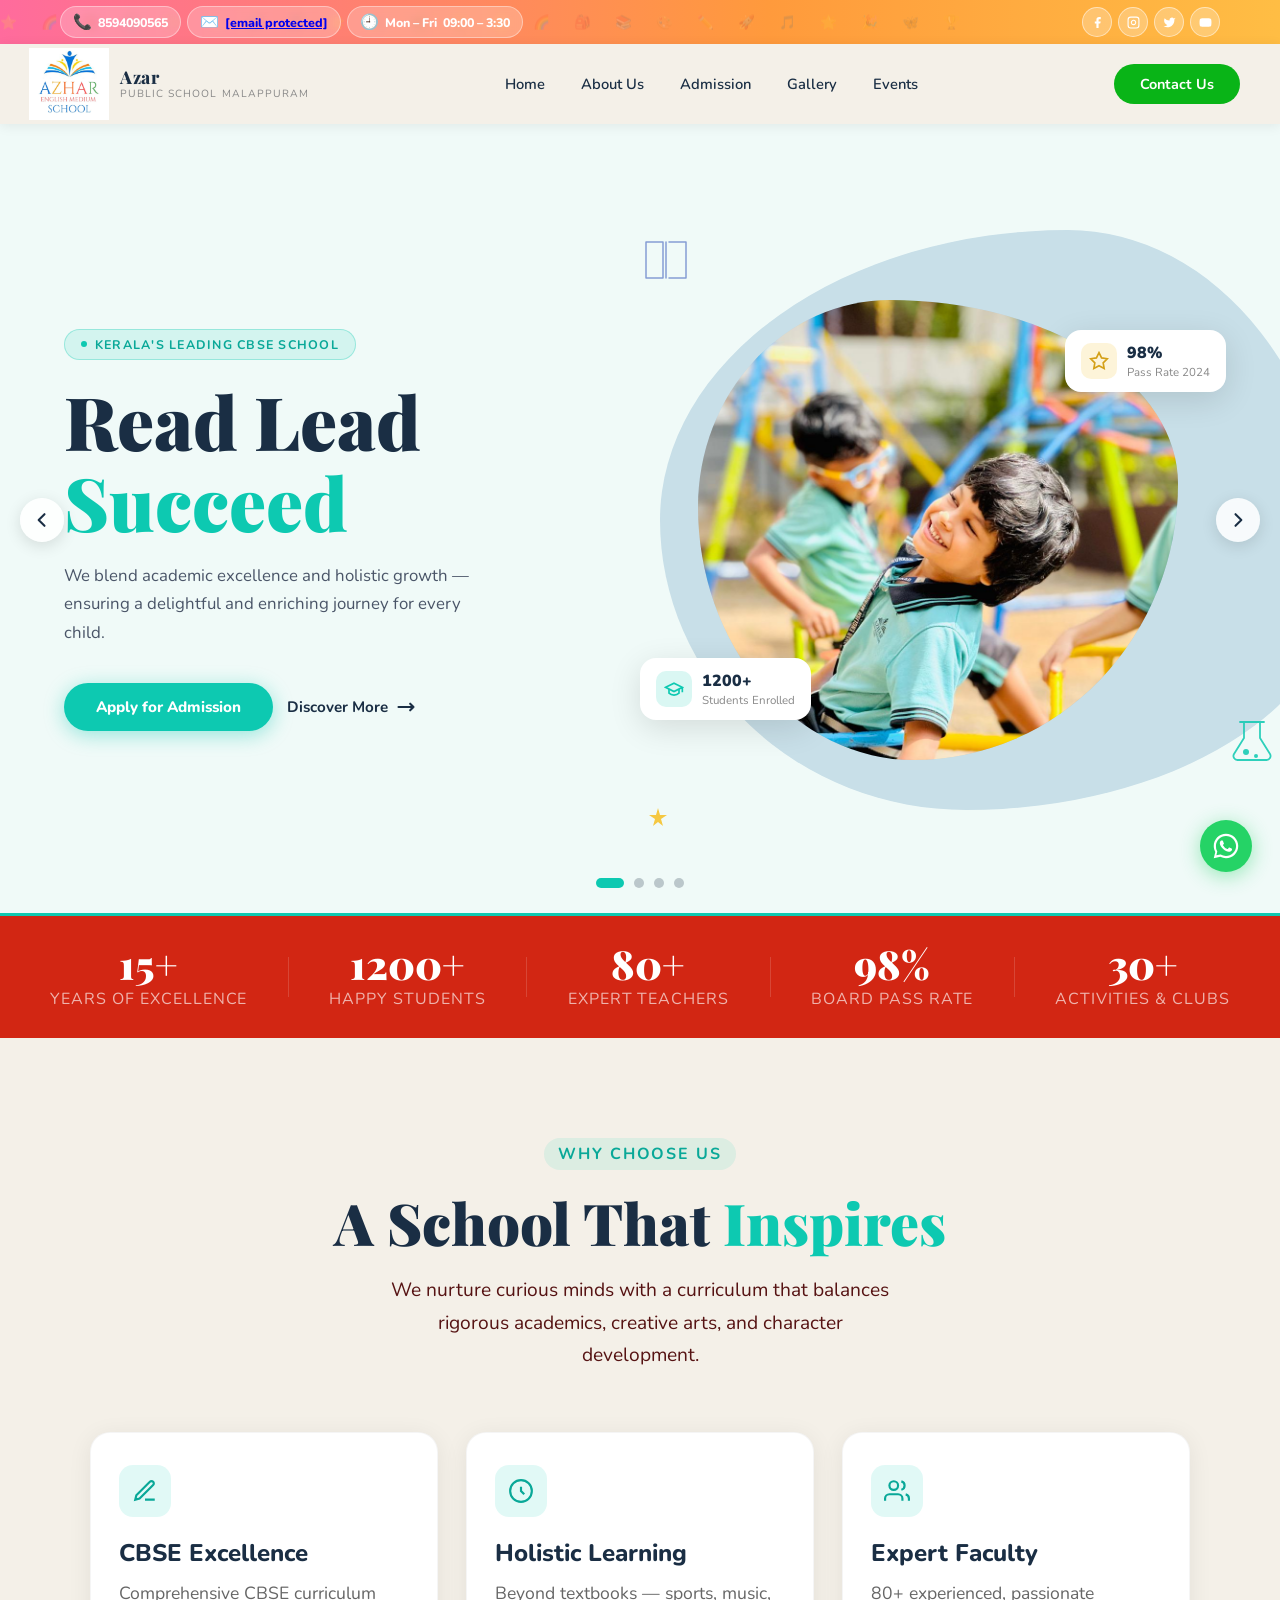
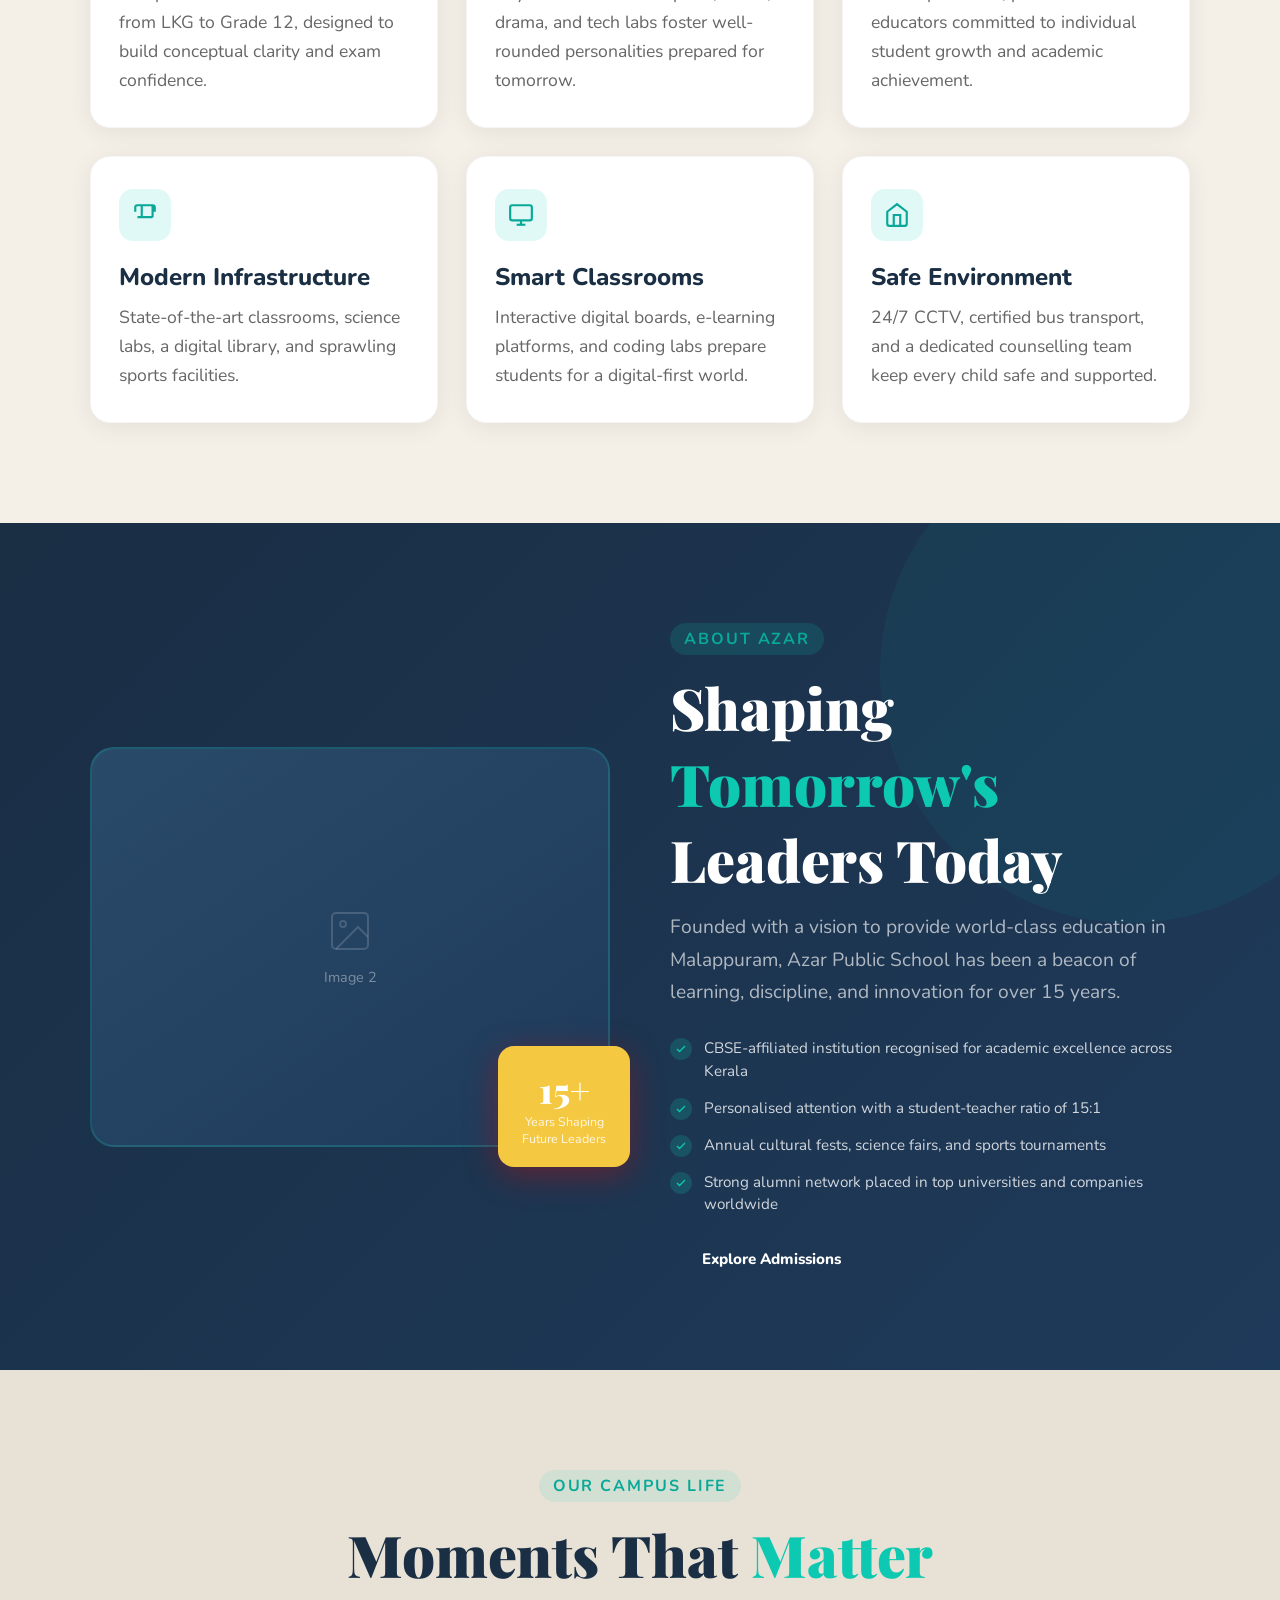
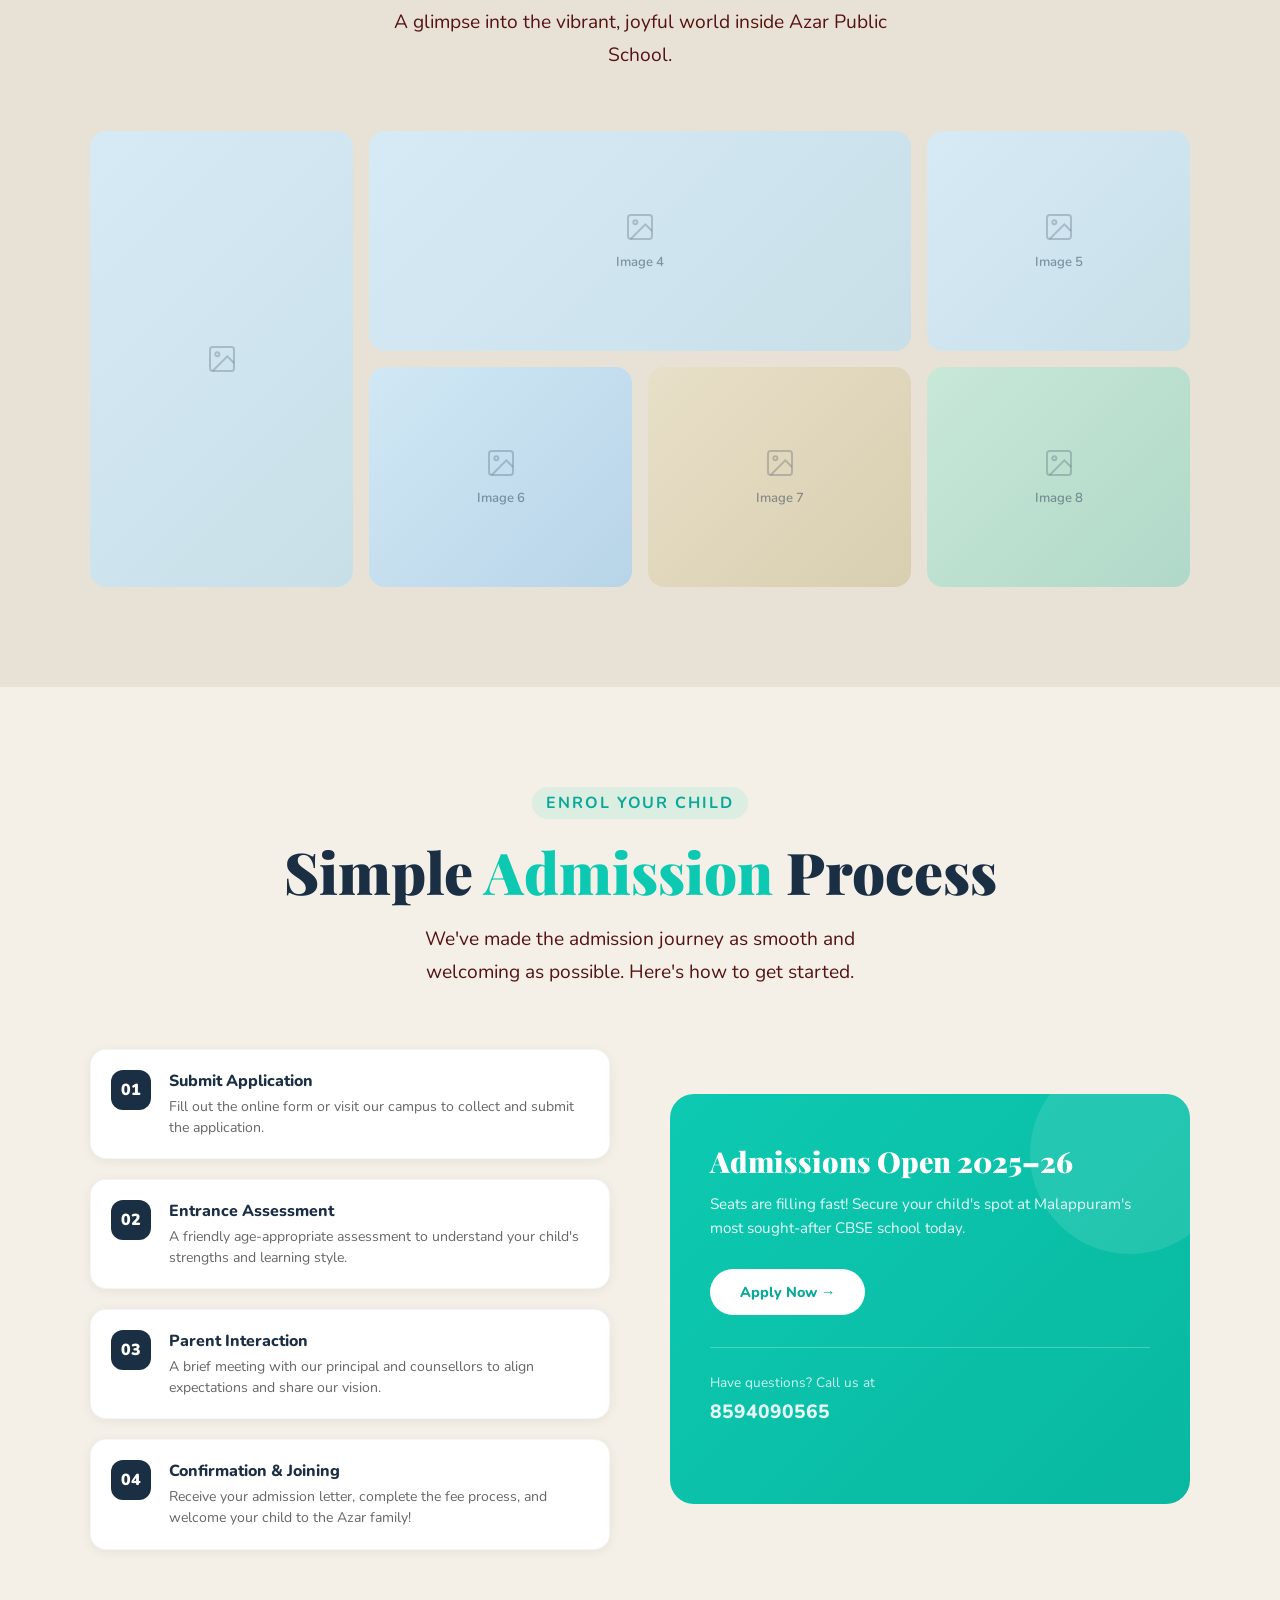
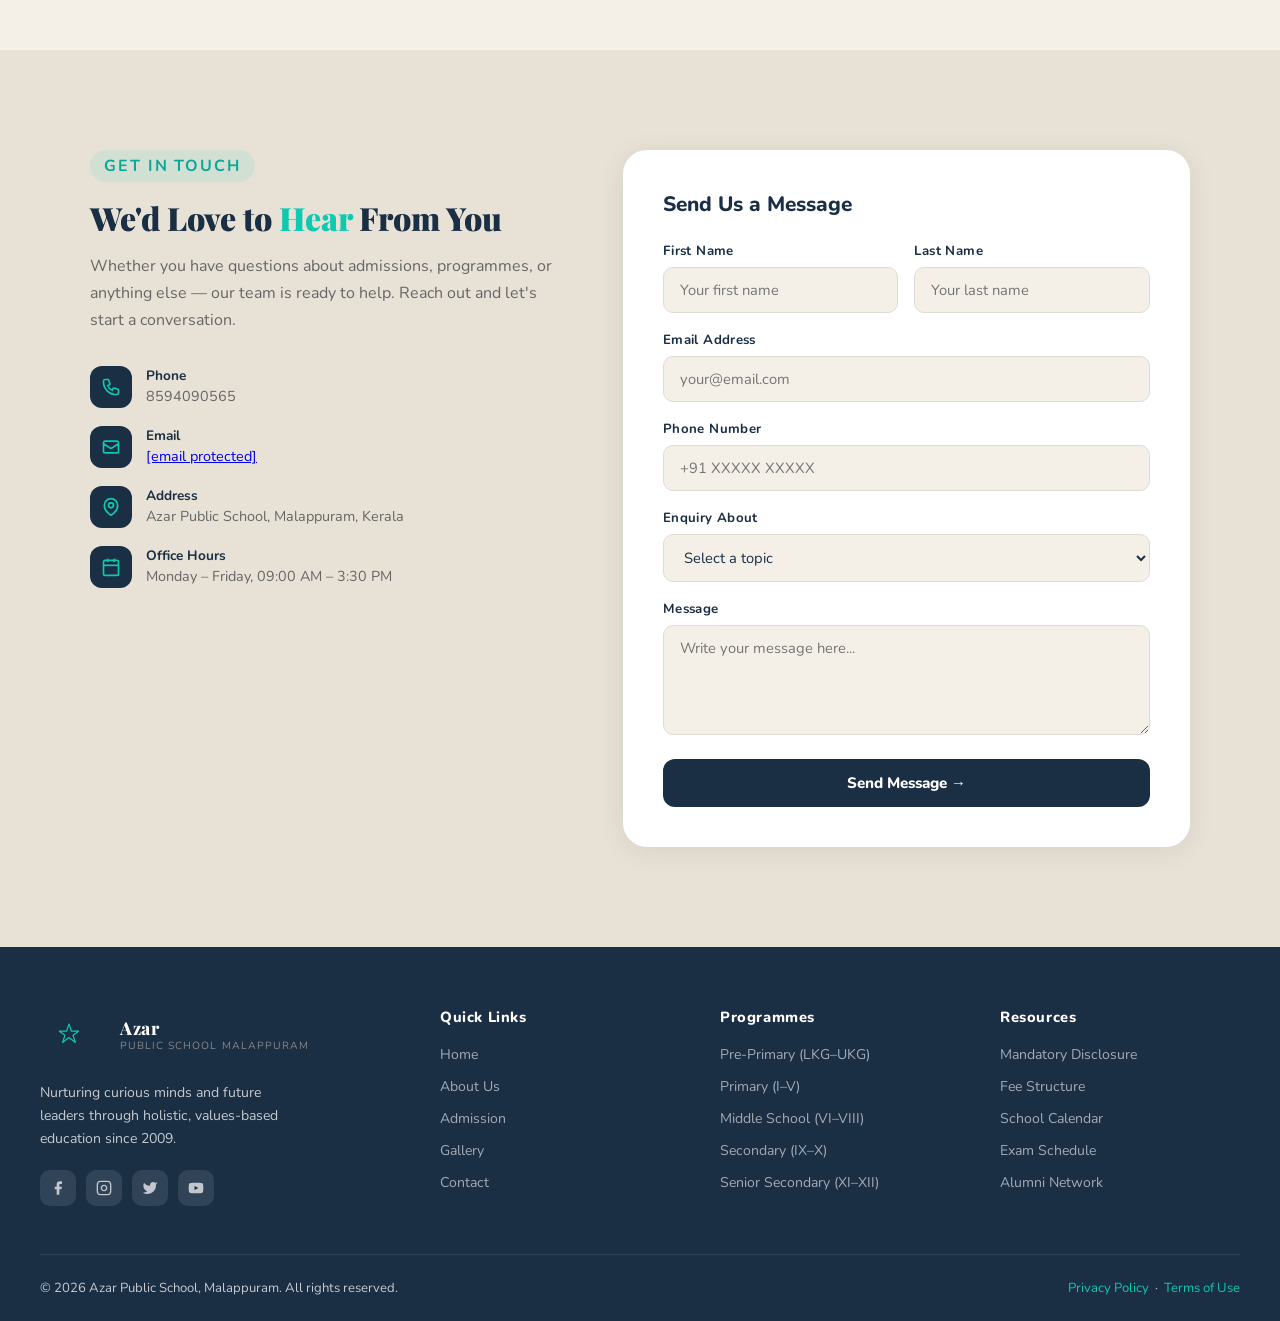
==== index.html @ ffac3d7a "third commit 4" ====
<!DOCTYPE html>
<html lang="en">
<head>
  <meta charset="UTF-8">
  <meta name="viewport" content="width=device-width, initial-scale=1.0">
  <title>Azar Public School – Read Lead Succeed</title>
  <meta name="description" content="Azar Public School Malappuram – nurturing young minds through education, leadership, and excellence.">
  <meta name="keywords" content="Azar, Public School, Malappuram, Education, Admission">
  <meta name="author" content="Arshaq">
  <link href="https://fonts.googleapis.com/css2?family=Nunito:wght@400;600;700;800;900&family=Playfair+Display:wght@700;900&display=swap" rel="stylesheet">
  <link rel="stylesheet" href="style.css">
  <link rel="icon" type="image/png" href="/Assets/logo (2).png">
</head>
<body>

  <!-- TOP BAR -->
  <div class="topbar">
    <div class="topbar-inner">
      <div class="topbar-left">
        <div class="topbar-item">
          <span class="emoji">📞</span> 8594090565
        </div>
        <div class="topbar-item">
          <span class="emoji">✉️</span> <a href="/cdn-cgi/l/email-protection" class="__cf_email__" data-cfemail="1167787568707f70767063616251767c70787d3f727e7c">[email&#160;protected]</a>
        </div>
        <div class="topbar-item">
          <span class="emoji">🕘</span> Mon – Fri &nbsp;09:00 – 3:30
        </div>
      </div>
      <div class="topbar-right">
        <a href="#" class="topbar-social-btn" aria-label="Facebook">
          <svg fill="currentColor" viewBox="0 0 24 24"><path d="M18 2h-3a5 5 0 00-5 5v3H7v4h3v8h4v-8h3l1-4h-4V7a1 1 0 011-1h3z"/></svg>
        </a>
        <a href="#" class="topbar-social-btn" aria-label="Instagram">
          <svg fill="none" stroke="currentColor" stroke-width="2" viewBox="0 0 24 24"><rect x="2" y="2" width="20" height="20" rx="5" ry="5"/><path d="M16 11.37A4 4 0 1112.63 8 4 4 0 0116 11.37z"/><line x1="17.5" y1="6.5" x2="17.51" y2="6.5"/></svg>
        </a>
        <a href="#" class="topbar-social-btn" aria-label="Twitter">
          <svg fill="currentColor" viewBox="0 0 24 24"><path d="M23 3a10.9 10.9 0 01-3.14 1.53 4.48 4.48 0 00-7.86 3v1A10.66 10.66 0 013 4s-4 9 5 13a11.64 11.64 0 01-7 2c9 5 20 0 20-11.5a4.5 4.5 0 00-.08-.83A7.72 7.72 0 0023 3z"/></svg>
        </a>
        <a href="#" class="topbar-social-btn" aria-label="YouTube">
          <svg fill="currentColor" viewBox="0 0 24 24"><path d="M22.54 6.42a2.78 2.78 0 00-1.95-1.96C18.88 4 12 4 12 4s-6.88 0-8.59.46A2.78 2.78 0 001.46 6.42 29 29 0 001 12a29 29 0 00.46 5.58 2.78 2.78 0 001.95 1.96C5.12 20 12 20 12 20s6.88 0 8.59-.46a2.78 2.78 0 001.95-1.96A29 29 0 0023 12a29 29 0 00-.46-5.58z"/><polygon fill="rgba(255,255,255,0.25)" points="9.75 15.02 15.5 12 9.75 8.98 9.75 15.02"/></svg>
        </a>
      </div>
    </div>
  </div>

  <!-- NAV -->
  <nav>
    <div class="nav-inner">
        <a href="#" class="logo">
            <div class="logo-icon">
              
                <img style="width: 80px;" src="/Assets/AzharLogo.jpeg" alt="Azhar Logo" class=" mx-auto">
            </div>
            <div class="logo-text">
                <div  class="text-center my-6">
        </div>
                <div class="school-name">Azar</div>
                <div class="school-sub">Public School Malappuram</div>
            </div>
        </a>
      <ul class="nav-links">
        <li><a href="#home">Home</a></li>
        <li><a href="#about">About Us</a></li>
        <li><a href="#admission">Admission</a></li>
        <li><a href="#gallery">Gallery</a></li>
        <li><a href="#contact">Events</a></li>
      </ul>
      <a href="#contact" class="btn-contact">Contact Us</a>
      <div class="hamburger" onclick="toggleMenu()" aria-label="Menu">
        <span></span><span></span><span></span>
      </div>
    </div>
    <div class="mobile-menu" id="mobileMenu">
      <a href="#home" onclick="toggleMenu()">Home</a>
      <a href="#about" onclick="toggleMenu()">About Us</a>
      <a href="#admission" onclick="toggleMenu()">Admission</a>
      <a href="#gallery" onclick="toggleMenu()">Gallery</a>
      <a href="#contact" onclick="toggleMenu()">Contact / Events</a>
    </div>
  </nav>

  <!-- HERO SLIDER -->
  <section class="hero" id="home">
    <!-- Slides -->
    <div class="hero-slider">

        <!-- SLIDE 1: Teal/Cream – Read Lead Succeed -->
        <div class="hero-slide active" data-theme="teal">
            <div class="slide-blob"> </div>
            <div class="slide-deco deco-book">
                <svg class="float" width="52" height="52" fill="none" stroke="#7b93d0" stroke-width="1.5" viewBox="0 0 52 52"><path stroke-linecap="round" stroke-linejoin="round" d="M6 8h17v36H6zm23 0h17v36H29M26 8v36"/></svg>
                <svg fill="none" stroke="#0dc9b1" stroke-width="1.5" viewBox="0 0 40 40">
                <path stroke-linecap="round" stroke-linejoin="round" d="M20 5l3 9h9l-7 5 3 9-8-6-8 6 3-9-7-5h9z"/>
            </svg>
        </div>
        <div class="slide-deco deco-star">
            <svg class="float" width="36" height="36" fill="#f5c842" viewBox="0 0 36 36"><path d="M18 2l2 7h7l-6 4 2 7-5-4-5 4 2-7-6-4h7z"/></svg>
        </div>
        <div class="slide-deco deco-flask">
            <svg class="float1" width="44" height="50" fill="none" stroke="#0dc9b1" stroke-width="1.8" viewBox="0 0 44 50"><path stroke-linecap="round" d="M14 6v16L4 38a4 4 0 003.6 6h28.8A4 4 0 0040 38L30 22V6"/><line x1="10" y1="6" x2="34" y2="6" stroke-linecap="round"/><circle cx="16" cy="36" r="3" fill="#0dc9b1" stroke="none"/><circle cx="26" cy="40" r="2" fill="#0dc9b1" stroke="none"/></svg>
        </div>
        <div class="hero-inner">
            <div class="hero-text">
                <div class="hero-badge"><span></span> Kerala's Leading CBSE School</div>
                <h1 class="hero-title">Read Lead<br><span class="accent">Succeed</span></h1>
                <p class="hero-desc">We blend academic excellence and holistic growth — ensuring a delightful and enriching journey for every child.</p>
                <div class="hero-cta">
                    <a href="#admission" class="btn-primary">Apply for Admission</a>
                    <a href="#about" class="btn-secondary">Discover More <svg fill="none" stroke="currentColor" stroke-width="2.5" viewBox="0 0 24 24"><path stroke-linecap="round" stroke-linejoin="round" d="M17 8l4 4m0 0l-4 4m4-4H3"/></svg></a>
                </div>
                
          </div>
          <div class="hero-image-wrap">
            <div class="hero-img-placeholder">
              <img src="/Assets/Banner1.png" alt="Students learning" onerror="this.style.display='none'">
              <!-- <div class="img-label"><svg fill="none" stroke="currentColor" stroke-width="1.5" viewBox="0 0 24 24"><rect x="3" y="3" width="18" height="18" rx="2"/><circle cx="8.5" cy="8.5" r="1.5"/><polyline points="21 15 16 10 5 21"/></svg>Image 1</div> -->
            </div>
            
            <div class="float-card card1">
                <div class="card-icon green"><svg fill="none" stroke="#0dc9b1" stroke-width="2" viewBox="0 0 24 24"><path d="M22 10v6M2 10l10-5 10 5-10 5z"/><path d="M6 12v5c3 3 9 3 12 0v-5"/></svg></div>
                <div class="card-text"><div class="card-num">1200+</div><div class="card-label">Students Enrolled</div></div>
            </div>
            <div class="float-card card2">
                <div class="card-icon gold"><svg fill="none" stroke="#d4a017" stroke-width="2" viewBox="0 0 24 24"><polygon points="12 2 15.09 8.26 22 9.27 17 14.14 18.18 21.02 12 17.77 5.82 21.02 7 14.14 2 9.27 8.91 8.26 12 2"/></svg></div>
                <div class="card-text"><div class="card-num">98%</div><div class="card-label">Pass Rate 2024</div></div>
            </div>
            
          </div>
        </div>
      </div>

      <!-- SLIDE 2: red/Lavender – Creativity & Arts -->
      <div class="hero-slide" data-theme="red">
        <div class="slide-blob"></div>
        <div class="slide-deco deco-star" style="bottom:80px;left:48%">
          <svg class="float1" width="40" height="40" fill="#F97979" viewBox="0 0 40 40"><path d="M20 3l2.5 8h8l-6.5 5 2.5 8L20 19l-6.5 5 2.5-8L9.5 11h8z"/></svg>
        </div>
        <div class="slide-deco float" style="position:absolute; right:60px;top:120px;opacity:0.7">
          <svg width="50" height="50" fill="none" stroke="#FC8484" stroke-width="1.8" viewBox="0 0 50 50"><circle cx="25" cy="25" r="20"/><path d="M25 10 Q35 20 25 25 Q15 30 25 40"/></svg>
        </div>
        <div class="slide-deco" style="position:absolute;left:-10px;bottom:100px;opacity:0.5">
          <svg class="float" width="60" height="80" fill="none" stroke="#F75560" stroke-width="2" viewBox="0 0 60 80"><path d="M50 5 Q10 25 50 45 Q10 65 50 75"/><path d="M30 5 Q-10 25 30 45 Q-10 65 30 75"/></svg>
        </div>
        <div class="hero-inner">
          <div class="hero-text">
            <div class="hero-badge"><span></span> Nurturing Creative Minds</div>
            <h1 class="hero-title">Dream Big,<br><span class="accent">Create More</span></h1>
            <p class="hero-desc">Our vibrant arts, music, and drama programmes ignite imagination and build confident, expressive young leaders of tomorrow.</p>
            <div class="hero-cta">
              <a href="#admission" class="btn-primary">Explore Programmes</a>
              <a href="#about" class="btn-secondary">Learn More <svg fill="none" stroke="currentColor" stroke-width="2.5" viewBox="0 0 24 24"><path stroke-linecap="round" stroke-linejoin="round" d="M17 8l4 4m0 0l-4 4m4-4H3"/></svg></a>
            </div>
          </div>
          <div class="hero-image-wrap">
            <div class="hero-img-placeholder">
              <img src="/Assets/Banner2.png" alt="Creative students" onerror="this.style.display='none'">
              <!-- <div class="img-label"><svg fill="none" stroke="currentColor" stroke-width="1.5" viewBox="0 0 24 24"><rect x="3" y="3" width="18" height="18" rx="2"/><circle cx="8.5" cy="8.5" r="1.5"/><polyline points="21 15 16 10 5 21"/></svg>Image 2</div> -->
            </div>
            <div class="float-card card1">
              <div class="card-icon" style="background:rgba(247, 85, 85, 0.15)"><svg fill="none" stroke="#F75555" stroke-width="2" viewBox="0 0 24 24"><path d="M9 19V6l12-3v13"/><circle cx="6" cy="18" r="3"/><circle cx="18" cy="15" r="3"/></svg></div>
              <div class="card-text"><div class="card-num">30+</div><div class="card-label">Clubs & Activities</div></div>
            </div>
            <div class="float-card card2">
              <div class="card-icon" style="background:rgba(236, 72, 72, 0.15)"><svg fill="none" stroke="#EC4848" stroke-width="2" viewBox="0 0 24 24"><path d="M12 22s-8-4.5-8-11.8A8 8 0 0112 2a8 8 0 018 8.2c0 7.3-8 11.8-8 11.8z"/></svg></div>
              <div class="card-text"><div class="card-num">50+</div><div class="card-label">Awards Won</div></div>
            </div>
          </div>
        </div>
      </div>

      <!-- SLIDE 3: Orange/Sunrise – Sports & Excellence -->
      <div class="hero-slide" data-theme="orange">
        <div class="slide-blob"></div>
        <div class="slide-deco" style="position:absolute;top:100px;left:48%;opacity:0.8">
          <svg width="48" height="48" fill="#fb923c" viewBox="0 0 48 48"><polygon points="24,4 30,18 46,18 33,28 38,44 24,34 10,44 15,28 2,18 18,18"/></svg>
        </div>
        <div class="slide-deco" style="position:absolute;right:55px;bottom:180px;opacity:0.7">
          <svg width="50" height="56" fill="none" stroke="#f97316" stroke-width="2" viewBox="0 0 50 56"><path stroke-linecap="round" d="M15 6v18L5 38a4 4 0 003.6 6H41.4A4 4 0 0045 38L35 24V6"/><line x1="10" y1="6" x2="40" y2="6" stroke-linecap="round"/></svg>
        </div>
        <div class="slide-deco" style="position:absolute;left:-15px;bottom:110px;opacity:0.5">
          <svg width="65" height="85" fill="none" stroke="#fb923c" stroke-width="2" viewBox="0 0 65 85"><path d="M55 5 Q15 25 55 45 Q15 65 55 85"/><path d="M35 5 Q-5 25 35 45 Q-5 65 35 85"/></svg>
        </div>
        <div class="hero-inner">
          <div class="hero-text">
            <div class="hero-badge"><span></span> Champions on Every Field</div>
            <h1 class="hero-title">Play Hard,<br><span class="accent">Win Bigger</span></h1>
            <p class="hero-desc">From cricket fields to swimming pools — our world-class sports facilities and coaching push every child to discover their inner champion.</p>
            <div class="hero-cta">
              <a href="#admission" class="btn-primary">Join the Team</a>
              <a href="#about" class="btn-secondary">Our Sports <svg fill="none" stroke="currentColor" stroke-width="2.5" viewBox="0 0 24 24"><path stroke-linecap="round" stroke-linejoin="round" d="M17 8l4 4m0 0l-4 4m4-4H3"/></svg></a>
            </div>
          </div>
          <div class="hero-image-wrap">
            <div class="hero-img-placeholder">
              <img src="/Assets/Banner3.jpeg" alt="Sports students" onerror="this.style.display='none'">
       
            </div>
            <div class="float-card card1">
              <div class="card-icon" style="background:rgba(249,115,22,0.15)"><svg fill="none" stroke="#f97316" stroke-width="2" viewBox="0 0 24 24"><circle cx="12" cy="8" r="6"/><path d="M15.477 12.89L17 22l-5-3-5 3 1.523-9.11"/></svg></div>
              <div class="card-text"><div class="card-num">120+</div><div class="card-label">Trophies & Medals</div></div>
            </div>
            <div class="float-card card2">
              <div class="card-icon" style="background:rgba(251,146,60,0.15)"><svg fill="none" stroke="#fb923c" stroke-width="2" viewBox="0 0 24 24"><path d="M13 2L3 14h9l-1 8 10-12h-9l1-8z"/></svg></div>
              <div class="card-text"><div class="card-num">15+</div><div class="card-label">Sports Disciplines</div></div>
            </div>
          </div>
        </div>
      </div>

      <!-- SLIDE 4: Navy/Gold – Technology & Future -->
      <div class="hero-slide" data-theme="navy">
        <div class="slide-blob"></div>
        <div class="slide-deco" style="position:absolute;top:105px;left:48%;opacity:0.85">
          <svg width="52" height="52" fill="none" stroke="#fbbf24" stroke-width="1.5" viewBox="0 0 52 52"><rect x="8" y="8" width="36" height="28" rx="3"/><line x1="2" y1="36" x2="50" y2="36"/><line x1="20" y1="36" x2="20" y2="44"/><line x1="32" y1="36" x2="32" y2="44"/><line x1="14" y1="44" x2="38" y2="44"/></svg>
        </div>
        <div class="slide-deco" style="position:absolute;right:52px;bottom:185px;opacity:0.75">
          <svg width="46" height="52" fill="none" stroke="#fbbf24" stroke-width="1.8" viewBox="0 0 46 52"><path d="M23 4L4 14v12c0 11 8 21 19 24 11-3 19-13 19-24V14z"/><polyline points="16 25 21 30 30 19" stroke="#fbbf24" stroke-width="2" stroke-linecap="round"/></svg>
        </div>
        <div class="slide-deco" style="position:absolute;left:-12px;bottom:105px;opacity:0.45">
          <svg width="62" height="82" fill="none" stroke="#fbbf24" stroke-width="1.8" viewBox="0 0 62 82"><path d="M52 4 Q12 24 52 44 Q12 64 52 84"/><path d="M32 4 Q-8 24 32 44 Q-8 64 32 84"/></svg>
        </div>
        <div class="hero-inner">
          <div class="hero-text">
            <div class="hero-badge"><span></span> Smart Classrooms & Coding Labs</div>
            <h1 class="hero-title">Learn Today,<br><span class="accent">Lead Tomorrow</span></h1>
            <p class="hero-desc">Our cutting-edge tech labs, AI curriculum, and digital learning tools prepare every student to thrive in the world of tomorrow.</p>
            <div class="hero-cta">
              <a href="#admission" class="btn-primary">Secure a Seat</a>
              <a href="#about" class="btn-secondary">Tech at VPS <svg fill="none" stroke="currentColor" stroke-width="2.5" viewBox="0 0 24 24"><path stroke-linecap="round" stroke-linejoin="round" d="M17 8l4 4m0 0l-4 4m4-4H3"/></svg></a>
            </div>
          </div>
          <div class="hero-image-wrap">
            <div class="hero-img-placeholder">
              <img src="/Assets/Banner4.jpeg" alt="Tech students" onerror="this.style.display='none'">
            </div>
            <div class="float-card card1">
              <div class="card-icon" style="background:rgba(251,191,36,0.15)"><svg fill="none" stroke="#fbbf24" stroke-width="2" viewBox="0 0 24 24"><polyline points="16 18 22 12 16 6"/><polyline points="8 6 2 12 8 18"/></svg></div>
              <div class="card-text"><div class="card-num">5</div><div class="card-label">Smart Labs</div></div>
            </div>
            <div class="float-card card2">
              <div class="card-icon" style="background:rgba(251,191,36,0.15)"><svg fill="none" stroke="#fbbf24" stroke-width="2" viewBox="0 0 24 24"><path d="M12 22s-8-4.5-8-11.8A8 8 0 0112 2a8 8 0 018 8.2c0 7.3-8 11.8-8 11.8z"/><circle cx="12" cy="10" r="3"/></svg></div>
              <div class="card-text"><div class="card-num">100%</div><div class="card-label">Digital Classrooms</div></div>
            </div>
          </div>
        </div>
      </div>

    </div><!-- end hero-slider -->

    <!-- Dot Navigation -->
    <div class="slider-dots">
      <button class="dot active" onclick="goToSlide(0)" aria-label="Slide 1"></button>
      <button class="dot" onclick="goToSlide(1)" aria-label="Slide 2"></button>
      <button class="dot" onclick="goToSlide(2)" aria-label="Slide 3"></button>
      <button class="dot" onclick="goToSlide(3)" aria-label="Slide 4"></button>
    </div>

    <!-- Progress bar -->
    <div class="slider-progress"><div class="slider-progress-bar"></div></div>

    <!-- Prev/Next arrows -->
    <button class="slider-arrow arrow-prev" onclick="changeSlide(-1)" aria-label="Previous">
      <svg fill="none" stroke="currentColor" stroke-width="2.5" viewBox="0 0 24 24"><path stroke-linecap="round" stroke-linejoin="round" d="M15 19l-7-7 7-7"/></svg>
    </button>
    <button class="slider-arrow arrow-next" onclick="changeSlide(1)" aria-label="Next">
      <svg fill="none" stroke="currentColor" stroke-width="2.5" viewBox="0 0 24 24"><path stroke-linecap="round" stroke-linejoin="round" d="M9 5l7 7-7 7"/></svg>
    </button>

  </section>

  <!-- STATS BAR -->
  <div class="stats-bar">
    <div class="stats-inner">
      <div class="stat-item">
        <div class="stat-num">15+</div>
        <div class="stat-label">Years of Excellence</div>
      </div>
      <div class="stat-divider"></div>
      <div class="stat-item">
        <div class="stat-num">1200+</div>
        <div class="stat-label">Happy Students</div>
      </div>
      <div class="stat-divider"></div>
      <div class="stat-item">
        <div class="stat-num">80+</div>
        <div class="stat-label">Expert Teachers</div>
      </div>
      <div class="stat-divider"></div>
      <div class="stat-item">
        <div class="stat-num">98%</div>
        <div class="stat-label">Board Pass Rate</div>
      </div>
      <div class="stat-divider"></div>
      <div class="stat-item">
        <div class="stat-num">30+</div>
        <div class="stat-label">Activities & Clubs</div>
      </div>
    </div>
  </div>

  <!-- FEATURES -->
  <section class="features" id="programs">
    <div class="section-header">
      <div class="section-tag">Why Choose Us</div>
      <h2 class="section-title">A School That <span class="accent">Inspires</span></h2>
      <p class="section-desc">We nurture curious minds with a curriculum that balances rigorous academics, creative arts, and character development.</p>
    </div>
    <div class="features-grid">
      <div class="feature-card">
        <div class="feature-icon">
          <svg fill="none" stroke="currentColor" stroke-width="2" viewBox="0 0 24 24"><path d="M12 20h9"/><path d="M16.5 3.5a2.121 2.121 0 013 3L7 19l-4 1 1-4L16.5 3.5z"/></svg>
        </div>
        <h3 class="">CBSE Excellence</h3>
        <p>Comprehensive CBSE curriculum from LKG to Grade 12, designed to build conceptual clarity and exam confidence.</p>
      </div>
      <div class="feature-card">
        <div class="feature-icon">
          <svg fill="none" stroke="currentColor" stroke-width="2" viewBox="0 0 24 24"><circle cx="12" cy="12" r="10"/><path d="M12 8v4l3 3"/></svg>
        </div>
        <h3>Holistic Learning</h3>
        <p>Beyond textbooks — sports, music, drama, and tech labs foster well-rounded personalities prepared for tomorrow.</p>
      </div>
      <div class="feature-card">
        <div class="feature-icon">
          <svg fill="none" stroke="currentColor" stroke-width="2" viewBox="0 0 24 24"><path d="M17 21v-2a4 4 0 00-4-4H5a4 4 0 00-4 4v2"/><circle cx="9" cy="7" r="4"/><path d="M23 21v-2a4 4 0 00-3-3.87"/><path d="M16 3.13a4 4 0 010 7.75"/></svg>
        </div>
        <h3>Expert Faculty</h3>
        <p>80+ experienced, passionate educators committed to individual student growth and academic achievement.</p>
      </div>
      <div class="feature-card">
        <div class="feature-icon">
          <svg fill="none" stroke="currentColor" stroke-width="2" viewBox="0 0 24 24"><path d="M9 3H5a2 2 0 00-2 2v4m6-6h10a2 2 0 012 2v4M9 3v11m0 0H5m4 0h10m0-11v11m0 0H5"/></svg>
        </div>
        <h3>Modern Infrastructure</h3>
        <p>State-of-the-art classrooms, science labs, a digital library, and sprawling sports facilities.</p>
      </div>
      <div class="feature-card">
        <div class="feature-icon">
          <svg fill="none" stroke="currentColor" stroke-width="2" viewBox="0 0 24 24"><rect x="2" y="3" width="20" height="14" rx="2"/><line x1="8" y1="21" x2="16" y2="21"/><line x1="12" y1="17" x2="12" y2="21"/></svg>
        </div>
        <h3>Smart Classrooms</h3>
        <p>Interactive digital boards, e-learning platforms, and coding labs prepare students for a digital-first world.</p>
      </div>
      <div class="feature-card">
        <div class="feature-icon">
          <svg fill="none" stroke="currentColor" stroke-width="2" viewBox="0 0 24 24"><path d="M3 9l9-7 9 7v11a2 2 0 01-2 2H5a2 2 0 01-2-2z"/><polyline points="9 22 9 12 15 12 15 22"/></svg>
        </div>
        <h3>Safe Environment</h3>
        <p>24/7 CCTV, certified bus transport, and a dedicated counselling team keep every child safe and supported.</p>
      </div>
    </div>
  </section>

  <!-- ABOUT -->
  <section class="about" id="about">
    <div class="about-inner">
      <div class="about-image">
        <div class="about-img-box">
          <svg fill="none" stroke="currentColor" stroke-width="1" viewBox="0 0 24 24" style="width:48px;height:48px"><rect x="3" y="3" width="18" height="18" rx="2"/><circle cx="8.5" cy="8.5" r="1.5"/><polyline points="21 15 16 10 5 21"/></svg>
          Image 2
        </div>
        <div class="about-accent-box">
          <div class="big">15+</div>
          <div class="small">Years Shaping<br>Future Leaders</div>
        </div>
      </div>
      <div class="about-content">
        <div class="section-tag">About Azar</div>
        <h2 class="section-title" style="text-align:left">Shaping <span class="accent">Tomorrow's</span><br>Leaders Today</h2>
        <p class="section-desc">Founded with a vision to provide world-class education in Malappuram, Azar Public School has been a beacon of learning, discipline, and innovation for over 15 years.</p>
        <ul class="about-list">
          <li>
            <span class="check-icon"><svg fill="none" stroke="currentColor" stroke-width="2.5" viewBox="0 0 24 24"><polyline points="20 6 9 17 4 12"/></svg></span>
            CBSE-affiliated institution recognised for academic excellence across Kerala
          </li>
          <li>
            <span class="check-icon"><svg fill="none" stroke="currentColor" stroke-width="2.5" viewBox="0 0 24 24"><polyline points="20 6 9 17 4 12"/></svg></span>
            Personalised attention with a student-teacher ratio of 15:1
          </li>
          <li>
            <span class="check-icon"><svg fill="none" stroke="currentColor" stroke-width="2.5" viewBox="0 0 24 24"><polyline points="20 6 9 17 4 12"/></svg></span>
            Annual cultural fests, science fairs, and sports tournaments
          </li>
          <li>
            <span class="check-icon"><svg fill="none" stroke="currentColor" stroke-width="2.5" viewBox="0 0 24 24"><polyline points="20 6 9 17 4 12"/></svg></span>
            Strong alumni network placed in top universities and companies worldwide
          </li>
        </ul>
        <a href="#admission" class="btn-primary">Explore Admissions</a>
      </div>
    </div>
  </section>

  <!-- GALLERY -->
  <section class="gallery" id="gallery">
    <div class="section-header">
      <div class="section-tag">Our Campus Life</div>
      <h2 class="section-title">Moments That <span class="accent">Matter</span></h2>
      <p class="section-desc">A glimpse into the vibrant, joyful world inside Azar Public School.</p>
    </div>
    <div class="gallery-grid">
      <div class="gallery-item tall">
        <div class="gallery-placeholder">
          <svg fill="none" stroke="currentColor" stroke-width="1.5" viewBox="0 0 24 24"><rect x="3" y="3" width="18" height="18" rx="2"/><circle cx="8.5" cy="8.5" r="1.5"/><polyline points="21 15 16 10 5 21"/></svg>
          <!-- Image 3 -->
        </div>
        <div class="gallery-overlay"></div>
      </div>
      <div class="gallery-item wide">
        <div class="gallery-placeholder">
          <svg fill="none" stroke="currentColor" stroke-width="1.5" viewBox="0 0 24 24"><rect x="3" y="3" width="18" height="18" rx="2"/><circle cx="8.5" cy="8.5" r="1.5"/><polyline points="21 15 16 10 5 21"/></svg>
          Image 4
        </div>
        <div class="gallery-overlay"></div>
      </div>
      <div class="gallery-item">
        <div class="gallery-placeholder">
          <svg fill="none" stroke="currentColor" stroke-width="1.5" viewBox="0 0 24 24"><rect x="3" y="3" width="18" height="18" rx="2"/><circle cx="8.5" cy="8.5" r="1.5"/><polyline points="21 15 16 10 5 21"/></svg>
          Image 5
        </div>
        <div class="gallery-overlay"></div>
      </div>
      <div class="gallery-item">
        <div class="gallery-placeholder" style="background:linear-gradient(135deg,#d0e8f5,#b8d4e8)">
          <svg fill="none" stroke="currentColor" stroke-width="1.5" viewBox="0 0 24 24"><rect x="3" y="3" width="18" height="18" rx="2"/><circle cx="8.5" cy="8.5" r="1.5"/><polyline points="21 15 16 10 5 21"/></svg>
          Image 6
        </div>
        <div class="gallery-overlay"></div>
      </div>
      <div class="gallery-item">
        <div class="gallery-placeholder" style="background:linear-gradient(135deg,#e8dfc8,#d8ceb0)">
          <svg fill="none" stroke="currentColor" stroke-width="1.5" viewBox="0 0 24 24"><rect x="3" y="3" width="18" height="18" rx="2"/><circle cx="8.5" cy="8.5" r="1.5"/><polyline points="21 15 16 10 5 21"/></svg>
          Image 7
        </div>
        <div class="gallery-overlay"></div>
      </div>
      <div class="gallery-item">
        <div class="gallery-placeholder" style="background:linear-gradient(135deg,#c8e8d8,#b0d8c8)">
          <svg fill="none" stroke="currentColor" stroke-width="1.5" viewBox="0 0 24 24"><rect x="3" y="3" width="18" height="18" rx="2"/><circle cx="8.5" cy="8.5" r="1.5"/><polyline points="21 15 16 10 5 21"/></svg>
          Image 8
        </div>
        <div class="gallery-overlay"></div>
      </div>
    </div>
  </section>

  <!-- ADMISSION -->
  <section class="admission" id="admission">
    <div class="section-header">
      <div class="section-tag">Enrol Your Child</div>
      <h2 class="section-title">Simple <span class="accent">Admission</span> Process</h2>
      <p class="section-desc">We've made the admission journey as smooth and welcoming as possible. Here's how to get started.</p>
    </div>
    <div class="admission-inner">
      <div class="steps">
        <div class="step-item">
          <div class="step-num">01</div>
          <div class="step-body">
            <h4>Submit Application</h4>
            <p>Fill out the online form or visit our campus to collect and submit the application.</p>
          </div>
        </div>
        <div class="step-item">
          <div class="step-num">02</div>
          <div class="step-body">
            <h4>Entrance Assessment</h4>
            <p>A friendly age-appropriate assessment to understand your child's strengths and learning style.</p>
          </div>
        </div>
        <div class="step-item">
          <div class="step-num">03</div>
          <div class="step-body">
            <h4>Parent Interaction</h4>
            <p>A brief meeting with our principal and counsellors to align expectations and share our vision.</p>
          </div>
        </div>
        <div class="step-item">
          <div class="step-num">04</div>
          <div class="step-body">
            <h4>Confirmation & Joining</h4>
            <p>Receive your admission letter, complete the fee process, and welcome your child to the Azar family!</p>
          </div>
        </div>
      </div>
      <div class="admission-cta-box">
        <h3>Admissions Open 2025–26</h3>
        <p>Seats are filling fast! Secure your child's spot at Malappuram's most sought-after CBSE school today.</p>
        <a href="#contact" class="btn-white">Apply Now →</a>
        <div style="margin-top:32px;padding-top:24px;border-top:1px solid rgba(255,255,255,0.25)">
          <p style="font-size:0.85rem;opacity:0.8;margin-bottom:0">Have questions? Call us at</p>
          <p style="font-size:1.2rem;font-weight:800;margin-top:4px">8594090565</p>
        </div>
      </div>
    </div>
  </section>

  <!-- CONTACT -->
  <section class="contact" id="contact">
    <div class="contact-grid">
      <div class="contact-info">
        <div class="section-tag">Get In Touch</div>
        <h2>We'd Love to <span style="color:var(--teal)">Hear</span> From You</h2>
        <p>Whether you have questions about admissions, programmes, or anything else — our team is ready to help. Reach out and let's start a conversation.</p>
        <div class="contact-items">
          <div class="contact-item">
            <div class="contact-item-icon">
              <svg fill="none" stroke="currentColor" stroke-width="2" viewBox="0 0 24 24"><path stroke-linecap="round" stroke-linejoin="round" d="M3 5a2 2 0 012-2h3.28a1 1 0 01.948.684l1.498 4.493a1 1 0 01-.502 1.21l-2.257 1.13a11.042 11.042 0 005.516 5.516l1.13-2.257a1 1 0 011.21-.502l4.493 1.498a1 1 0 01.684.949V19a2 2 0 01-2 2h-1C9.716 21 3 14.284 3 6V5z"/></svg>
            </div>
            <div class="contact-item-body">
              <strong>Phone</strong>
              <span>8594090565</span>
            </div>
          </div>
          <div class="contact-item">
            <div class="contact-item-icon">
              <svg fill="none" stroke="currentColor" stroke-width="2" viewBox="0 0 24 24"><path stroke-linecap="round" stroke-linejoin="round" d="M3 8l7.89 5.26a2 2 0 002.22 0L21 8M5 19h14a2 2 0 002-2V7a2 2 0 00-2-2H5a2 2 0 00-2 2v10a2 2 0 002 2z"/></svg>
            </div>
            <div class="contact-item-body">
              <strong>Email</strong>
              <span><a href="/cdn-cgi/l/email-protection" class="__cf_email__" data-cfemail="4a3c232e332b242b2d2b383a390a2d272b232664292527">[email&#160;protected]</a></span>
            </div>
          </div>
          <div class="contact-item">
            <div class="contact-item-icon">
              <svg fill="none" stroke="currentColor" stroke-width="2" viewBox="0 0 24 24"><path stroke-linecap="round" stroke-linejoin="round" d="M12 22s-8-4.5-8-11.8A8 8 0 0112 2a8 8 0 018 8.2c0 7.3-8 11.8-8 11.8z"/><circle cx="12" cy="10" r="3"/></svg>
            </div>
            <div class="contact-item-body">
              <strong>Address</strong>
              <span>Azar Public School, Malappuram, Kerala</span>
            </div>
          </div>
          <div class="contact-item">
            <div class="contact-item-icon">
              <svg fill="none" stroke="currentColor" stroke-width="2" viewBox="0 0 24 24"><rect x="3" y="4" width="18" height="18" rx="2" ry="2"/><line x1="16" y1="2" x2="16" y2="6"/><line x1="8" y1="2" x2="8" y2="6"/><line x1="3" y1="10" x2="21" y2="10"/></svg>
            </div>
            <div class="contact-item-body">
              <strong>Office Hours</strong>
              <span>Monday – Friday, 09:00 AM – 3:30 PM</span>
            </div>
          </div>
        </div>
      </div>

      <div class="contact-form">
        <h3>Send Us a Message</h3>
        <div class="form-row">
          <div class="form-group">
            <label>First Name</label>
            <input type="text" placeholder="Your first name">
          </div>
          <div class="form-group">
            <label>Last Name</label>
            <input type="text" placeholder="Your last name">
          </div>
        </div>
        <div class="form-group">
          <label>Email Address</label>
          <input type="email" placeholder="your@email.com">
        </div>
        <div class="form-group">
          <label>Phone Number</label>
          <input type="tel" placeholder="+91 XXXXX XXXXX">
        </div>
        <div class="form-group">
          <label>Enquiry About</label>
          <select>
            <option>Select a topic</option>
            <option>Admission 2025-26</option>
            <option>Curriculum & Programmes</option>
            <option>Fee Structure</option>
            <option>Transport</option>
            <option>Other</option>
          </select>
        </div>
        <div class="form-group">
          <label>Message</label>
          <textarea placeholder="Write your message here..."></textarea>
        </div>
        <button class="btn-submit" type="button">Send Message →</button>
      </div>
    </div>
  </section>

  <!-- FOOTER -->
  <footer>
    <div class="footer-inner">
      <div class="footer-top">
        <div class="footer-brand">
          <a href="#" class="logo">
            <div class="logo-icon">
              <svg fill="none" stroke="#0dc9b1" stroke-width="1.5" viewBox="0 0 40 40">
                <path stroke-linecap="round" stroke-linejoin="round" d="M20 5l3 9h9l-7 5 3 9-8-6-8 6 3-9-7-5h9z"/>
              </svg>
            </div>
            <div class="logo-text">
              <div class="school-name">Azar</div>
              <div class="school-sub">Public School Malappuram</div>
            </div>
          </a>
          <p>Nurturing curious minds and future leaders through holistic, values-based education since 2009.</p>
          <div class="footer-social">
            <a href="#" aria-label="Facebook"><svg fill="currentColor" viewBox="0 0 24 24"><path d="M18 2h-3a5 5 0 00-5 5v3H7v4h3v8h4v-8h3l1-4h-4V7a1 1 0 011-1h3z"/></svg></a>
            <a href="#" aria-label="Instagram"><svg fill="none" stroke="currentColor" stroke-width="2" viewBox="0 0 24 24"><rect x="2" y="2" width="20" height="20" rx="5" ry="5"/><path d="M16 11.37A4 4 0 1112.63 8 4 4 0 0116 11.37z"/><line x1="17.5" y1="6.5" x2="17.51" y2="6.5"/></svg></a>
            <a href="#" aria-label="Twitter"><svg fill="currentColor" viewBox="0 0 24 24"><path d="M23 3a10.9 10.9 0 01-3.14 1.53 4.48 4.48 0 00-7.86 3v1A10.66 10.66 0 013 4s-4 9 5 13a11.64 11.64 0 01-7 2c9 5 20 0 20-11.5a4.5 4.5 0 00-.08-.83A7.72 7.72 0 0023 3z"/></svg></a>
            <a href="#" aria-label="YouTube"><svg fill="currentColor" viewBox="0 0 24 24"><path d="M22.54 6.42a2.78 2.78 0 00-1.95-1.96C18.88 4 12 4 12 4s-6.88 0-8.59.46A2.78 2.78 0 001.46 6.42 29 29 0 001 12a29 29 0 00.46 5.58 2.78 2.78 0 001.95 1.96C5.12 20 12 20 12 20s6.88 0 8.59-.46a2.78 2.78 0 001.95-1.96A29 29 0 0023 12a29 29 0 00-.46-5.58z"/><polygon fill="#1a2e44" points="9.75 15.02 15.5 12 9.75 8.98 9.75 15.02"/></svg></a>
          </div>
        </div>
        <div class="footer-col">
          <h4>Quick Links</h4>
          <ul>
            <li><a href="#home">Home</a></li>
            <li><a href="#about">About Us</a></li>
            <li><a href="#admission">Admission</a></li>
            <li><a href="#gallery">Gallery</a></li>
            <li><a href="#contact">Contact</a></li>
          </ul>
        </div>
        <div class="footer-col">
          <h4>Programmes</h4>
          <ul>
            <li><a href="#">Pre-Primary (LKG–UKG)</a></li>
            <li><a href="#">Primary (I–V)</a></li>
            <li><a href="#">Middle School (VI–VIII)</a></li>
            <li><a href="#">Secondary (IX–X)</a></li>
            <li><a href="#">Senior Secondary (XI–XII)</a></li>
          </ul>
        </div>
        <div class="footer-col">
          <h4>Resources</h4>
          <ul>
            <li><a href="#">Mandatory Disclosure</a></li>
            <li><a href="#">Fee Structure</a></li>
            <li><a href="#">School Calendar</a></li>
            <li><a href="#">Exam Schedule</a></li>
            <li><a href="#">Alumni Network</a></li>
          </ul>
        </div>
      </div>
      <div class="footer-bottom">
        <span>&copy; 2026 Azar Public School, Malappuram. All rights reserved.</span>
        <span><a href="#">Privacy Policy</a> &nbsp;·&nbsp; <a href="#">Terms of Use</a></span>
      </div>
    </div>
  </footer>

  <!-- WhatsApp FAB -->
  <a href="https://wa.me/918594090565" class="whatsapp-fab" target="_blank" aria-label="WhatsApp">
    <svg viewBox="0 0 32 32" fill="white" xmlns="http://www.w3.org/2000/svg">
      <path d="M16 2C8.27 2 2 8.27 2 16c0 2.44.65 4.73 1.78 6.72L2 30l7.5-1.74A13.9 13.9 0 0016 30c7.73 0 14-6.27 14-14S23.73 2 16 2zm0 25.5c-2.22 0-4.31-.6-6.1-1.66l-.44-.26-4.45 1.03 1.06-4.34-.28-.46A11.44 11.44 0 014.5 16c0-6.35 5.15-11.5 11.5-11.5S27.5 9.65 27.5 16 22.35 27.5 16 27.5zm6.3-8.6c-.35-.17-2.05-1.01-2.37-1.13-.32-.11-.55-.17-.78.18-.23.34-.9 1.13-1.1 1.36-.2.23-.4.26-.75.09-.35-.17-1.47-.54-2.8-1.73a10.5 10.5 0 01-1.94-2.41c-.2-.34-.02-.52.15-.69.15-.15.35-.4.52-.6.17-.2.23-.34.35-.57.11-.23.06-.43-.03-.6-.09-.17-.78-1.88-1.07-2.57-.28-.67-.57-.58-.78-.59h-.67c-.23 0-.6.09-.91.43-.31.34-1.2 1.17-1.2 2.85s1.23 3.3 1.4 3.53c.17.23 2.42 3.7 5.87 5.19.82.35 1.46.56 1.96.72.82.26 1.57.22 2.16.13.66-.1 2.05-.84 2.34-1.65.29-.81.29-1.5.2-1.65-.09-.15-.32-.23-.67-.4z"/>
    </svg>
  </a>

  <script data-cfasync="false" src="/cdn-cgi/scripts/5c5dd728/cloudflare-static/email-decode.min.js"></script><script data-cfasync="false" src="/cdn-cgi/scripts/5c5dd728/cloudflare-static/email-decode.min.js"></script><script>
    /* ── Mobile menu ── */
    function toggleMenu() {
      const menu = document.getElementById('mobileMenu');
      menu.classList.toggle('open');
    }

    /* ── Hero Slider ── */
    const SLIDE_DURATION = 5000;
    const slides = document.querySelectorAll('.hero-slide');
    const dots   = document.querySelectorAll('.dot');
    const bar    = document.querySelector('.slider-progress-bar');
    const themeAccents = { teal:'#0dc9b1', red:'#F75555', orange:'#f97316', navy:'#1a2e44' };
    let current = 0, timer = null;

    function goToSlide(idx) {
      slides[current].classList.remove('active');
      slides[current].classList.add('exit');
      dots[current].classList.remove('active');
      const prev = current;
      setTimeout(() => slides[prev].classList.remove('exit'), 850);

      current = ((idx % slides.length) + slides.length) % slides.length;
      slides[current].classList.add('active');
      dots[current].classList.add('active');

      const theme = slides[current].dataset.theme;
      dots.forEach(d => { d.style.background = 'rgba(26,46,68,0.25)'; d.style.width='10px'; d.style.borderRadius='50%'; });
      dots[current].style.background = themeAccents[theme] || '#1a2e44';
      dots[current].style.width = '28px';
      dots[current].style.borderRadius = '5px';

      bar.style.transition = 'none';
      bar.style.width = '0%';
      bar.style.background = themeAccents[theme] || '#0dc9b1';
      setTimeout(() => {
        bar.style.transition = 'width ' + SLIDE_DURATION + 'ms linear';
        bar.style.width = '100%';
      }, 30);

      clearInterval(timer);
      timer = setInterval(() => goToSlide(current + 1), SLIDE_DURATION);
    }

    function changeSlide(dir) { goToSlide(current + dir); }

    // Start slider
    setTimeout(() => goToSlide(0), 100);

    /* ── Scroll fade-in ── */
    const observer = new IntersectionObserver((entries) => {
      entries.forEach(e => {
        if (e.isIntersecting) {
          e.target.style.opacity = '1';
          e.target.style.transform = 'translateY(0)';
        }
      });
    }, { threshold: 0.12 });

    document.querySelectorAll('.feature-card, .step-item, .stat-item, .about-inner, .gallery-item').forEach(el => {
      el.style.opacity = '0';
      el.style.transform = 'translateY(24px)';
      el.style.transition = 'opacity 0.55s ease, transform 0.55s ease';
      observer.observe(el);
    });
  </script>
</body>
</html>
---- style.css ----
*, *::before, *::after { box-sizing: border-box; margin: 0; padding: 0; }

    :root {
      --teal: #0dc9b1;
      --teal-dark: #09a898;
      --navy: #1a2e44;
      --cream: #f4f0e8;
      --sand: #e8e2d6;
      --gold: #f5c842;
      --light-blue: #d6eaf5;
      --blob-blue: #c8dfe8;
    }

    html { scroll-behavior: smooth; }

    body {
      font-family: 'Nunito', sans-serif;
      background-color: var(--cream);
      color: var(--navy);
      overflow-x: hidden;
    }

    /* ─── FUN TOP BAR ─── */
    .topbar {
      background: linear-gradient(90deg, #ff6b9d, #ff9a3c, #ffcf48, #0dc9b1, #5b8fff, #c77dff);
      background-size: 300% 100%;
      animation: rainbowShift 6s ease infinite;
      padding: 0;
      overflow: hidden;
      position: relative;
    }
    @keyframes rainbowShift {
      0%   { background-position: 0% 50%; }
      50%  { background-position: 100% 50%; }
      100% { background-position: 0% 50%; }
    }
    .topbar::before {
      content: '⭐ 🌈 🎒 📚 🎨 ✏️ 🚀 🎵 🌟 🎉 🦋 🏆 ⭐ 🌈 🎒 📚 🎨 ✏️ 🚀 🎵 🌟 🎉 🦋 🏆';
      position: absolute;
      top: 0; left: 0;
      width: 200%;
      height: 100%;
      display: flex;
      align-items: center;
      font-size: 0.85rem;
      letter-spacing: 10px;
      opacity: 0.18;
      white-space: nowrap;
      animation: scrollEmoji 20s linear infinite;
      pointer-events: none;
    }
    @keyframes scrollEmoji {
      0%   { transform: translateX(0); }
      100% { transform: translateX(-50%); }
    }
    .topbar-inner {
      max-width: 1200px;
      margin: 0 auto;
      padding: 0 20px;
      display: flex;
      justify-content: space-between;
      align-items: center;
      flex-wrap: wrap;
      gap: 6px;
      position: relative;
      z-index: 2;
      min-height: 44px;
    }
    .topbar-left { display: flex; gap: 6px; flex-wrap: wrap; align-items: center; }
    .topbar-item {
      display: flex;
      align-items: center;
      gap: 6px;
      background: rgba(255,255,255,0.22);
      color: #fff;
      font-weight: 800;
      font-size: 0.78rem;
      padding: 5px 12px;
      border-radius: 50px;
      border: 1.5px solid rgba(255,255,255,0.4);
      backdrop-filter: blur(4px);
      transition: transform 0.2s, background 0.2s;
    }
    .topbar-item:hover { transform: scale(1.06); background: rgba(255,255,255,0.35); }
    .topbar-item .emoji { font-size: 0.95rem; display: inline-block; animation: wiggle 2s ease-in-out infinite; }
    .topbar-item:nth-child(2) .emoji { animation-delay: 0.3s; }
    .topbar-item:nth-child(3) .emoji { animation-delay: 0.6s; }
    @keyframes wiggle {
      0%,100% { transform: rotate(0deg); }
      25%      { transform: rotate(-12deg); }
      75%      { transform: rotate(12deg); }
    }
    .topbar-right { display: flex; gap: 6px; align-items: center; }
    .topbar-social-btn {
      width: 30px; height: 30px;
      background: rgba(255,255,255,0.25);
      border: 1.5px solid rgba(255,255,255,0.5);
      border-radius: 50%;
      display: flex; align-items: center; justify-content: center;
      color: #fff;
      text-decoration: none;
      transition: transform 0.2s, background 0.2s;
    }
    .topbar-social-btn:hover { transform: scale(1.2) rotate(10deg); background: rgba(255,255,255,0.45); }
    .topbar-social-btn svg { width: 13px; height: 13px; }

    /* ─── NAV ─── */
    nav {
      background: var(--cream);
      padding: 0 24px;
      position: sticky;
      top: 0;
      z-index: 100;
      box-shadow: 0 2px 12px rgba(0,0,0,0.07);
    }
    .nav-inner {
      max-width: 1200px;
      margin: 0 auto;
      display: flex;
      align-items: center;
      justify-content: space-between;
      height: 80px;
    }
    .logo { display: flex; align-items: center; gap: 12px; text-decoration: none; }
    .logo-icon {
      width: 58px; height: 58px;
      background: var(--navy);
      border-radius: 50%;
      display: flex;
      align-items: center;
      justify-content: center;
      flex-shrink: 0;
    }
    .logo-icon svg { width: 32px; height: 32px; }
    .logo-text .school-name {
      font-family: 'Playfair Display', serif;
      font-weight: 800;
      font-size: 1.1rem;
      margin-left: 10px;
      color: var(--navy);
      line-height: 1.1;
      letter-spacing: 0.04em;
    }
    .logo-text .school-sub {
      font-size: 0.65rem;
      color: #888;
      margin-left: 10px;
      letter-spacing: 0.1em;
      text-transform: uppercase;
    }

    .nav-links {
      display: flex;
      list-style: none;
      gap: 36px;
    }
    .nav-links a {
      text-decoration: none;
      font-weight: 600;
      font-size: 0.92rem;
      color: var(--navy);
      position: relative;
      padding-bottom: 4px;
      transition: color 0.2s;
    }
    .nav-links a::after {
      content: '';
      position: absolute;
      bottom: 0; left: 0;
      width: 0; height: 2px;
      background: #b40909;
      border-radius: 2px;
      transition: width 0.25s;
    }
    .nav-links a:hover { color: #09b417; }
    .nav-links a:hover::after { width: 100%; }

    .btn-contact {
      background: #09b417;
      color: #fff;
      font-weight: 700;
      font-size: 0.9rem;
      padding: 10px 26px;
      border-radius: 50px;
      text-decoration: none;
      transition: background 0.2s, transform 0.15s;
      white-space: nowrap;
    }
    .btn-contact:hover { background: var(--gold-dark); transform: translateY(-1px); }

    /* hamburger */
    .hamburger {
      display: none;
      flex-direction: column;
      gap: 5px;
      cursor: pointer;
      padding: 4px;
    }
    .hamburger span {
      width: 26px; height: 2.5px;
      background: var(--navy);
      border-radius: 2px;
      transition: all 0.3s;
    }
    .mobile-menu {
      display: none;
      flex-direction: column;
      gap: 0;
      background: #fff;
      border-top: 1px solid var(--sand);
      padding: 12px 0;
    }
    .mobile-menu.open { display: flex; }
    .mobile-menu a {
      padding: 12px 24px;
      text-decoration: none;
      font-weight: 600;
      color: var(--navy);
      border-bottom: 1px solid var(--sand);
    }
    .mobile-menu a:last-child { border-bottom: none; }

    /* ─── HERO SLIDER ─── */
    .hero {
      min-height: 88vh;
      position: relative;
      overflow: hidden;
    }

    .hero-slider {
      position: relative;
      width: 100%;
      height: 100%;
      min-height: 88vh;
    }

    /* ── Each slide ── */
    .hero-slide {
      position: absolute;
      inset: 0;
      min-height: 88vh;
      display: flex;
      align-items: center;
      opacity: 0;
      pointer-events: none;
      transition: opacity 0.85s ease, transform 0.85s ease;
      transform: translateX(40px);
      overflow: hidden;
    }
    .hero-slide.active {
      opacity: 1;
      pointer-events: auto;
      transform: translateX(0);
      position: relative;
    }
    .hero-slide.exit {
      opacity: 0;
      transform: translateX(-40px);
    }

    /* ── Theme backgrounds ── */
    .hero-slide[data-theme="teal"]   { background: #f0faf8; }
    .hero-slide[data-theme="red"] { background: #faf5ff; }
    .hero-slide[data-theme="orange"] { background: #fff8f0; }
    .hero-slide[data-theme="navy"]   { background: #f0f4ff; }

    /* ── Blob per slide ── */
    .slide-blob {
      position: absolute;
      right: -60px;
      top: 50%;
      transform: translateY(-50%);
      width: 680px; height: 580px;
      border-radius: 60% 40% 55% 45% / 50% 60% 40% 50%;
      z-index: 0;
      animation: blobFloat 7s ease-in-out infinite;
      transition: background 0.85s ease;
    }
    [data-theme="teal"]   .slide-blob { background: #c8dfe8; }
    [data-theme="red"] .slide-blob { background: #ffd5d5; }
    [data-theme="orange"] .slide-blob { background: #fed7aa; }
    [data-theme="navy"]   .slide-blob { background: #bfdbfe; }

    @keyframes blobFloat {
      0%,100% { border-radius: 60% 40% 55% 45% / 50% 60% 40% 50%; }
      50%      { border-radius: 45% 55% 40% 60% / 60% 45% 55% 40%; }
    }

    /* decorative */
    .slide-deco { position: absolute; z-index: 1; }
    .deco-book  { top: 110px; left: 50%; transform: translateX(-50%); opacity: 0.9; }
    .deco-star  { bottom: 110px; left: 50%; transform: translateX(-15%); }
    .deco-flask { right: 50px; bottom: 200px; opacity: 0.85; }

    /* ── Hero inner grid ── */
    .hero-inner {
      max-width: 1200px;
      margin: 0 auto;
      padding: 80px 24px 60px;
      display: grid;
      grid-template-columns: 1fr 1fr;
      align-items: center;
      gap: 40px;
      position: relative;
      z-index: 3;
      width: 100%;
    }

    /* ── Text ── */
    .hero-text { max-width: 540px; }

    .hero-badge {
      display: inline-flex;
      align-items: center;
      gap: 8px;
      font-weight: 700;
      font-size: 0.78rem;
      letter-spacing: 0.1em;
      text-transform: uppercase;
      padding: 6px 16px;
      border-radius: 50px;
      margin-bottom: 20px;
      border: 1px solid;
      transition: all 0.4s;
    }
    .hero-badge span { width: 6px; height: 6px; border-radius: 50%; }

    [data-theme="teal"]   .hero-badge { background:rgba(13,201,177,0.12);  color:#09a898; border-color:rgba(13,201,177,0.3); }
    [data-theme="teal"]   .hero-badge span { background:#0dc9b1; }
    [data-theme="red"] .hero-badge { background:rgba(247, 85, 85, 0.12);  color:#ea3333; border-color:rgba(168,85,247,0.3); }
    [data-theme="red"] .hero-badge span { background:#e25555; }
    [data-theme="orange"] .hero-badge { background:rgba(249,115,22,0.12);  color:#ea580c; border-color:rgba(249,115,22,0.3); }
    [data-theme="orange"] .hero-badge span { background:#f97316; }
    [data-theme="navy"]   .hero-badge { background:rgba(251,191,36,0.15);  color:#b45309; border-color:rgba(251,191,36,0.4); }
    [data-theme="navy"]   .hero-badge span { background:#fbbf24; }

    .hero-title {
      font-family: 'Playfair Display', serif;
      font-size: clamp(4.4rem, 6vw, 4.6rem);
      font-weight: 900;
      line-height: 1.1;
      color: var(--navy);
      margin-bottom: 20px;
    }

    [data-theme="teal"]   .hero-title .accent { color: #0dc9b1; }
    [data-theme="red"] .hero-title .accent { color: #f75555; }
    [data-theme="orange"] .hero-title .accent { color: #f97316; }
    [data-theme="navy"]   .hero-title .accent { color: #fbbf24; }

    .hero-desc {
      font-size: 1.05rem;
      line-height: 1.7;
      color: #4a5568;
      max-width: 440px;
      margin-bottom: 36px;
    }

    .hero-cta { display: flex; gap: 14px; flex-wrap: wrap; align-items: center; }

    .btn-primary {
      color: #fff;
      font-weight: 800;
      font-size: 0.95rem;
      padding: 14px 32px;
      border-radius: 50px;
      text-decoration: none;
      transition: all 0.25s;
    }
    [data-theme="teal"]   .btn-primary { background:#0dc9b1; box-shadow:0 4px 20px rgba(13,201,177,0.4); }
    [data-theme="teal"]   .btn-primary:hover { background:#09a898; transform:translateY(-2px); }
    [data-theme="red"] .btn-primary { background:#f75555; box-shadow:0 4px 20px rgba(247, 85, 85, 0.4); }
    [data-theme="red"] .btn-primary:hover { background:#ea3333; transform:translateY(-2px); }
    [data-theme="orange"] .btn-primary { background:#f97316; box-shadow:0 4px 20px rgba(249,115,22,0.4); }
    [data-theme="orange"] .btn-primary:hover { background:#ea580c; transform:translateY(-2px); }
    [data-theme="navy"]   .btn-primary { background:#1a2e44; box-shadow:0 4px 20px rgba(26,46,68,0.35); }
    [data-theme="navy"]   .btn-primary:hover { background:#0f1e2e; transform:translateY(-2px); }

    .btn-secondary {
      color: var(--navy);
      font-weight: 700;
      font-size: 0.95rem;
      text-decoration: none;
      display: flex;
      align-items: center;
      gap: 8px;
      transition: gap 0.2s, color 0.2s;
    }
    .btn-secondary svg { width: 20px; height: 20px; }
    [data-theme="teal"]   .btn-secondary:hover { color:#0dc9b1; gap:12px; }
    [data-theme="red"] .btn-secondary:hover { color:#f75555; gap:12px; }
    [data-theme="orange"] .btn-secondary:hover { color:#f97316; gap:12px; }
    [data-theme="navy"]   .btn-secondary:hover { color:#fbbf24; gap:12px; }

    /* ── Image area ── */
    .hero-image-wrap {
      position: relative;
      display: flex;
      justify-content: center;
      align-items: flex-end;
    }
    .hero-img-placeholder {
      width: 100%;
      max-width: 480px;
      height: 460px;
      border-radius: 40% 60% 55% 45% / 45% 40% 60% 55%;
      display: flex;
      align-items: flex-end;
      justify-content: center;
      overflow: hidden;
      position: relative;
      animation: blobFloat 8s ease-in-out infinite reverse;
      transition: background 0.85s;
    }
    [data-theme="teal"]   .hero-img-placeholder { background: linear-gradient(145deg,#c2d9e8,#a8c8d8); }
    [data-theme="red"] .hero-img-placeholder { background: linear-gradient(145deg,#feb4b4,#fc8484); }
    [data-theme="orange"] .hero-img-placeholder { background: linear-gradient(145deg,#fed7aa,#fb923c); }
    [data-theme="navy"]   .hero-img-placeholder { background: linear-gradient(145deg,#93c5fd,#60a5fa); }

    .hero-img-placeholder img {
      width: 100%; height: 100%;
      object-fit: cover;
      object-position: top center;
    }
    .hero-img-placeholder .img-label {
      position: absolute; inset: 0;
      display: flex; flex-direction: column;
      align-items: center; justify-content: center;
      color: rgba(255,255,255,0.85);
      font-weight: 700; font-size: 1.1rem; gap: 8px;
      pointer-events: none;
    }
    .hero-img-placeholder .img-label svg { width: 40px; height: 40px; opacity: 0.7; }

    /* ── Float cards ── */
    .float-card {
      position: absolute;
      background: #fff;
      border-radius: 16px;
      padding: 12px 16px;
      box-shadow: 0 8px 32px rgba(0,0,0,0.12);
      display: flex;
      align-items: center;
      gap: 10px;
      animation: cardFloat 4s ease-in-out infinite;
      white-space: nowrap;
    }
    @keyframes cardFloat {
      0%,100% { transform: translateY(0); }
      50%      { transform: translateY(-8px); }
    }


     .float {
      position: absolute;
      border-radius: 16px;
      
      align-items: center;
      animation: cardFloat 3s ease-in-out infinite;
      white-space: nowrap;
    }
    @keyframes cardFloat {
      0%,100% { transform: translateY(0); }
      50%      { transform: translateY(-18px); }
    }

  .float1 {
      position: absolute;
      border-radius: 16px;
      
      align-items: center;
      animation: cardFloat 5s ease-in-out infinite;
      white-space: nowrap;
    }
    @keyframes cardFloat {
      0%,100% { transform: translateY(0); }
      50%      { transform: translateY(-12px); }
    }


    .float-card.card1 { bottom: 40px; left: -20px; animation-delay: 0s; }
    .float-card.card2 { top: 30px; right: -10px; animation-delay: 1.5s; }
    .card-icon { width: 36px; height: 36px; border-radius: 10px; display:flex; align-items:center; justify-content:center; flex-shrink:0; }
    .card-icon.green { background: rgba(13,201,177,0.15); }
    .card-icon.gold  { background: rgba(245,200,66,0.2); }
    .card-icon svg   { width: 20px; height: 20px; }
    .card-text .card-num   { font-weight: 900; font-size: 1rem; color: var(--navy); }
    .card-text .card-label { font-size: 0.72rem; color: #888; }

    /* ── Slider navigation dots ── */
    .slider-dots {
      position: absolute;
      bottom: 28px;
      left: 50%;
      transform: translateX(-50%);
      display: flex;
      gap: 10px;
      z-index: 10;
    }
    .dot {
      width: 10px; height: 10px;
      border-radius: 50%;
      border: none;
      background: rgba(175, 34, 34, 0.25);
      cursor: pointer;
      transition: all 0.3s;
      padding: 0;
    }
    .dot.active { width: 28px; border-radius: 5px; background: var(--navy); }

    /* ── Progress bar ── */
    .slider-progress {
      position: absolute;
      bottom: 0; left: 0;
      width: 100%; height: 3px;
      background: rgba(0,0,0,0.08);
      z-index: 10;
    }
    .slider-progress-bar {
      height: 100%;
      width: 0%;
      background: var(rgb(214, 53, 53));
      transition: width linear;
    }

    /* ── Arrows ── */
    .slider-arrow {
      position: absolute;
      top: 50%;
      transform: translateY(-50%);
      z-index: 10;
      width: 44px; height: 44px;
      border-radius: 50%;
      background: rgba(255,255,255,0.85);
      border: none;
      cursor: pointer;
      display: flex; align-items: center; justify-content: center;
      box-shadow: 0 4px 16px rgba(0,0,0,0.12);
      transition: all 0.2s;
      backdrop-filter: blur(4px);
    }
    .slider-arrow svg { width: 20px; height: 20px; color: var(--navy); }
    .slider-arrow:hover { background: #fff; transform: translateY(-50%) scale(1.1); box-shadow: 0 6px 24px rgba(0,0,0,0.18); }
    .arrow-prev { left: 20px; }
    .arrow-next { right: 20px; }

    /* dot colors per theme */
    .hero-slide[data-theme="teal"].active   ~ .slider-dots .dot.active,
    .hero-slide[data-theme="teal"]   .dot.active { background: #c90d0d; }
    .hero-slide[data-theme="red"] .dot.active { background: #f75555; }
    .hero-slide[data-theme="orange"] .dot.active { background: #f97316; }
    .hero-slide[data-theme="navy"]   .dot.active { background: #1a2e44; }

    /* ─── STATS BAR ─── */
    .stats-bar {
      background: #d22613;
      padding: 28px 24px;
    }
  

    .stats-inner {
      max-width: 1200px;
      margin: 0 auto;
      display: flex;
      justify-content: space-around;
      align-items: center;
      flex-wrap: wrap;
      gap: 20px;
    }
    .stat-item { text-align: center; color: #fff; }
    .stat-num {
      font-family: 'Playfair Display', serif;
      font-size: 2.5rem;
      font-weight: 900;
      color: var(#d02013);
      line-height: 1;
    }
    .stat-label { font-size: 1rem; color: rgba(255,255,255,0.65); margin-top: 4px; letter-spacing: 0.06em; text-transform: uppercase; }
    .stat-divider { width: 1px; height: 40px; background: rgba(255,255,255,0.15); }

    /* ─── FEATURES ─── */
    .features {
      padding: 100px 24px;
      background: var(--cream);
    }
    .section-header { text-align: center; margin-bottom: 60px; }
    .section-tag {
      display: inline-block;
      font-size: 1rem;
      font-weight: 700;
      letter-spacing: 0.12em;
      text-transform: uppercase;
      color: var(--teal-dark);
      background: rgba(13,201,177,0.1);
      padding: 5px 14px;
      border-radius: 50px;
      margin-bottom: 14px;
    }
    .section-title {
      font-family: 'Playfair Display', serif;
      font-size: clamp(2.8rem, 4.5vw, 3.6rem);
      font-weight: 900;
      color: var(--navy);
      margin-bottom: 14px;
    }
    .section-title .accent { color: var(--teal); }
    .section-desc { font-size: 1.2rem; color: #561313; max-width: 520px; margin: 0 auto; line-height: 1.7; }

    .features-grid {
      max-width: 1100px;
      margin: 0 auto;
      display: grid;
      grid-template-columns: repeat(3, 1fr);
      gap: 28px;
    }
    .feature-card {
      background: #fff;
      border-radius: 20px;
      padding: 32px 28px;
      box-shadow: 0 4px 24px rgba(0,0,0,0.07);
      border: 1px solid rgba(0,0,0,0.04);
      transition: transform 0.25s, box-shadow 0.25s;
      position: relative;
      overflow: hidden;
    }
    .feature-card::before {
      content: '';
      position: absolute;
      top: 0; left: 0;
      width: 4px; height: 0;
      background: var(--teal);
      border-radius: 0 0 4px 0;
      transition: height 0.3s;
    }
    .feature-card:hover { transform: translateY(-6px); box-shadow: 0 12px 40px rgba(0,0,0,0.12); }
    .feature-card:hover::before { height: 100%; }
    .feature-icon {
      width: 52px; height: 52px;
      background: rgba(13,201,177,0.12);
      border-radius: 14px;
      display: flex; align-items: center; justify-content: center;
      margin-bottom: 20px;
    }
    .feature-icon svg { width: 26px; height: 26px; color: var(--teal-dark); }
    .feature-card h3 { font-weight: 800; font-size: 1.5rem; color: var(--navy); margin-bottom: 10px; }
    .feature-card p { font-size: 1.1rem; color: #666; line-height: 1.65; }

    /* ─── ABOUT ─── */
    .about {
      padding: 100px 24px;
      background: linear-gradient(135deg, var(--navy) 0%, #1e3a5a 100%);
      position: relative;
      overflow: hidden;
    }
    .about::before {
      content: '';
      position: absolute;
      top: -100px; right: -100px;
      width: 500px; height: 500px;
      background: rgba(13,201,177,0.06);
      border-radius: 50%;
    }
    .about-inner {
      max-width: 1100px;
      margin: 0 auto;
      display: grid;
      grid-template-columns: 1fr 1fr;
      gap: 60px;
      align-items: center;
    }
    .about-image {
      position: relative;
    }
    .about-img-box {
      width: 100%;
      height: 400px;
      background: linear-gradient(145deg, #2a4a6a, #1e3a5a);
      border-radius: 24px;
      overflow: hidden;
      border: 2px solid rgba(13,201,177,0.2);
      display: flex;
      align-items: center;
      justify-content: center;
      color: rgba(255,255,255,0.4);
      font-size: 0.9rem;
      flex-direction: column;
      gap: 12px;
    }
    .about-img-box svg { width: 48px; height: 48px; opacity: 0.4; }
    .about-accent-box {
      position: absolute;
      bottom: -20px;
      right: -20px;
      background: var(--gold);
      color: #fff;
      border-radius: 16px;
      padding: 20px 24px;
      text-align: center;
      box-shadow: 0 8px 32px rgba(201, 13, 13, 0.4);
    }
    .about-accent-box .big { font-family: 'Playfair Display', serif; font-size: 2.2rem; font-weight: 900; }
    .about-accent-box .small { font-size: 0.78rem; opacity: 0.85; }

    .about-content .section-tag { background: rgba(13,201,177,0.15); }
    .about-content .section-title { text-align: left; color: #fff; }
    .about-content .section-desc { text-align: left; color: rgba(255,255,255,0.65); margin: 0 0 28px; }
    .about-list { list-style: none; display: flex; flex-direction: column; gap: 14px; margin-bottom: 32px; }
    .about-list li {
      display: flex; align-items: flex-start; gap: 12px;
      color: rgba(255,255,255,0.8); font-size: 0.95rem; line-height: 1.5;
    }
    .check-icon {
      width: 22px; height: 22px; flex-shrink: 0;
      background: rgba(13,201,177,0.2);
      border-radius: 50%;
      display: flex; align-items: center; justify-content: center;
      margin-top: 1px;
    }
    .check-icon svg { width: 12px; height: 12px; color: var(--teal); }

    /* ─── GALLERY ─── */
    .gallery { padding: 100px 24px; background: var(--sand); }
    .gallery-grid {
      max-width: 1100px;
      margin: 0 auto;
      display: grid;
      grid-template-columns: repeat(4, 1fr);
      grid-template-rows: 220px 220px;
      gap: 16px;
    }
    .gallery-item {
      border-radius: 16px;
      overflow: hidden;
      background: var(--light-blue);
      position: relative;
      transition: transform 0.25s;
      cursor: pointer;
    }
    .gallery-item:hover { transform: scale(1.02); }
    .gallery-item.tall { grid-row: span 2; }
    .gallery-item.wide { grid-column: span 2; }
    .gallery-item img { width: 100%; height: 100%; object-fit: cover; }
    .gallery-placeholder {
      width: 100%; height: 100%;
      display: flex; flex-direction: column; align-items: center; justify-content: center;
      background: linear-gradient(135deg, var(--light-blue), var(--blob-blue));
      color: rgba(26,46,68,0.45);
      font-size: 0.82rem;
      font-weight: 600;
      gap: 10px;
    }
    .gallery-placeholder svg { width: 32px; height: 32px; opacity: 0.5; }
    .gallery-overlay {
      position: absolute; inset: 0;
      background: rgba(13,201,177,0);
      transition: background 0.25s;
      display: flex; align-items: center; justify-content: center;
    }
    .gallery-item:hover .gallery-overlay { background: rgba(13,201,177,0.15); }

    /* ─── ADMISSION ─── */
    .admission {
      padding: 100px 24px;
      background: var(--cream);
    }
    .admission-inner {
      max-width: 1100px;
      margin: 0 auto;
      display: grid;
      grid-template-columns: 1fr 1fr;
      gap: 60px;
      align-items: center;
    }
    .steps { display: flex; flex-direction: column; gap: 20px; }
    .step-item {
      display: flex;
      gap: 18px;
      align-items: flex-start;
      background: #fff;
      border-radius: 16px;
      padding: 20px;
      box-shadow: 0 2px 12px rgba(0,0,0,0.06);
      border: 1px solid rgba(0,0,0,0.04);
      transition: border-color 0.2s;
    }
    .step-item:hover { border-color: var(--teal); }
    .step-num {
      width: 40px; height: 40px; flex-shrink: 0;
      background: var(--navy);
      color: #fff;
      border-radius: 12px;
      display: flex; align-items: center; justify-content: center;
      font-weight: 900;
      font-size: 1rem;
    }
    .step-body h4 { font-weight: 800; color: var(--navy); margin-bottom: 4px; }
    .step-body p { font-size: 0.88rem; color: #666; line-height: 1.5; }

    .admission-cta-box {
      background: linear-gradient(135deg, var(--teal) 0%, #09b8a0 100%);
      border-radius: 24px;
      padding: 48px 40px;
      color: #fff;
      position: relative;
      overflow: hidden;
    }
    .admission-cta-box::before {
      content: '';
      position: absolute;
      top: -40px; right: -40px;
      width: 200px; height: 200px;
      background: rgba(255,255,255,0.1);
      border-radius: 50%;
    }
    .admission-cta-box h3 {
      font-family: 'Playfair Display', serif;
      font-size: 1.8rem;
      font-weight: 900;
      margin-bottom: 12px;
    }
    .admission-cta-box p { font-size: 0.95rem; opacity: 0.9; line-height: 1.6; margin-bottom: 28px; }
    .btn-white {
      background: #fff;
      color: var(--teal-dark);
      font-weight: 800;
      padding: 13px 30px;
      border-radius: 50px;
      text-decoration: none;
      font-size: 0.9rem;
      display: inline-block;
      transition: all 0.2s;
    }
    .btn-white:hover { transform: translateY(-2px); box-shadow: 0 6px 24px rgba(0,0,0,0.15); }

    /* ─── CONTACT ─── */
    .contact { padding: 100px 24px; background: var(--sand); }
    .contact-grid {
      max-width: 1100px;
      margin: 0 auto;
      display: grid;
      grid-template-columns: 1fr 1.2fr;
      gap: 60px;
      align-items: start;
    }
    .contact-info h2 {
      font-family: 'Playfair Display', serif;
      font-size: 2rem;
      font-weight: 900;
      color: var(--navy);
      margin-bottom: 14px;
    }
    .contact-info p { color: #666; line-height: 1.7; margin-bottom: 32px; }
    .contact-items { display: flex; flex-direction: column; gap: 18px; }
    .contact-item {
      display: flex; gap: 14px; align-items: flex-start;
    }
    .contact-item-icon {
      width: 42px; height: 42px; flex-shrink: 0;
      background: var(--navy);
      border-radius: 12px;
      display: flex; align-items: center; justify-content: center;
    }
    .contact-item-icon svg { width: 20px; height: 20px; color: var(--teal); }
    .contact-item-body strong { font-weight: 700; color: var(--navy); font-size: 0.85rem; display: block; }
    .contact-item-body span { color: #666; font-size: 0.9rem; }

    .contact-form {
      background: #fff;
      border-radius: 24px;
      padding: 40px;
      box-shadow: 0 4px 28px rgba(0,0,0,0.08);
    }
    .contact-form h3 { font-weight: 800; font-size: 1.3rem; color: var(--navy); margin-bottom: 24px; }
    .form-group { margin-bottom: 18px; }
    .form-group label { display: block; font-weight: 700; font-size: 0.83rem; color: var(--navy); margin-bottom: 7px; letter-spacing: 0.03em; }
    .form-group input,
    .form-group textarea,
    .form-group select {
      width: 100%;
      padding: 12px 16px;
      border: 1.5px solid #e0dcd4;
      border-radius: 10px;
      font-family: 'Nunito', sans-serif;
      font-size: 0.92rem;
      color: var(--navy);
      background: var(--cream);
      transition: border-color 0.2s, box-shadow 0.2s;
      outline: none;
    }
    .form-group input:focus,
    .form-group textarea:focus,
    .form-group select:focus {
      border-color: var(--teal);
      box-shadow: 0 0 0 3px rgba(13,201,177,0.12);
    }
    .form-group textarea { resize: vertical; min-height: 110px; }
    .form-row { display: grid; grid-template-columns: 1fr 1fr; gap: 16px; }
    .btn-submit {
      width: 100%;
      background: var(--navy);
      color: #fff;
      font-weight: 800;
      font-size: 0.95rem;
      padding: 14px;
      border: none;
      border-radius: 12px;
      cursor: pointer;
      transition: background 0.2s, transform 0.15s;
      font-family: 'Nunito', sans-serif;
    }
    .btn-submit:hover { background: var(--teal); transform: translateY(-1px); }

    /* ─── FOOTER ─── */
    footer {
      background: var(--navy);
      color: rgba(255,255,255,0.75);
      padding: 60px 24px 24px;
    }
    .footer-inner {
      max-width: 1200px;
      margin: 0 auto;
    }
    .footer-top {
      display: grid;
      grid-template-columns: 1.5fr 1fr 1fr 1fr;
      gap: 40px;
      margin-bottom: 48px;
    }
    .footer-brand .logo { margin-bottom: 16px; }
    .footer-brand .logo-text .school-name { color: #fff; }
    .footer-brand p { font-size: 0.88rem; line-height: 1.65; max-width: 240px; }
    .footer-social { display: flex; gap: 10px; margin-top: 20px; }
    .footer-social a {
      width: 36px; height: 36px;
      background: rgba(255,255,255,0.1);
      border-radius: 10px;
      display: flex; align-items: center; justify-content: center;
      color: rgba(255,255,255,0.7);
      text-decoration: none;
      transition: background 0.2s, color 0.2s;
    }
    .footer-social a:hover { background: var(--teal); color: #fff; }
    .footer-social svg { width: 16px; height: 16px; }

    .footer-col h4 { color: #fff; font-weight: 800; font-size: 0.92rem; margin-bottom: 16px; letter-spacing: 0.04em; }
    .footer-col ul { list-style: none; display: flex; flex-direction: column; gap: 10px; }
    .footer-col ul a { color: rgba(255,255,255,0.6); text-decoration: none; font-size: 0.88rem; transition: color 0.2s; }
    .footer-col ul a:hover { color: var(--teal); }

    .footer-bottom {
      border-top: 1px solid rgba(255,255,255,0.1);
      padding-top: 24px;
      display: flex;
      justify-content: space-between;
      align-items: center;
      flex-wrap: wrap;
      gap: 12px;
      font-size: 0.82rem;
    }
    .footer-bottom a { color: var(--teal); text-decoration: none; }

    /* ─── WHATSAPP FAB ─── */
    .whatsapp-fab {
      position: fixed;
      bottom: 28px; right: 28px;
      width: 52px; height: 52px;
      background: #25d366;
      border-radius: 50%;
      display: flex; align-items: center; justify-content: center;
      box-shadow: 0 4px 20px rgba(37,211,102,0.45);
      z-index: 999;
      transition: transform 0.2s;
      text-decoration: none;
    }
    .whatsapp-fab:hover { transform: scale(1.1); }
    .whatsapp-fab svg { width: 28px; height: 28px; }

    /* ─── RESPONSIVE ─── */
    @media (max-width: 1024px) {
      .features-grid { grid-template-columns: repeat(2, 1fr); }
      .footer-top { grid-template-columns: 1fr 1fr; }
      .gallery-grid { grid-template-columns: repeat(2, 1fr); grid-template-rows: auto; }
      .gallery-item.tall, .gallery-item.wide { grid-row: auto; grid-column: auto; }
    }
    @media (max-width: 768px) {
      .topbar-left { display: none; }
      .nav-links, .btn-contact { display: none; }
      .hamburger { display: flex; }
      .hero-inner { grid-template-columns: 1fr; text-align: center; }
      .hero-text { max-width: 100%; }
      .hero-desc { margin: 0 auto 30px; }
      .hero-cta { justify-content: center; }
      .hero-image-wrap { display: none; }
      .about-inner, .admission-inner, .contact-grid { grid-template-columns: 1fr; }
      .about-img-box { height: 280px; }
      .stats-inner { gap: 16px 30px; }
      .stat-divider { display: none; }
      .features-grid { grid-template-columns: 1fr; }
      .gallery-grid { grid-template-columns: 1fr 1fr; }
      .footer-top { grid-template-columns: 1fr; gap: 28px; }
      .form-row { grid-template-columns: 1fr; }
      .slide-blob { width: 400px; height: 350px; right: -100px; }
      .deco-book, .deco-flask { display: none; }
      .slider-arrow { display: none; }
    }
    @media (max-width: 480px) {
      .gallery-grid { grid-template-columns: 1fr; }
      .hero-title { font-size: 2rem; }
    }
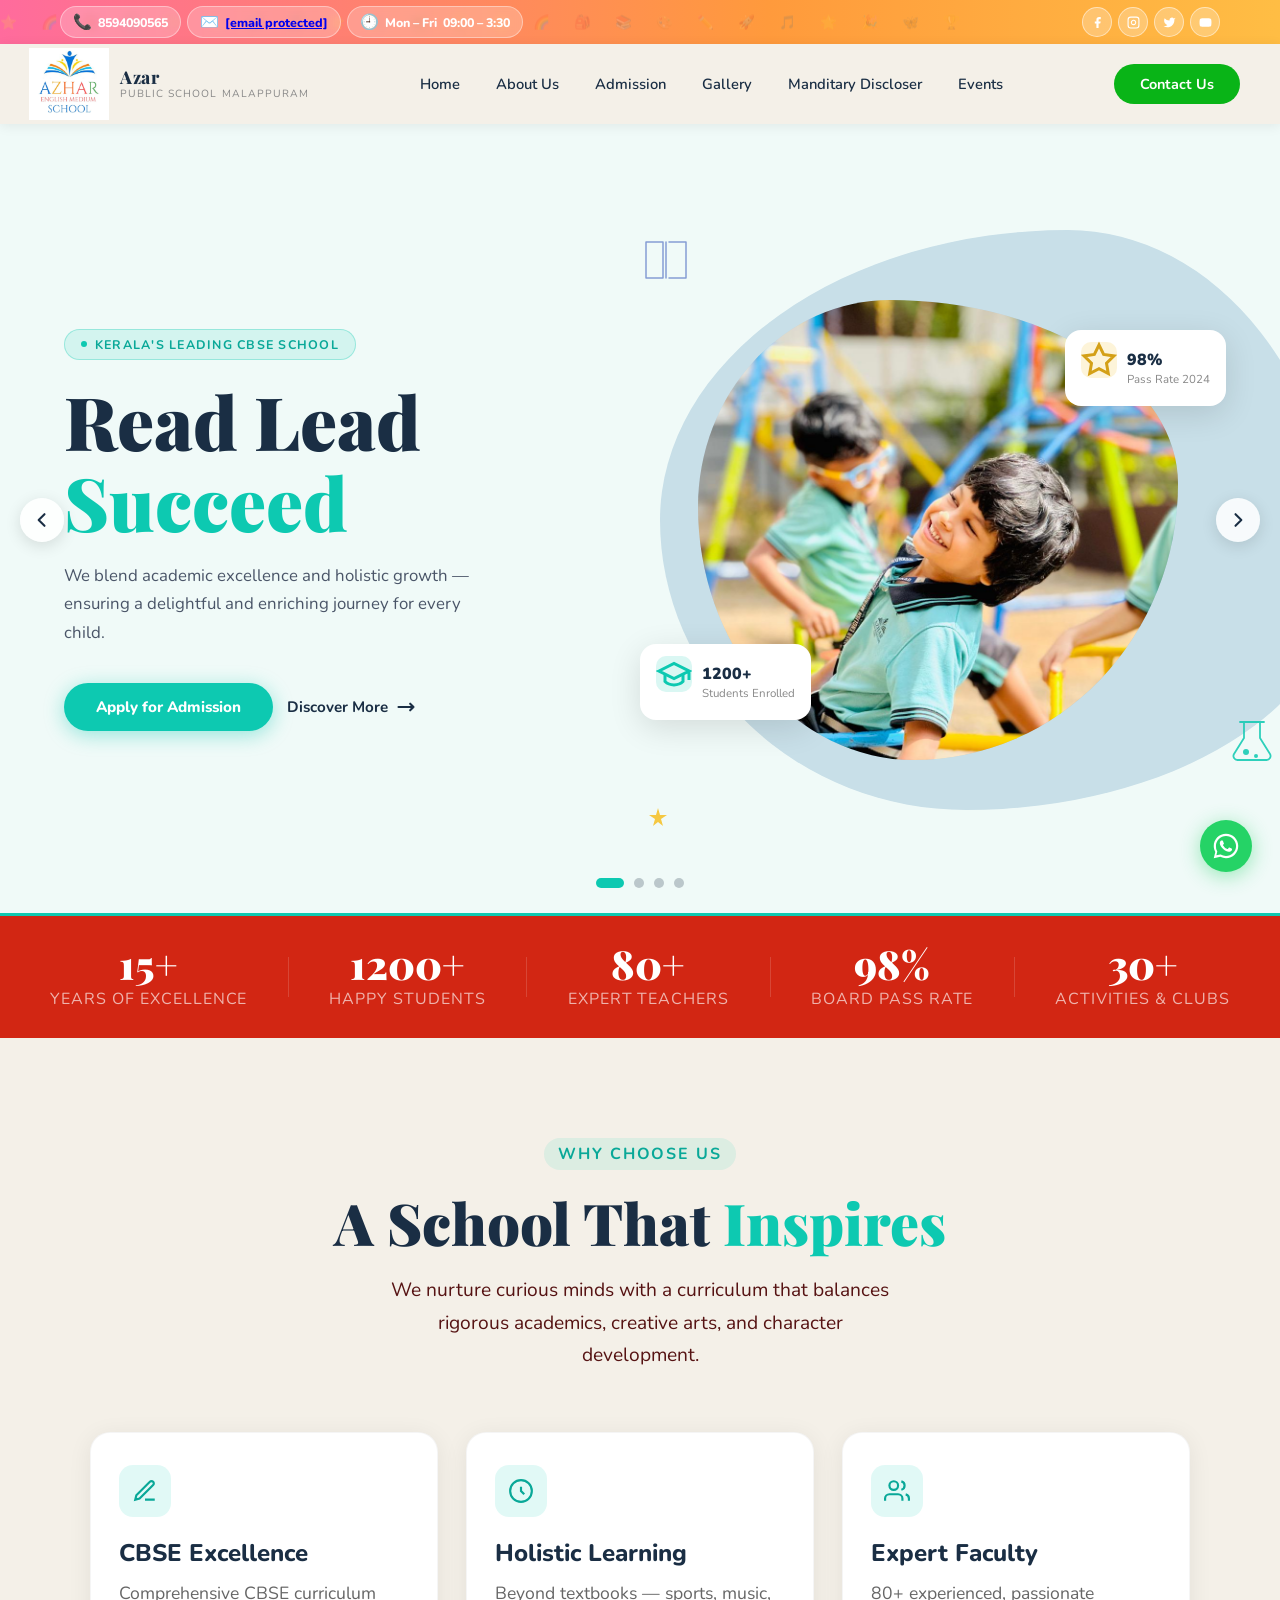
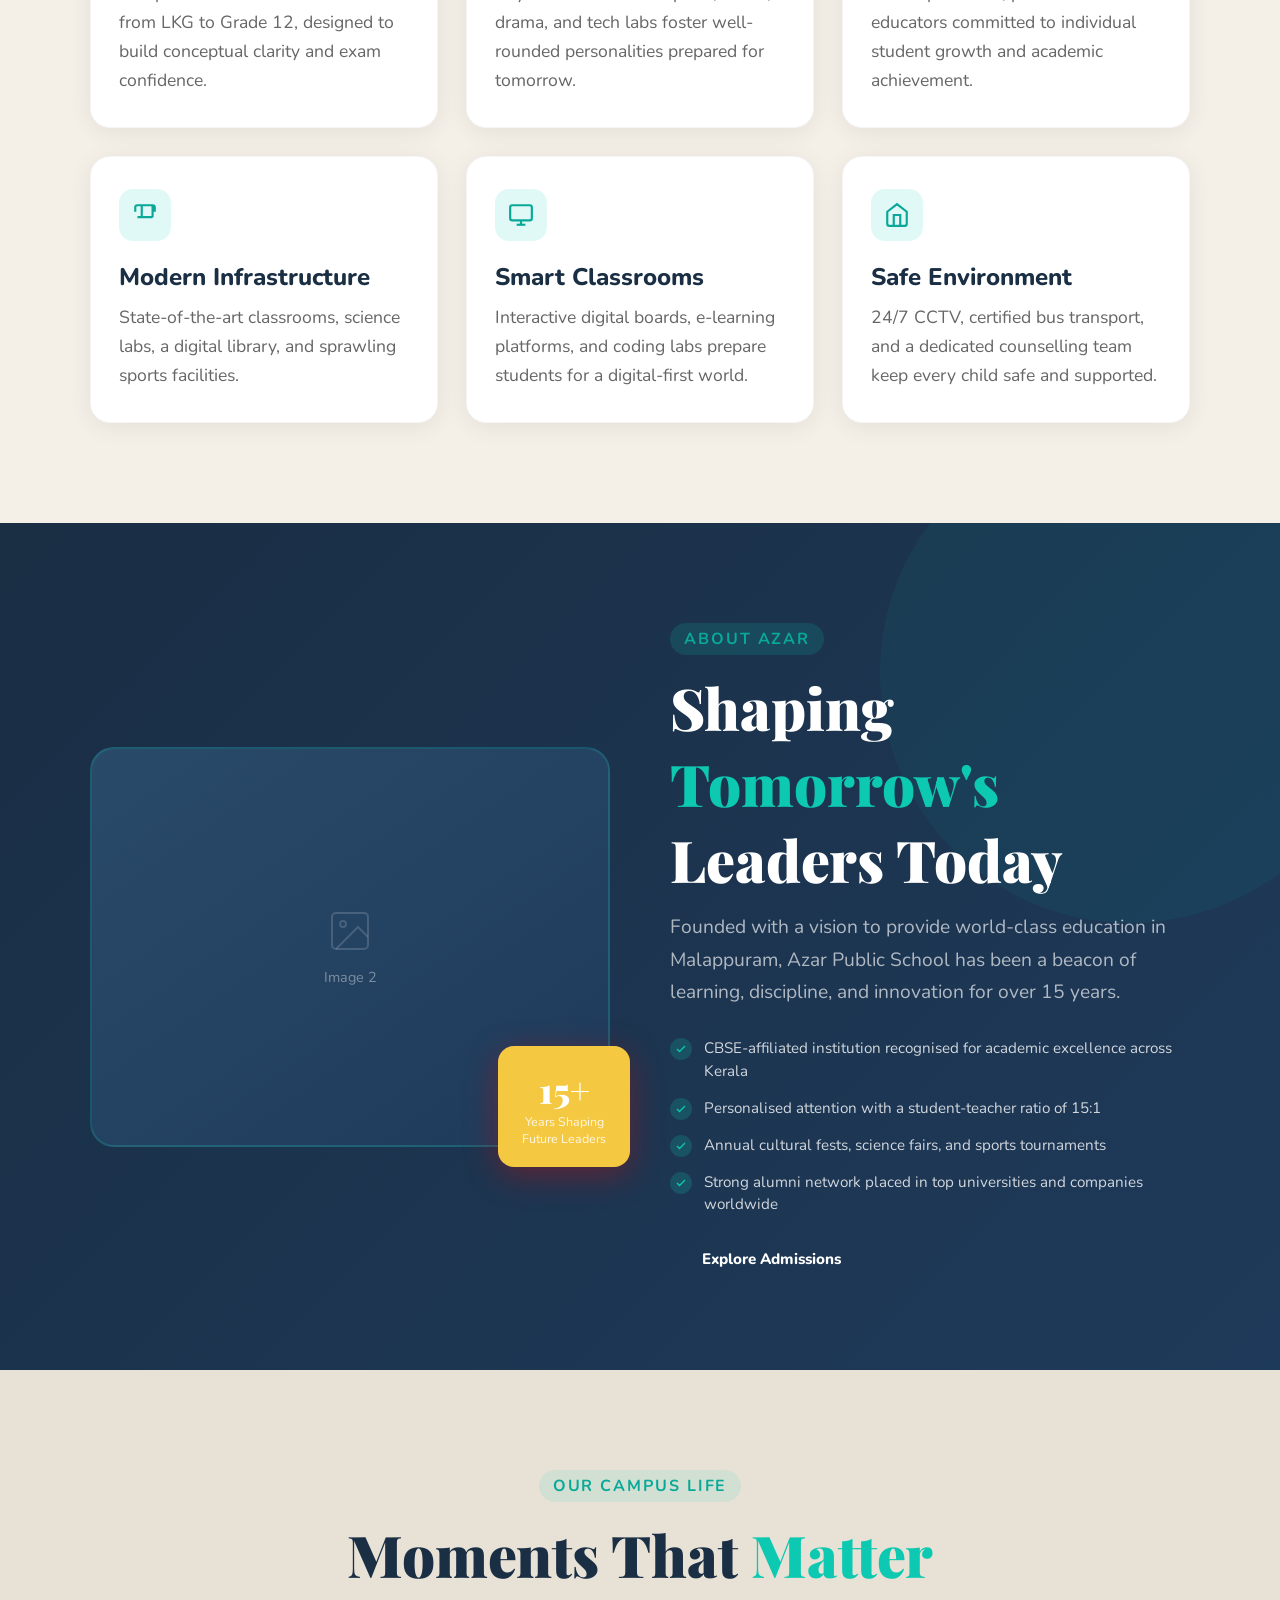
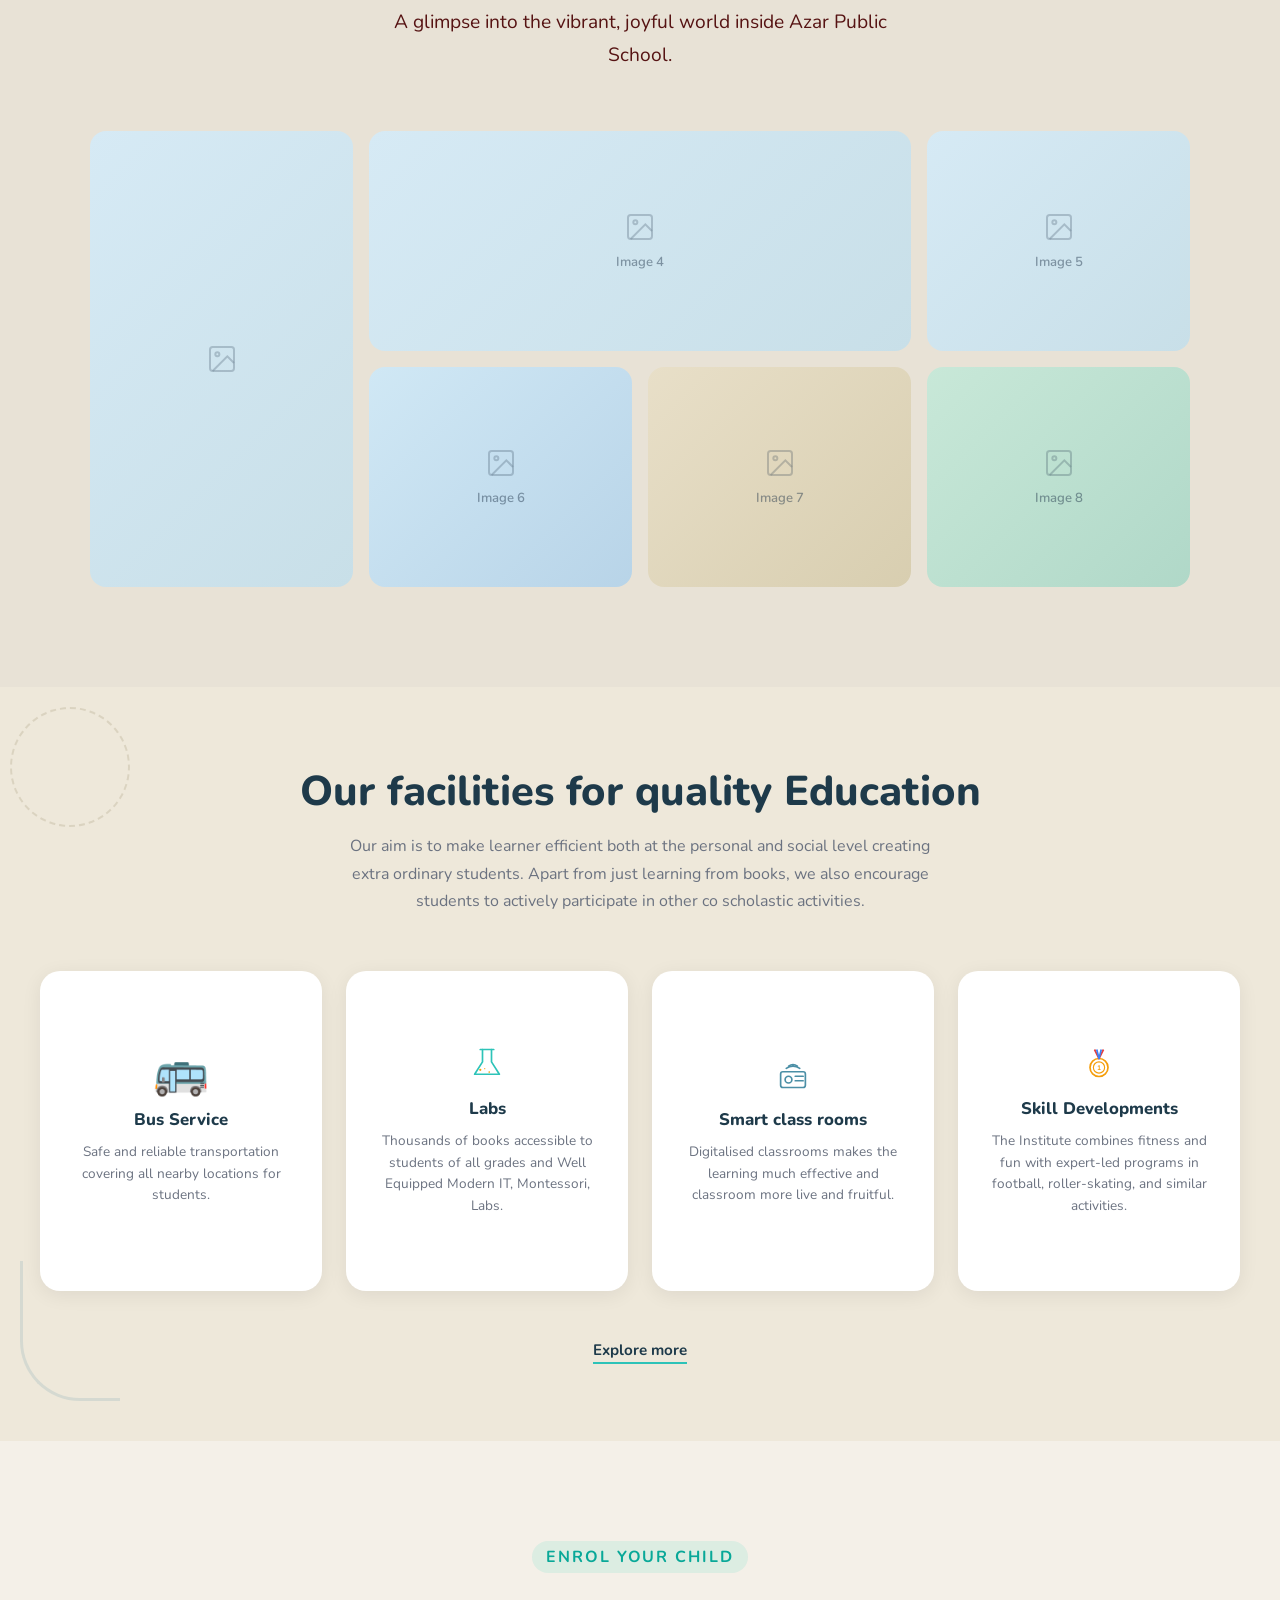
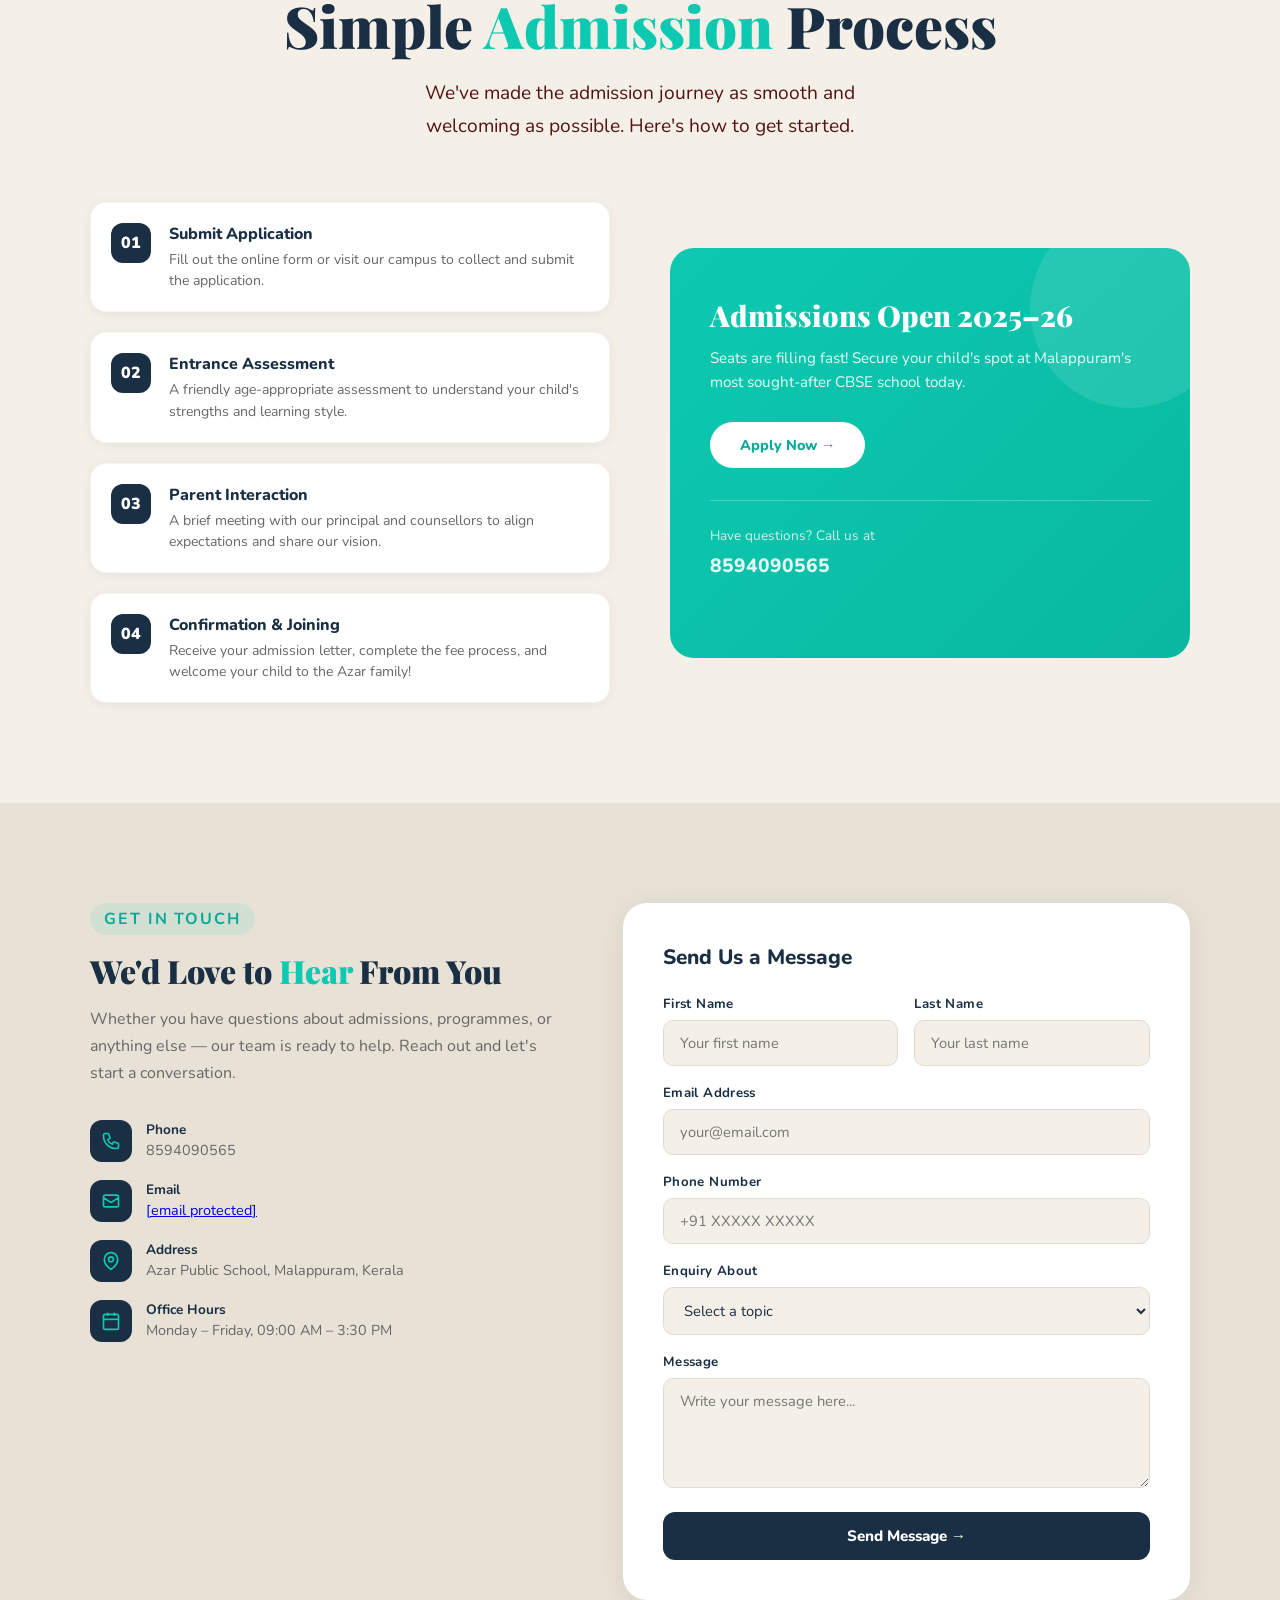
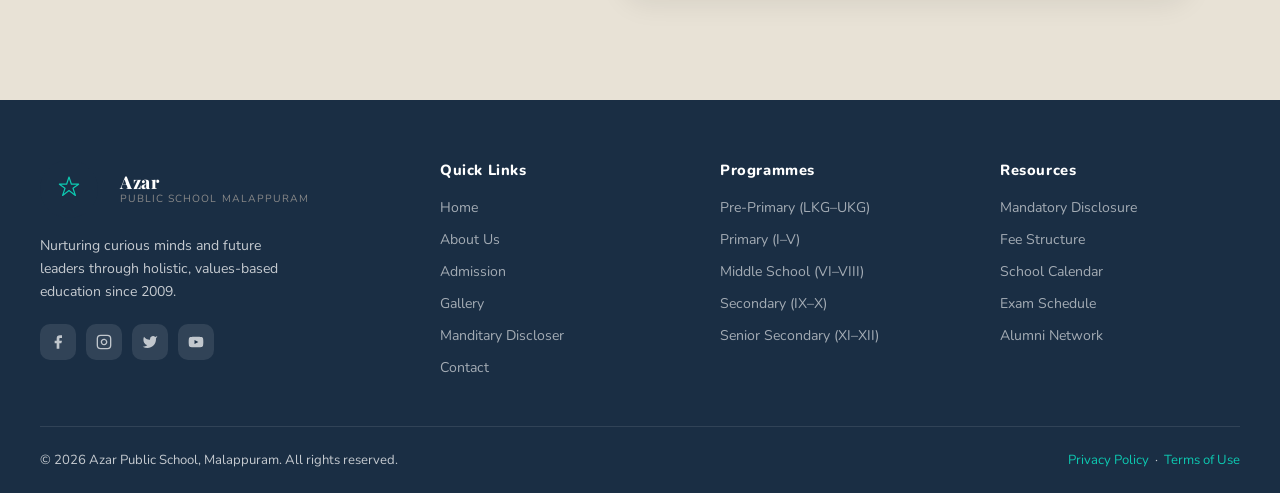
==== commit dc6a991e: "updated again" ====
--- a/index.html
+++ b/index.html
@@ -8,7 +8,7 @@
   <meta name="keywords" content="Azar, Public School, Malappuram, Education, Admission">
   <meta name="author" content="Arshaq">
   <link href="https://fonts.googleapis.com/css2?family=Nunito:wght@400;600;700;800;900&family=Playfair+Display:wght@700;900&display=swap" rel="stylesheet">
-  <link rel="stylesheet" href="style.css">
+  <link rel="stylesheet" href="/style.css">
   <link rel="icon" type="image/png" href="/Assets/logo (2).png">
 </head>
 <body>
@@ -60,19 +60,20 @@
             </div>
         </a>
       <ul class="nav-links">
-        <li><a href="#home">Home</a></li>
+        <li><a href="/Index.html">Home</a></li>
         <li><a href="#about">About Us</a></li>
         <li><a href="#admission">Admission</a></li>
         <li><a href="#gallery">Gallery</a></li>
+            <li><a href="/manditary_discloser">Manditary Discloser</a></li>
+
         <li><a href="#contact">Events</a></li>
       </ul>
       <a href="#contact" class="btn-contact">Contact Us</a>
       <div class="hamburger" onclick="toggleMenu()" aria-label="Menu">
         <span></span><span></span><span></span>
-      </div>
     </div>
     <div class="mobile-menu" id="mobileMenu">
-      <a href="#home" onclick="toggleMenu()">Home</a>
+      <a href="/Index.html" onclick="toggleMenu()">Home</a>
       <a href="#about" onclick="toggleMenu()">About Us</a>
       <a href="#admission" onclick="toggleMenu()">Admission</a>
       <a href="#gallery" onclick="toggleMenu()">Gallery</a>
@@ -445,6 +446,116 @@
     </div>
   </section>
 
+ 
+<section class="facilities-section">
+  <div class="facilities-header">
+    <h2>Our facilities for quality Education</h2>
+    <p>
+      Our aim is to make learner efficient both at the personal and social level creating extra ordinary
+      students. Apart from just learning from books, we also encourage students to actively participate
+      in other co scholastic activities.
+    </p>
+  </div>
+
+  <div class="facilities-grid">
+
+    <!-- Card 1 — Bus Service -->
+    <div class="facility-card">
+      <!-- Replace src with your actual bus image -->
+      <img
+        class="card-img"
+        src="/Assets/Banner1.png"
+        alt="Bus Service"
+      />
+      <div class="card-label">Bus Service</div>
+      <div class="card-body">
+        <div class="card-icon">🚌</div>
+        <h3>Bus Service</h3>
+        <p>Safe and reliable transportation covering all nearby locations for students.</p>
+      </div>
+    </div>
+
+    <!-- Card 2 — Labs -->
+    <div class="facility-card">
+      <img
+        class="card-img"
+        src="/Assets/Banner2.png"
+        alt="Labs"
+      />
+      <div class="card-label">Labs</div>
+      <div class="card-body">
+        <div class="card-icon">
+          <!-- Lab beaker SVG icon -->
+          <svg viewBox="0 0 64 64" fill="none" xmlns="http://www.w3.org/2000/svg">
+            <path d="M24 8v22L10 52h44L40 30V8" stroke="#2dc3b8" stroke-width="3" stroke-linecap="round" stroke-linejoin="round"/>
+            <path d="M20 8h24" stroke="#2dc3b8" stroke-width="3" stroke-linecap="round"/>
+            <circle cx="20" cy="44" r="2" fill="#f59e0b"/>
+            <circle cx="36" cy="48" r="1.5" fill="#f59e0b"/>
+            <circle cx="28" cy="42" r="1" fill="#f59e0b"/>
+          </svg>
+        </div>
+        <h3>Labs</h3>
+        <p>Thousands of books accessible to students of all grades and Well Equipped Modern IT, Montessori, Labs.</p>
+      </div>
+    </div>
+
+    <!-- Card 3 — Smart Classrooms -->
+    <div class="facility-card">
+      <img
+        class="card-img"
+        src="/Assets/Banner3.jpeg"
+        alt="Smart Classrooms"
+      />
+      <div class="card-label">Smart Classrooms</div>
+      <div class="card-body">
+        <div class="card-icon">
+          <!-- Smart classroom / radio icon -->
+          <svg viewBox="0 0 64 64" fill="none" xmlns="http://www.w3.org/2000/svg">
+            <rect x="10" y="28" width="44" height="28" rx="4" stroke="#4b8fa6" stroke-width="3"/>
+            <circle cx="24" cy="42" r="6" stroke="#4b8fa6" stroke-width="3"/>
+            <line x1="36" y1="36" x2="50" y2="36" stroke="#4b8fa6" stroke-width="3" stroke-linecap="round"/>
+            <line x1="36" y1="44" x2="50" y2="44" stroke="#4b8fa6" stroke-width="3" stroke-linecap="round"/>
+            <path d="M20 22 Q32 14 44 22" stroke="#4b8fa6" stroke-width="3" stroke-linecap="round" fill="none"/>
+            <path d="M24 18 Q32 12 40 18" stroke="#4b8fa6" stroke-width="2.5" stroke-linecap="round" fill="none"/>
+            <circle cx="32" cy="16" r="2" fill="#4b8fa6"/>
+          </svg>
+        </div>
+        <h3>Smart class rooms</h3>
+        <p>Digitalised classrooms makes the learning much effective and classroom more live and fruitful.</p>
+      </div>
+    </div>
+
+    <!-- Card 4 — Skill Developments -->
+    <div class="facility-card">
+      <img
+        class="card-img"
+        src="/Assets/Banner4.jpeg"
+        alt="Skill Developments"
+      />
+      <div class="card-label">Skill Developments</div>
+      <div class="card-body">
+        <div class="card-icon">
+          <!-- Medal icon -->
+          <svg viewBox="0 0 64 64" fill="none" xmlns="http://www.w3.org/2000/svg">
+            <circle cx="32" cy="40" r="16" stroke="#f59e0b" stroke-width="3"/>
+            <circle cx="32" cy="40" r="10" stroke="#f59e0b" stroke-width="2"/>
+            <path d="M24 8 L32 24 L40 8" stroke="#e53e3e" stroke-width="3" stroke-linejoin="round"/>
+            <path d="M28 8 L32 24 L36 8" stroke="#3b82f6" stroke-width="3" stroke-linejoin="round"/>
+            <text x="32" y="44" text-anchor="middle" font-size="12" fill="#f59e0b" font-weight="bold">1</text>
+          </svg>
+        </div>
+        <h3>Skill Developments</h3>
+        <p>The Institute combines fitness and fun with expert-led programs in football, roller-skating, and similar activities.</p>
+      </div>
+    </div>
+
+  </div>
+
+  <div class="explore-more">
+    <a href="#">Explore more</a>
+  </div>
+</section>
+
   <!-- ADMISSION -->
   <section class="admission" id="admission">
     <div class="section-header">
@@ -609,10 +720,11 @@
         <div class="footer-col">
           <h4>Quick Links</h4>
           <ul>
-            <li><a href="#home">Home</a></li>
+            <li><a href="/Index.html">Home</a></li>
             <li><a href="#about">About Us</a></li>
             <li><a href="#admission">Admission</a></li>
             <li><a href="#gallery">Gallery</a></li>
+            <li><a href="/manditary_discloser">Manditary Discloser</a></li>
             <li><a href="#contact">Contact</a></li>
           </ul>
         </div>
--- a/style.css
+++ b/style.css
@@ -1006,4 +1006,439 @@
     @media (max-width: 480px) {
       .gallery-grid { grid-template-columns: 1fr; }
       .hero-title { font-size: 2rem; }
-    }+    }
+
+
+    /* new section */
+
+
+     *, *::before, *::after { box-sizing: border-box; margin: 0; padding: 0; }
+
+    body {
+      font-family: 'Nunito', sans-serif;
+      background: #f0ebe0;
+    }
+
+    /* ── Section ── */
+    .facilities-section {
+      background: #eee8da;
+      padding: 80px 40px;
+      position: relative;
+      overflow: hidden;
+    }
+
+    /* Decorative blobs */
+    .facilities-section::before {
+      content: '';
+      position: absolute;
+      top: 20px; left: 10px;
+      width: 120px; height: 120px;
+      border: 2px dashed #c8bfa8;
+      border-radius: 50%;
+      opacity: 0.5;
+    }
+    .facilities-section::after {
+      content: '';
+      position: absolute;
+      bottom: 40px; left: 20px;
+      width: 100px; height: 140px;
+      border-left: 3px solid #b0c4c4;
+      border-bottom: 3px solid #b0c4c4;
+      border-radius: 0 0 0 60px;
+      opacity: 0.4;
+    }
+
+    /* ── Header ── */
+    .facilities-header {
+      text-align: center;
+      margin-bottom: 56px;
+    }
+
+    .facilities-header h2 {
+      font-size: 2.6rem;
+      font-weight: 800;
+      color: #1e3a4a;
+      line-height: 1.2;
+    }
+
+    .facilities-header p {
+      color: #6b7280;
+      margin-top: 16px;
+      font-size: 1rem;
+      max-width: 620px;
+      margin-left: auto;
+      margin-right: auto;
+      line-height: 1.7;
+    }
+
+    /* ── Grid ── */
+    .facilities-grid {
+      display: grid;
+      grid-template-columns: repeat(4, 1fr);
+      gap: 24px;
+      max-width: 1200px;
+      margin: 0 auto;
+    }
+
+    /* ── Card ── */
+    .facility-card {
+      position: relative;
+      border-radius: 20px;
+      overflow: hidden;
+      background: #fff;
+      box-shadow: 0 4px 20px rgba(0,0,0,0.07);
+      height: 320px;
+      cursor: pointer;
+    }
+
+    /* IMAGE — starts above the card, slides DOWN into view on hover */
+    .facility-card .card-img {
+      position: absolute;
+      inset: 0;
+      width: 100%;
+      height: 100%;
+      object-fit: cover;
+      transform: translateY(-100%);
+      transition: transform 0.65s cubic-bezier(0.77, 0, 0.18, 1);
+      z-index: 2;
+    }
+
+    .facility-card:hover .card-img {
+      transform: translateY(0);
+    }
+
+    /* LABEL OVERLAY on image */
+    .facility-card .card-label {
+      position: absolute;
+      bottom: 0; left: 0; right: 0;
+      background: #c32d2d;
+      color: #fff;
+      text-align: center;
+      font-weight: 700;
+      font-size: 1rem;
+      padding: 12px 0;
+      z-index: 3;
+      opacity: 0;
+      transition: opacity 0.4s ease 0.3s;
+    }
+
+    .facility-card:hover .card-label {
+      opacity: 1;
+    }
+
+    /* TEXT CONTENT — slides UP and out on hover */
+    .facility-card .card-body {
+      position: absolute;
+      inset: 0;
+      display: flex;
+      flex-direction: column;
+      align-items: center;
+      justify-content: center;
+      padding: 32px 24px;
+      text-align: center;
+      transition: transform 0.65s cubic-bezier(0.77, 0, 0.18, 1);
+      z-index: 1;
+    }
+
+    .facility-card:hover .card-body {
+      transform: translateY(100%);
+    }
+
+    .card-icon {
+      font-size: 2.8rem;
+      margin-bottom: 16px;
+      line-height: 1;
+    }
+
+    /* SVG icon wrapper */
+    .card-icon img,
+    .card-icon svg {
+      width: 56px;
+      height: 56px;
+    }
+
+    .card-body h3 {
+      font-size: 1.05rem;
+      font-weight: 800;
+      color: #1e3a4a;
+      margin-bottom: 10px;
+    }
+
+    .card-body p {
+      font-size: 0.85rem;
+      color: #6b7280;
+      line-height: 1.6;
+    }
+
+    /* ── Explore More ── */
+    .explore-more {
+      text-align: center;
+      margin-top: 48px;
+    }
+
+    .explore-more a {
+      font-size: 0.95rem;
+      font-weight: 700;
+      color: #1e3a4a;
+      text-decoration: none;
+      border-bottom: 2px solid #2dc3b8;
+      padding-bottom: 2px;
+      transition: color 0.2s;
+    }
+
+    .explore-more a:hover {
+      color: #c37b2d;
+    }
+
+    /* ── Responsive ── */
+    @media (max-width: 900px) {
+      .facilities-grid { grid-template-columns: repeat(2, 1fr); }
+    }
+    @media (max-width: 520px) {
+      .facilities-grid { grid-template-columns: 1fr; }
+      .facilities-header h2 { font-size: 1.8rem; }
+    }
+
+
+    /* ══════════════════════════════════════════════
+   MANDATORY DISCLOSURE PAGE — append to style.css
+   ══════════════════════════════════════════════ */
+
+/* ── HERO BANNER ── */
+.md-hero {
+  background: var(--sand, #eee8da);
+  position: relative;
+  overflow: hidden;
+  padding: 70px 40px 90px;
+  text-align: center;
+}
+.md-hero::after {
+  content: '';
+  position: absolute;
+  bottom: -2px; left: 0; right: 0;
+  height: 55px;
+  background: #fff;
+  clip-path: ellipse(55% 100% at 50% 100%);
+}
+.md-hero-blob {
+  position: absolute;
+  border-radius: 50%;
+  opacity: 0.15;
+  pointer-events: none;
+}
+.md-hero-blob-1 { width: 240px; height: 240px; background: #2dc3b8; top: -70px; left: -70px; }
+.md-hero-blob-2 { width: 180px; height: 180px; background: #1e3a4a; bottom: 10px; right: 60px; }
+.md-hero-blob-3 { width: 100px; height: 100px; background: #2dc3b8; top: 30px; right: 200px; }
+
+.md-badge {
+  display: inline-flex; align-items: center; gap: 7px;
+  background: rgba(45,195,184,0.12);
+  color: #2dc3b8;
+  border: 1.5px solid #2dc3b8;
+  border-radius: 50px;
+  font-size: 0.75rem; font-weight: 800;
+  letter-spacing: .12em; text-transform: uppercase;
+  padding: 6px 20px; margin-bottom: 20px;
+  animation: mdFadeDown .5s ease both;
+}
+
+.md-hero h1 {
+  font-family: 'Playfair Display', serif;
+  font-size: 3.4rem; font-weight: 900;
+  color: #1e3a4a; line-height: 1.15;
+  animation: mdFadeDown .6s ease .1s both;
+}
+.md-hero h1 em { font-style: normal; color: #2dc3b8; }
+
+.md-hero-sub {
+  color: #6b7280; font-size: 1rem;
+  margin: 14px auto 0; max-width: 540px; line-height: 1.75;
+  animation: mdFadeDown .6s ease .2s both;
+}
+
+.md-breadcrumb {
+  display: flex; justify-content: center; align-items: center; gap: 8px;
+  margin-top: 22px; font-size: 0.82rem; color: #9ca3af;
+  animation: mdFadeDown .6s ease .3s both;
+}
+.md-breadcrumb a { color: #2dc3b8; text-decoration: none; font-weight: 800; }
+
+/* ── INTRO ── */
+.md-intro { padding: 64px 40px 10px; display: flex; justify-content: center; }
+.md-intro-inner {
+  max-width: 880px; width: 100%;
+  background: #f9f7f3; border-radius: 20px;
+  padding: 36px 40px; border-left: 6px solid #2dc3b8;
+}
+.md-intro-inner h2 {
+  font-family: 'Playfair Display', serif;
+  font-size: 1.5rem; color: #1e3a4a; margin-bottom: 12px;
+}
+.md-intro-inner p { color: #6b7280; line-height: 1.85; font-size: 0.95rem; }
+
+/* ── STATS ── */
+.md-stats {
+  display: flex; justify-content: center; flex-wrap: wrap; gap: 20px;
+  padding: 40px 40px 0; max-width: 1100px; margin: 0 auto;
+}
+.md-stat {
+  background: #fff; border: 1.5px solid #e8e2d7;
+  border-top: 4px solid #2dc3b8; border-radius: 16px;
+  padding: 22px 36px; text-align: center; min-width: 130px;
+  box-shadow: 0 4px 18px rgba(0,0,0,0.05); transition: transform .2s;
+}
+.md-stat:hover { transform: translateY(-4px); }
+.md-stat strong { display: block; font-size: 1.9rem; font-weight: 900; color: #1e3a4a; }
+.md-stat span { font-size: 0.72rem; color: #6b7280; text-transform: uppercase; letter-spacing: .08em; font-weight: 700; }
+
+/* ── SECTION HEADING ── */
+.md-section-title { text-align: center; padding: 60px 40px 16px; }
+.md-section-title h2 { font-family: 'Playfair Display', serif; font-size: 2.1rem; color: #1e3a4a; }
+.md-section-title p { color: #6b7280; margin-top: 8px; font-size: 0.9rem; }
+.md-title-line { width: 56px; height: 4px; background: #2dc3b8; border-radius: 4px; margin: 14px auto 0; }
+
+/* ── PDF GRID ── */
+.md-grid {
+  display: grid;
+  grid-template-columns: repeat(auto-fill, minmax(210px, 1fr));
+  gap: 28px; max-width: 1200px;
+  margin: 40px auto 70px; padding: 0 40px;
+}
+
+.md-card {
+  background: #fff; border-radius: 20px;
+  border: 1.5px solid #e8e2d7;
+  box-shadow: 0 6px 28px rgba(0,0,0,0.07);
+  padding: 30px 20px 24px; text-align: center;
+  position: relative; overflow: visible;
+  transition: transform .25s, box-shadow .25s, border-color .25s;
+  animation: mdFadeUp .5s ease both;
+}
+.md-card:hover {
+  transform: translateY(-7px);
+  box-shadow: 0 18px 44px rgba(45,195,184,0.18);
+  border-color: #2dc3b8;
+}
+
+.md-card-num {
+  position: absolute; top: -13px; right: 14px;
+  width: 30px; height: 30px;
+  background: #1e3a4a; border-radius: 50%;
+  display: flex; align-items: center; justify-content: center;
+  font-size: 0.7rem; font-weight: 900; color: #fff;
+  box-shadow: 0 3px 10px rgba(30,58,74,0.35);
+}
+
+.md-card-icon { width: 60px; height: 68px; margin: 0 auto 18px; }
+.md-card-icon svg { width: 100%; height: 100%; }
+
+.md-card h3 {
+  font-size: 0.87rem; font-weight: 800; color: #1e3a4a;
+  margin-bottom: 18px; line-height: 1.45; min-height: 38px;
+}
+
+.md-card-btns { display: flex; gap: 8px; justify-content: center; }
+
+.md-btn-view, .md-btn-dl {
+  border: none; border-radius: 50px;
+  font-family: 'Nunito', sans-serif;
+  font-weight: 800; font-size: 0.76rem;
+  cursor: pointer; padding: 9px 16px;
+  display: flex; align-items: center; gap: 5px;
+  transition: all .2s;
+}
+.md-btn-view { background: #2dc3b8; color: #fff; }
+.md-btn-view:hover { background: #22a89f; transform: scale(1.05); }
+.md-btn-dl { background: #1e3a4a; color: #fff; }
+.md-btn-dl:hover { background: #16303e; transform: scale(1.05); }
+
+/* ── MODAL ── */
+.md-modal {
+  position: fixed; inset: 0;
+  background: rgba(10,25,35,0.8);
+  backdrop-filter: blur(5px);
+  z-index: 9999; display: none;
+  align-items: center; justify-content: center; padding: 20px;
+}
+.md-modal.open { display: flex; }
+
+.md-modal-box {
+  background: #fff; border-radius: 22px;
+  width: 100%; max-width: 900px; height: 90vh;
+  display: flex; flex-direction: column; overflow: hidden;
+  box-shadow: 0 40px 100px rgba(0,0,0,0.35);
+  animation: mdPopIn .3s cubic-bezier(.34,1.56,.64,1);
+}
+
+.md-modal-head {
+  background: #1e3a4a; padding: 16px 24px;
+  display: flex; align-items: center; justify-content: space-between; flex-shrink: 0;
+}
+.md-modal-head h3 { color: #fff; font-size: 1rem; font-weight: 800; }
+.md-modal-head-right { display: flex; gap: 10px; align-items: center; }
+
+.md-modal-dl {
+  background: #2dc3b8; color: #fff; border: none; border-radius: 50px;
+  padding: 8px 20px; font-family: 'Nunito', sans-serif;
+  font-weight: 800; font-size: 0.82rem; cursor: pointer; transition: background .2s;
+  display: flex; align-items: center; gap: 6px;
+}
+.md-modal-dl:hover { background: #22a89f; }
+
+.md-modal-close {
+  width: 34px; height: 34px;
+  background: rgba(255,255,255,0.15); border: none; border-radius: 50%;
+  color: #fff; font-size: 1.1rem; cursor: pointer;
+  display: flex; align-items: center; justify-content: center; transition: background .2s;
+}
+.md-modal-close:hover { background: rgba(255,255,255,0.3); }
+
+.md-modal-body { flex: 1; overflow: hidden; }
+.md-modal-body iframe { width: 100%; height: 100%; border: none; }
+
+.md-placeholder {
+  width: 100%; height: 100%;
+  display: flex; flex-direction: column;
+  align-items: center; justify-content: center;
+  background: #f6f6f6; gap: 14px;
+}
+.md-placeholder .ph-icon { font-size: 5rem; }
+.md-placeholder p { font-weight: 800; color: #1e3a4a; font-size: 1rem; }
+.md-placeholder small { color: #9ca3af; font-size: 0.8rem; max-width: 320px; text-align: center; line-height: 1.6; }
+
+/* ── FOOTER ── */
+.md-footer {
+  background: #1e3a4a;
+  color: rgba(255,255,255,0.55);
+  text-align: center; padding: 28px 40px;
+  font-size: 0.82rem; line-height: 1.8;
+}
+.md-footer strong { color: #2dc3b8; }
+.md-footer a { color: rgba(255,255,255,0.55); text-decoration: none; }
+.md-footer a:hover { color: #2dc3b8; }
+
+/* ── KEYFRAMES ── */
+@keyframes mdFadeDown {
+  from { opacity: 0; transform: translateY(-18px); }
+  to   { opacity: 1; transform: translateY(0); }
+}
+@keyframes mdFadeUp {
+  from { opacity: 0; transform: translateY(18px); }
+  to   { opacity: 1; transform: translateY(0); }
+}
+@keyframes mdPopIn {
+  from { opacity: 0; transform: scale(0.93) translateY(24px); }
+  to   { opacity: 1; transform: scale(1) translateY(0); }
+}
+
+/* ── RESPONSIVE ── */
+@media (max-width: 768px) {
+  .md-hero h1 { font-size: 2.2rem; }
+  .md-grid { grid-template-columns: repeat(2, 1fr); padding: 0 20px; }
+  .md-intro { padding: 40px 20px 10px; }
+  .md-intro-inner { padding: 24px; }
+  .md-stats { padding: 30px 20px 0; }
+}
+@media (max-width: 440px) {
+  .md-grid { grid-template-columns: 1fr; }
+}
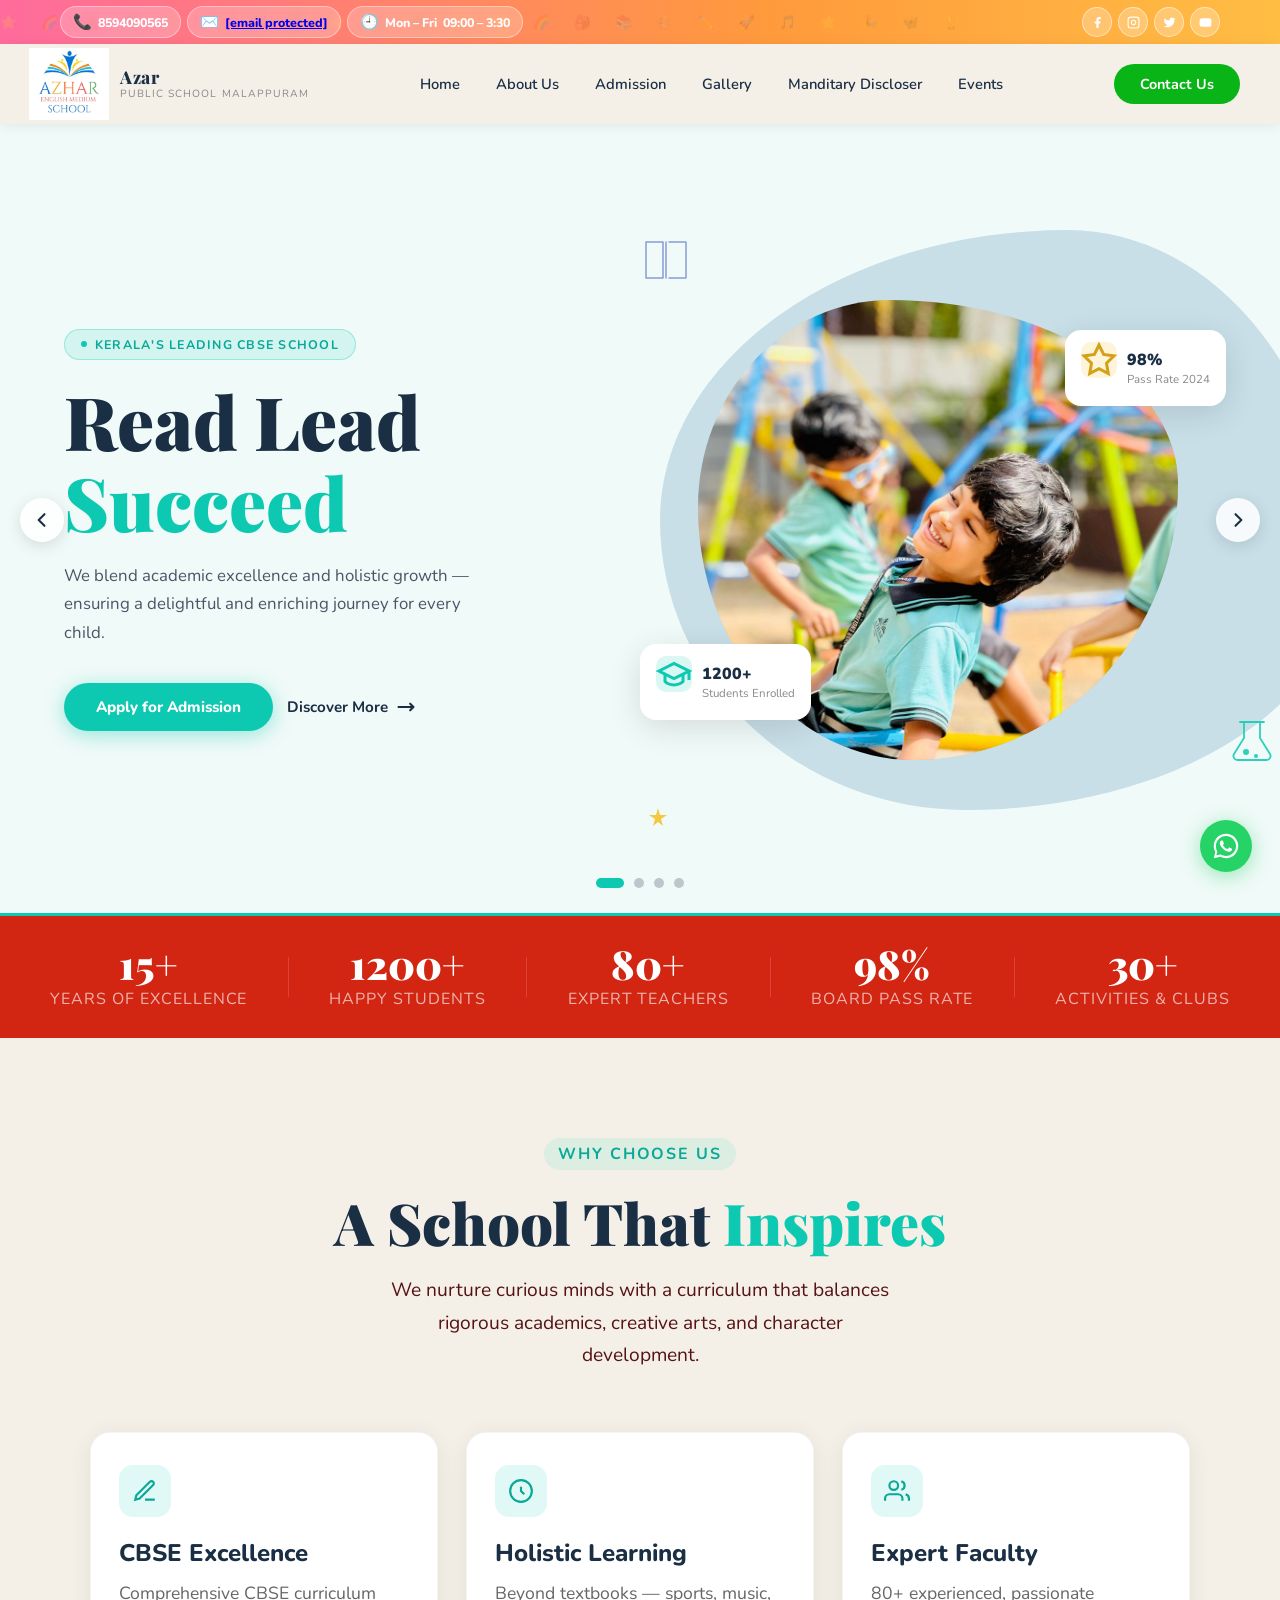
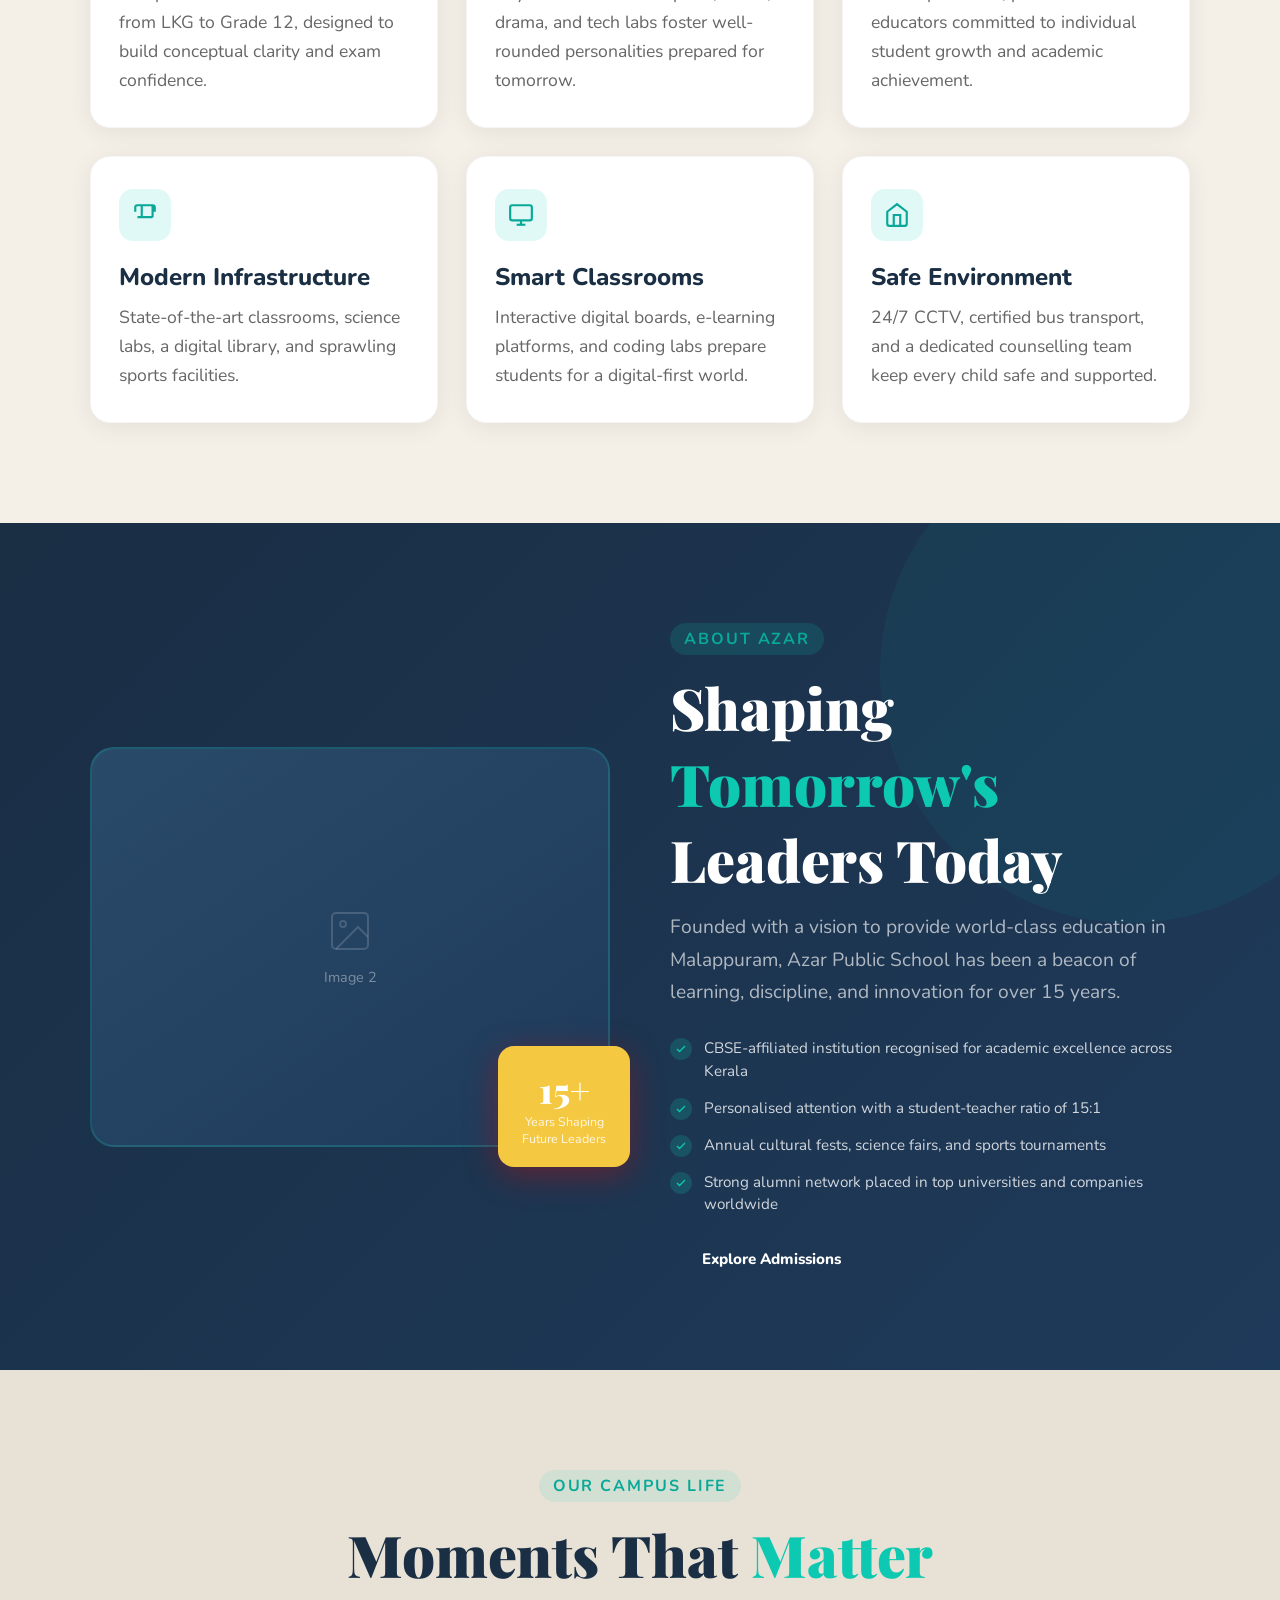
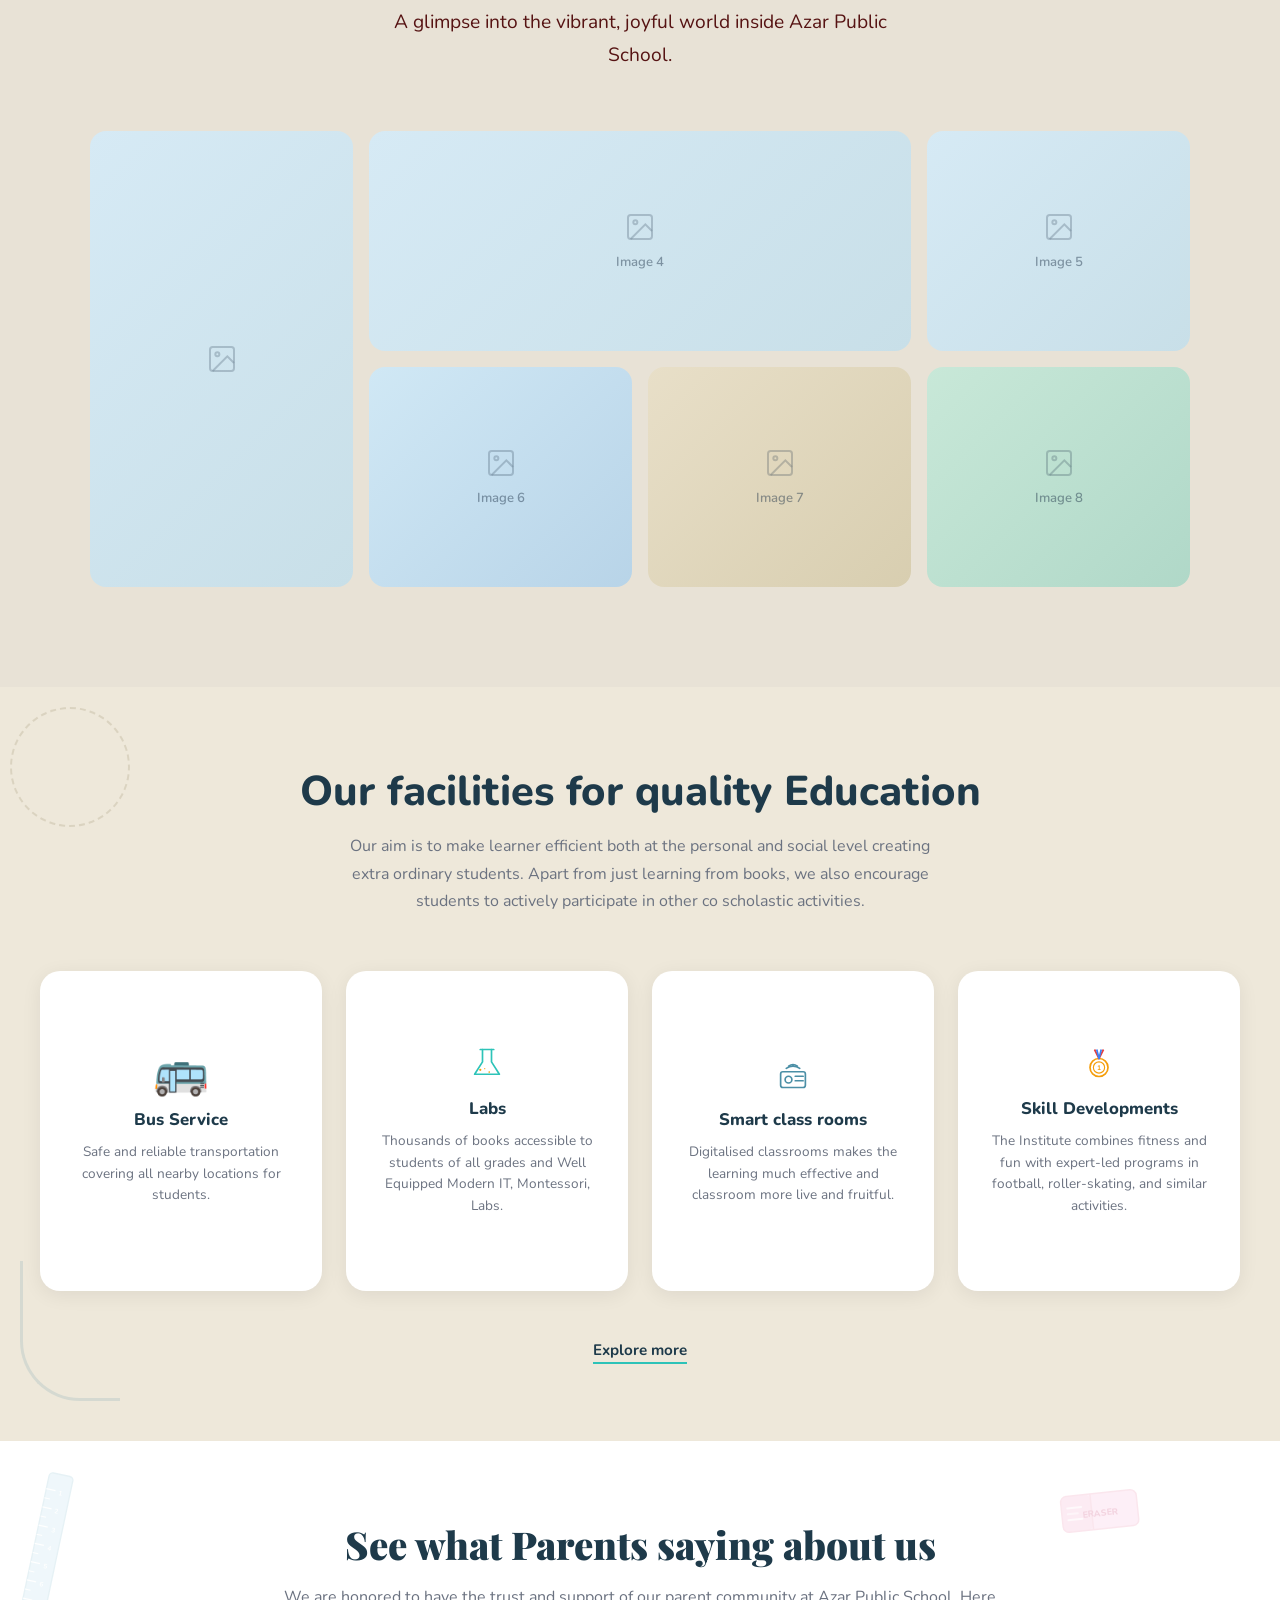
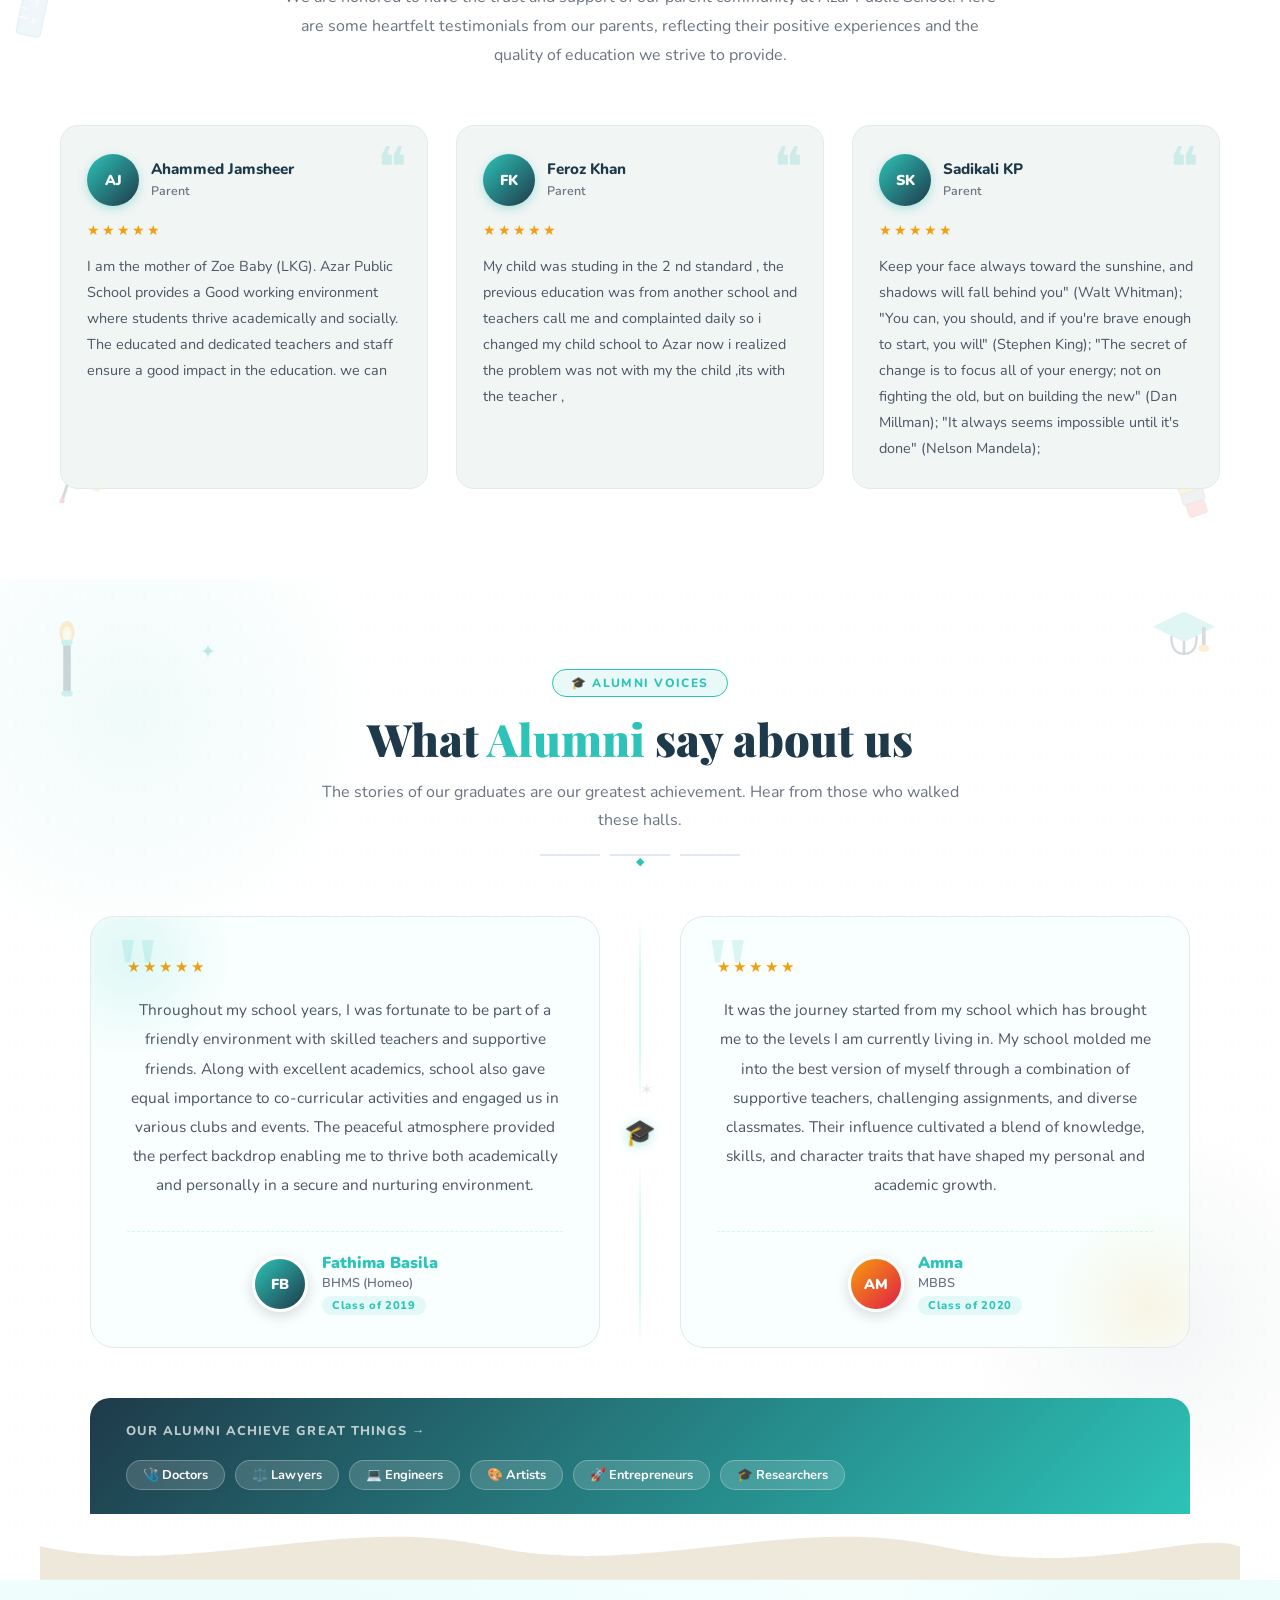
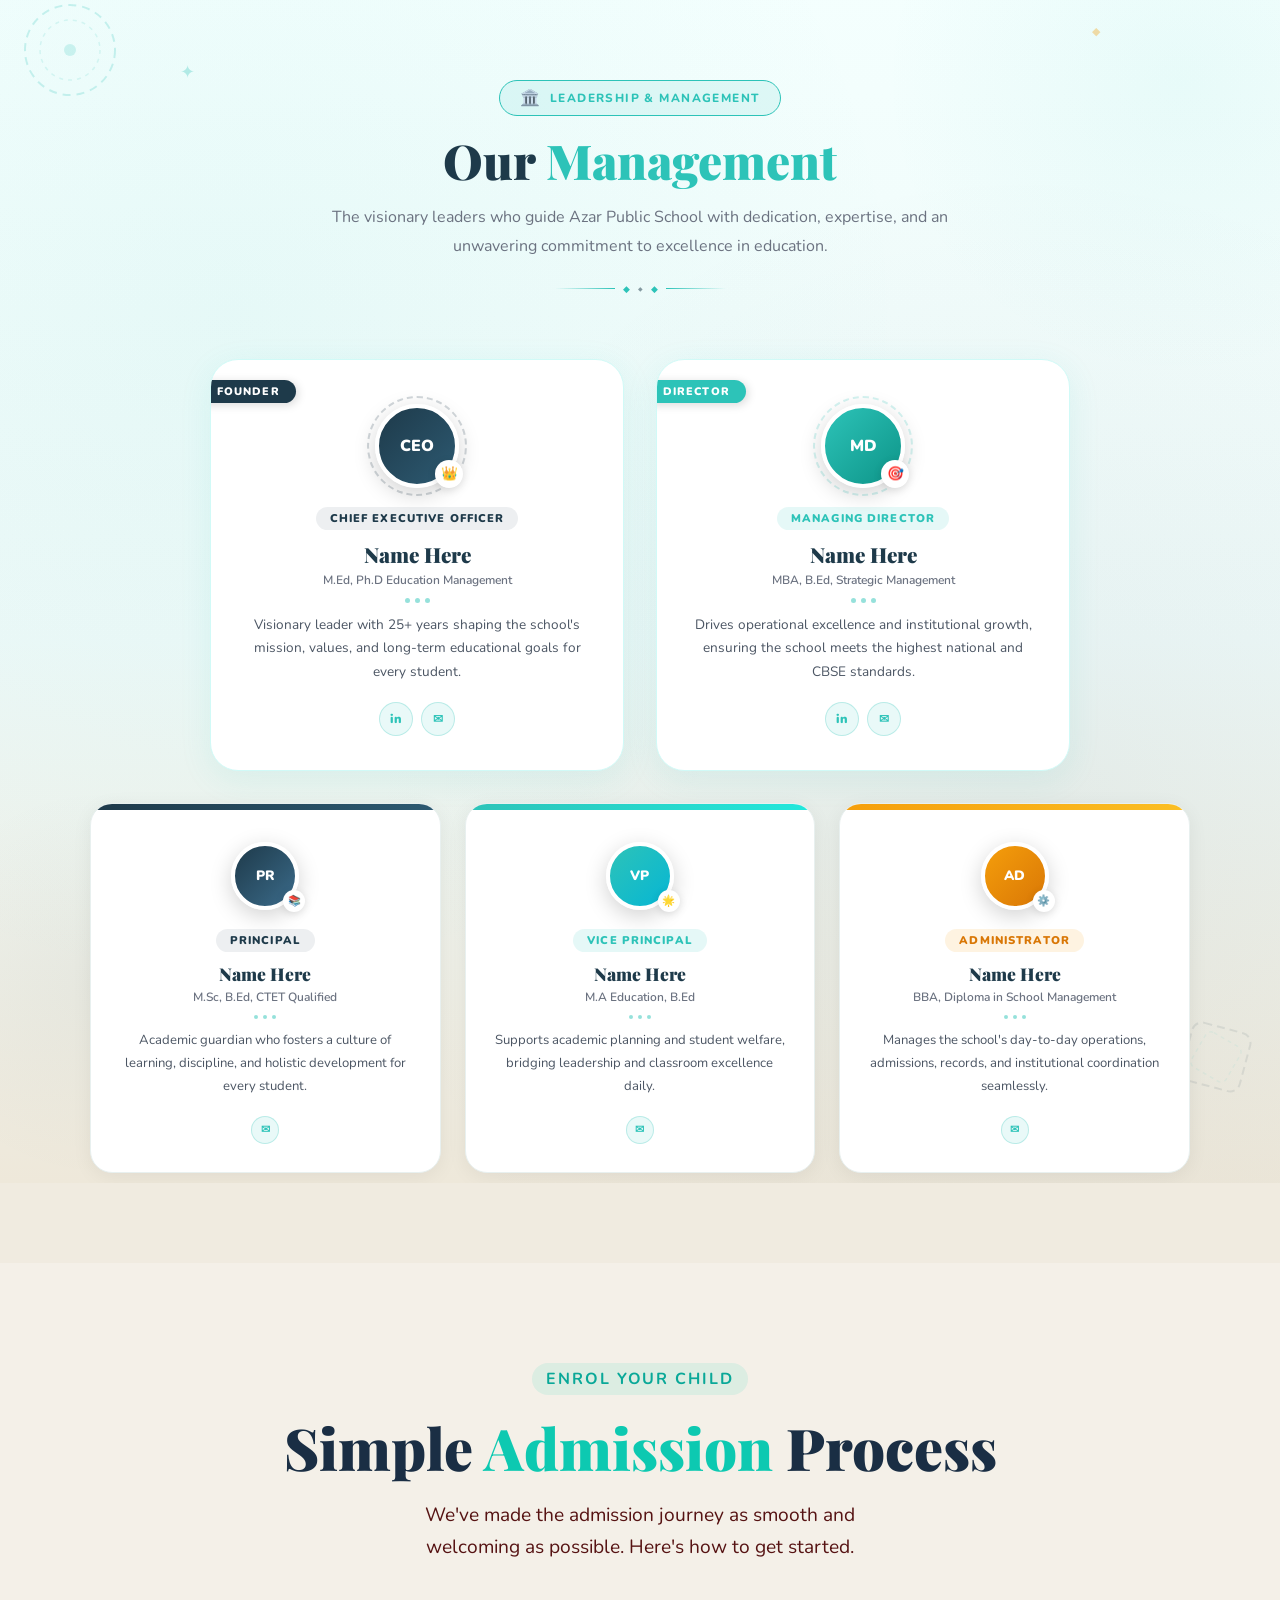
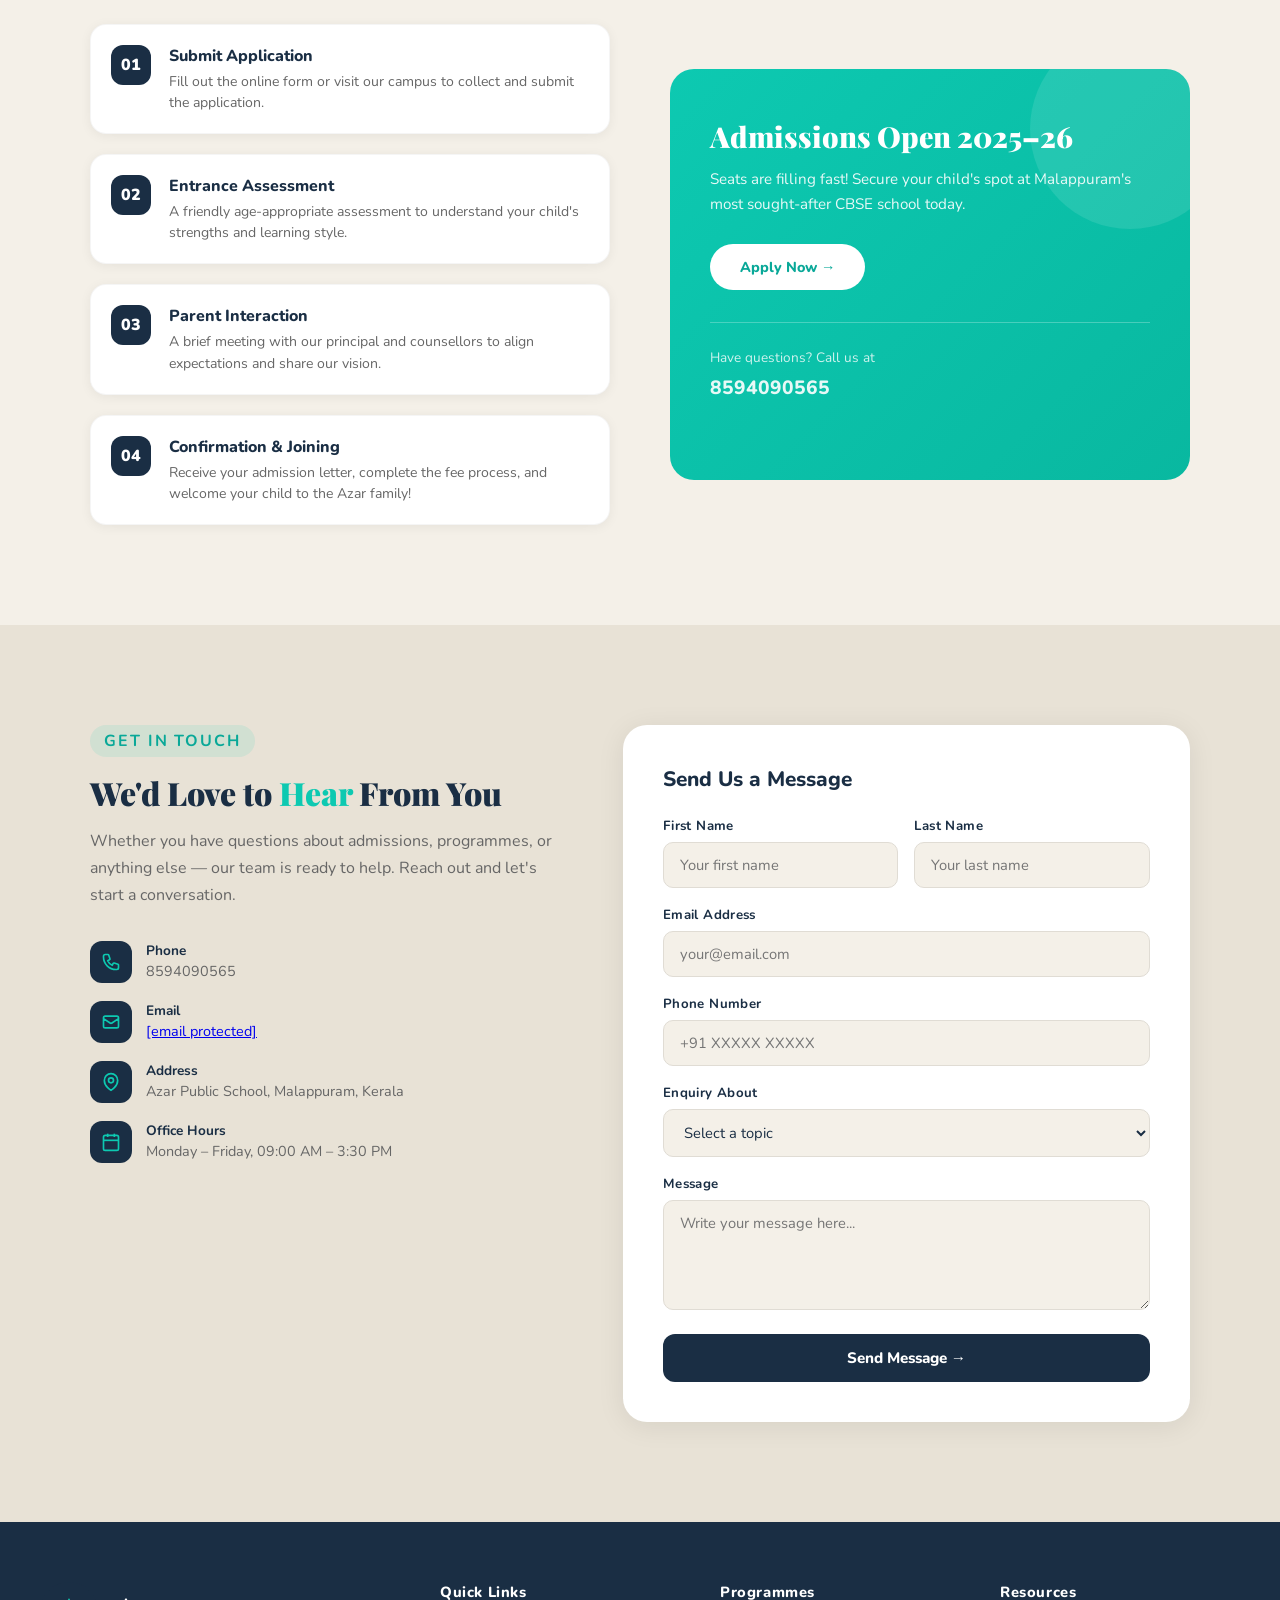
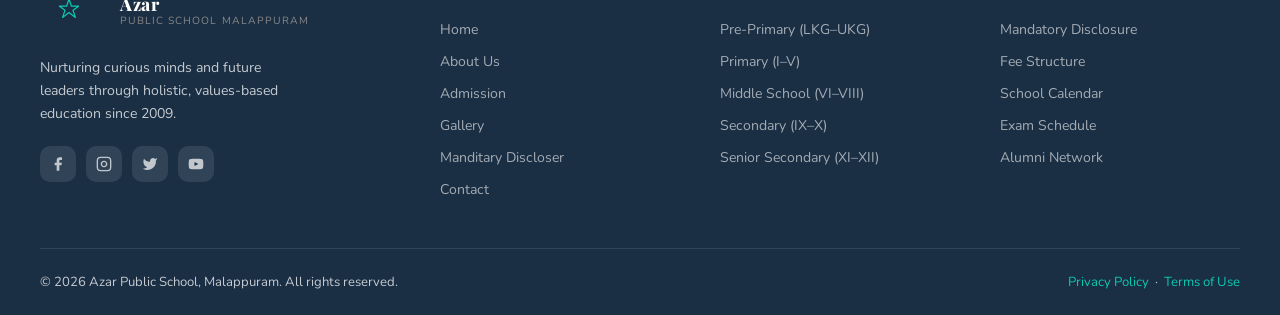
==== commit ab2ae3b1: "added testimonal , management etc" ====
--- a/index.html
+++ b/index.html
@@ -60,7 +60,7 @@
             </div>
         </a>
       <ul class="nav-links">
-        <li><a href="/Index.html">Home</a></li>
+        <li><a href="/">Home</a></li>
         <li><a href="#about">About Us</a></li>
         <li><a href="#admission">Admission</a></li>
         <li><a href="#gallery">Gallery</a></li>
@@ -73,7 +73,7 @@
         <span></span><span></span><span></span>
     </div>
     <div class="mobile-menu" id="mobileMenu">
-      <a href="/Index.html" onclick="toggleMenu()">Home</a>
+      <a href="/" onclick="toggleMenu()">Home</a>
       <a href="#about" onclick="toggleMenu()">About Us</a>
       <a href="#admission" onclick="toggleMenu()">Admission</a>
       <a href="#gallery" onclick="toggleMenu()">Gallery</a>
@@ -556,6 +556,448 @@
   </div>
 </section>
 
+
+ 
+<section class="testimonials-section">
+ 
+  <!-- Decorative school tools -->
+  <div class="tool pencil" aria-hidden="true">
+    <svg viewBox="0 0 40 160" fill="none" xmlns="http://www.w3.org/2000/svg">
+      <rect x="8" y="10" width="24" height="110" rx="4" fill="#F5C842"/>
+      <rect x="8" y="10" width="24" height="110" rx="4" stroke="#d4a800" stroke-width="1.5"/>
+      <!-- wood stripes -->
+      <rect x="8" y="10" width="24" height="6" rx="2" fill="#e8b800" opacity=".5"/>
+      <!-- metal band -->
+      <rect x="8" y="118" width="24" height="12" rx="2" fill="#b0b8c1"/>
+      <rect x="8" y="118" width="24" height="12" rx="2" stroke="#8a9198" stroke-width="1"/>
+      <!-- eraser -->
+      <rect x="10" y="130" width="20" height="14" rx="3" fill="#f08080"/>
+      <rect x="10" y="130" width="20" height="14" rx="3" stroke="#d96060" stroke-width="1"/>
+      <!-- tip -->
+      <path d="M8 10 L20 0 L32 10Z" fill="#f5deb3"/>
+      <path d="M13 10 L20 2 L27 10Z" fill="#2c1a0e"/>
+      <line x1="8" y1="10" x2="32" y2="10" stroke="#d4a800" stroke-width="1"/>
+    </svg>
+  </div>
+ 
+  <div class="tool ruler" aria-hidden="true">
+    <svg viewBox="0 0 30 180" fill="none" xmlns="http://www.w3.org/2000/svg">
+      <rect x="2" y="2" width="26" height="176" rx="4" fill="#a8d8ea"/>
+      <rect x="2" y="2" width="26" height="176" rx="4" stroke="#7bb8cc" stroke-width="1.5"/>
+      <!-- tick marks -->
+      <line x1="2"  y1="20"  x2="12" y2="20"  stroke="#fff" stroke-width="1.5"/>
+      <line x1="2"  y1="30"  x2="8"  y2="30"  stroke="#fff" stroke-width="1"/>
+      <line x1="2"  y1="40"  x2="12" y2="40"  stroke="#fff" stroke-width="1.5"/>
+      <line x1="2"  y1="50"  x2="8"  y2="50"  stroke="#fff" stroke-width="1"/>
+      <line x1="2"  y1="60"  x2="12" y2="60"  stroke="#fff" stroke-width="1.5"/>
+      <line x1="2"  y1="70"  x2="8"  y2="70"  stroke="#fff" stroke-width="1"/>
+      <line x1="2"  y1="80"  x2="12" y2="80"  stroke="#fff" stroke-width="1.5"/>
+      <line x1="2"  y1="90"  x2="8"  y2="90"  stroke="#fff" stroke-width="1"/>
+      <line x1="2"  y1="100" x2="12" y2="100" stroke="#fff" stroke-width="1.5"/>
+      <line x1="2"  y1="110" x2="8"  y2="110" stroke="#fff" stroke-width="1"/>
+      <line x1="2"  y1="120" x2="12" y2="120" stroke="#fff" stroke-width="1.5"/>
+      <line x1="2"  y1="130" x2="8"  y2="130" stroke="#fff" stroke-width="1"/>
+      <line x1="2"  y1="140" x2="12" y2="140" stroke="#fff" stroke-width="1.5"/>
+      <line x1="2"  y1="150" x2="8"  y2="150" stroke="#fff" stroke-width="1"/>
+      <line x1="2"  y1="160" x2="12" y2="160" stroke="#fff" stroke-width="1.5"/>
+      <!-- numbers -->
+      <text x="16" y="24"  font-size="7" fill="#fff" font-family="Nunito,sans-serif" font-weight="700">1</text>
+      <text x="16" y="44"  font-size="7" fill="#fff" font-family="Nunito,sans-serif" font-weight="700">2</text>
+      <text x="16" y="64"  font-size="7" fill="#fff" font-family="Nunito,sans-serif" font-weight="700">3</text>
+      <text x="16" y="84"  font-size="7" fill="#fff" font-family="Nunito,sans-serif" font-weight="700">4</text>
+      <text x="16" y="104" font-size="7" fill="#fff" font-family="Nunito,sans-serif" font-weight="700">5</text>
+      <text x="16" y="124" font-size="7" fill="#fff" font-family="Nunito,sans-serif" font-weight="700">6</text>
+      <text x="16" y="144" font-size="7" fill="#fff" font-family="Nunito,sans-serif" font-weight="700">7</text>
+      <text x="16" y="164" font-size="7" fill="#fff" font-family="Nunito,sans-serif" font-weight="700">8</text>
+    </svg>
+  </div>
+ 
+  <div class="tool eraser" aria-hidden="true">
+    <svg viewBox="0 0 80 40" fill="none" xmlns="http://www.w3.org/2000/svg">
+      <rect x="2" y="2" width="76" height="36" rx="6" fill="#f9a8d4"/>
+      <rect x="2" y="2" width="76" height="36" rx="6" stroke="#e879a0" stroke-width="1.5"/>
+      <!-- stripes -->
+      <rect x="2" y="2" width="30" height="36" rx="6" fill="#e879a0" opacity=".4"/>
+      <line x1="32" y1="2" x2="32" y2="38" stroke="#e879a0" stroke-width="1.5"/>
+      <!-- label -->
+      <text x="40" y="25" font-size="9" fill="#c0185a" font-family="Nunito,sans-serif" font-weight="800" text-anchor="middle">ERASER</text>
+      <!-- smudge marks -->
+      <line x1="8"  y1="14" x2="22" y2="14" stroke="#fff" stroke-width="2" stroke-linecap="round" opacity=".7"/>
+      <line x1="8"  y1="20" x2="18" y2="20" stroke="#fff" stroke-width="2" stroke-linecap="round" opacity=".5"/>
+      <line x1="8"  y1="26" x2="22" y2="26" stroke="#fff" stroke-width="2" stroke-linecap="round" opacity=".7"/>
+    </svg>
+  </div>
+ 
+  <div class="tool compass" aria-hidden="true">
+    <svg viewBox="0 0 60 140" fill="none" xmlns="http://www.w3.org/2000/svg">
+      <!-- hinge -->
+      <circle cx="30" cy="20" r="8" fill="#6b7280" stroke="#4b5563" stroke-width="1.5"/>
+      <circle cx="30" cy="20" r="3" fill="#d1d5db"/>
+      <!-- left leg -->
+      <line x1="30" y1="20" x2="10" y2="130" stroke="#1e3a4a" stroke-width="3.5" stroke-linecap="round"/>
+      <circle cx="10" cy="130" r="3" fill="#e11d48"/>
+      <!-- right leg -->
+      <line x1="30" y1="20" x2="50" y2="100" stroke="#2dc3b8" stroke-width="3.5" stroke-linecap="round"/>
+      <!-- pencil on right leg -->
+      <rect x="44" y="94" width="10" height="20" rx="2" fill="#F5C842" transform="rotate(20,49,104)"/>
+      <path d="M44 94 L49 86 L54 94Z" fill="#f5deb3" transform="rotate(20,49,94)"/>
+      <path d="M46 94 L49 88 L52 94Z" fill="#2c1a0e" transform="rotate(20,49,94)"/>
+    </svg>
+  </div>
+ 
+  <!-- Section header -->
+  <div class="tm-header">
+    <h2>See what Parents saying about us</h2>
+    <p>
+      We are honored to have the trust and support of our parent community at Azar Public School.
+      Here are some heartfelt testimonials from our parents, reflecting their positive experiences
+      and the quality of education we strive to provide.
+    </p>
+  </div>
+ 
+  <!-- Cards -->
+  <div class="tm-grid">
+ 
+    <div class="tm-card">
+      <div class="tm-quote">❝</div>
+      <div class="tm-author">
+        <div class="tm-avatar">AJ</div>
+        <div>
+          <strong>Ahammed Jamsheer</strong>
+          <span>Parent</span>
+        </div>
+      </div>
+      <div class="tm-stars">★★★★★</div>
+      <p class="tm-text">
+        I am the mother of Zoe Baby (LKG). Azar Public School provides a Good working environment where
+        students thrive academically and socially. The educated and dedicated teachers and staff ensure a
+        good impact in the education. we can
+      </p>
+    </div>
+ 
+    <div class="tm-card">
+      <div class="tm-quote">❝</div>
+      <div class="tm-author">
+        <div class="tm-avatar">FK</div>
+        <div>
+          <strong>Feroz Khan</strong>
+          <span>Parent</span>
+        </div>
+      </div>
+      <div class="tm-stars">★★★★★</div>
+      <p class="tm-text">
+       My child was studing in the 2 nd standard , the previous education was from another school and teachers call me and complainted daily so i changed my child school to Azar now i realized the problem 
+       was not with my the child ,its with the teacher , 
+      </p>
+    </div>
+ 
+    <div class="tm-card">
+      <div class="tm-quote">❝</div>
+      <div class="tm-author">
+        <div class="tm-avatar">SK</div>
+        <div>
+          <strong>Sadikali KP</strong>
+          <span>Parent</span>
+        </div>
+      </div>
+      <div class="tm-stars">★★★★★</div>
+      <p class="tm-text">
+       Keep your face always toward the sunshine, and shadows will fall behind you" (Walt Whitman); "You can, you should, and if you're brave enough to start, you will" (Stephen King); "The secret of change is to focus all of your energy; not on fighting the old, but on building the new" (Dan Millman); "It always seems impossible until it's done" (Nelson Mandela);
+      </p>
+    </div>
+ 
+  </div>
+ 
+</section>
+
+
+
+
+<section class="alumni-section">
+ 
+  <!-- Background decorations -->
+  <div class="al-bg-circle al-c1"></div>
+  <div class="al-bg-circle al-c2"></div>
+  <div class="al-bg-dot-grid"></div>
+ 
+  <!-- Floating graduation cap -->
+  <div class="al-deco al-cap" aria-hidden="true">
+    <svg viewBox="0 0 80 60" fill="none" xmlns="http://www.w3.org/2000/svg">
+      <polygon points="40,5 75,22 40,39 5,22" fill="#2dc3b8" opacity=".85"/>
+      <rect x="60" y="22" width="4" height="22" rx="2" fill="#1e3a4a"/>
+      <ellipse cx="62" cy="46" rx="6" ry="4" fill="#f59e0b"/>
+      <path d="M40 39 L40 52" stroke="#1e3a4a" stroke-width="3" stroke-linecap="round"/>
+      <path d="M26 33 Q26 52 40 52 Q54 52 54 33" stroke="#1e3a4a" stroke-width="2.5" fill="none" stroke-linecap="round"/>
+    </svg>
+  </div>
+ 
+  <div class="al-deco al-star1" aria-hidden="true">✦</div>
+  <div class="al-deco al-star2" aria-hidden="true">✦</div>
+  <div class="al-deco al-star3" aria-hidden="true">✶</div>
+ 
+  <!-- Lamp / torch decoration -->
+  <div class="al-deco al-torch" aria-hidden="true">
+    <svg viewBox="0 0 36 100" fill="none" xmlns="http://www.w3.org/2000/svg">
+      <!-- flame -->
+      <ellipse cx="18" cy="14" rx="8" ry="12" fill="#f59e0b" opacity=".9"/>
+      <ellipse cx="18" cy="16" rx="5" ry="8"  fill="#fde68a"/>
+      <ellipse cx="18" cy="18" rx="3" ry="5"  fill="#fff" opacity=".6"/>
+      <!-- handle -->
+      <rect x="14" y="24" width="8" height="56" rx="4" fill="#1e3a4a"/>
+      <rect x="12" y="22" width="12" height="6" rx="3" fill="#2dc3b8"/>
+      <rect x="12" y="76" width="12" height="6" rx="3" fill="#2dc3b8"/>
+    </svg>
+  </div>
+ 
+  <!-- Header -->
+  <div class="al-header">
+    <div class="al-badge">🎓 Alumni Voices</div>
+    <h2>What <span>Alumni</span> say about us</h2>
+    <p>The stories of our graduates are our greatest achievement. Hear from those who walked these halls.</p>
+    <div class="al-header-line">
+      <span></span><span class="al-diamond">◆</span><span></span>
+    </div>
+  </div>
+ 
+  <!-- Cards grid -->
+  <div class="al-grid">
+ 
+    <!-- Card 1 -->
+    <div class="al-card">
+      <div class="al-card-glow"></div>
+      <div class="al-quote-mark">"</div>
+      <div class="al-stars">★★★★★</div>
+      <p class="al-text">
+        Throughout my school years, I was fortunate to be part of a friendly environment with skilled
+        teachers and supportive friends. Along with excellent academics, school also gave equal
+        importance to co-curricular activities and engaged us in various clubs and events. The peaceful
+        atmosphere provided the perfect backdrop enabling me to thrive both academically and personally
+        in a secure and nurturing environment.
+      </p>
+      <div class="al-person">
+        <div class="al-avatar al-av1">FB</div>
+        <div class="al-person-info">
+          <strong>Fathima Basila</strong>
+          <span>BHMS (Homeo)</span>
+          <div class="al-year">Class of 2019</div>
+        </div>
+      </div>
+    </div>
+ 
+    <!-- Divider (vertical) -->
+    <div class="al-divider">
+      <div class="al-div-line"></div>
+      <div class="al-div-icon">🎓</div>
+      <div class="al-div-line"></div>
+    </div>
+ 
+    <!-- Card 2 -->
+    <div class="al-card">
+      <div class="al-card-glow al-glow2"></div>
+      <div class="al-quote-mark">"</div>
+      <div class="al-stars">★★★★★</div>
+      <p class="al-text">
+        It was the journey started from my school which has brought me to the levels I am currently
+        living in. My school molded me into the best version of myself through a combination of
+        supportive teachers, challenging assignments, and diverse classmates. Their influence cultivated
+        a blend of knowledge, skills, and character traits that have shaped my personal and academic growth.
+      </p>
+      <div class="al-person">
+        <div class="al-avatar al-av2">AM</div>
+        <div class="al-person-info">
+          <strong>Amna</strong>
+          <span>MBBS</span>
+          <div class="al-year">Class of 2020</div>
+        </div>
+      </div>
+    </div>
+ 
+  </div>
+ 
+  <!-- More alumni strip -->
+  <div class="al-more-strip">
+    <div class="al-more-inner">
+      <span class="al-more-label">Our alumni achieve great things →</span>
+      <div class="al-tags">
+        <span>🩺 Doctors</span>
+        <span>⚖️ Lawyers</span>
+        <span>💻 Engineers</span>
+        <span>🎨 Artists</span>
+        <span>🚀 Entrepreneurs</span>
+        <span>🎓 Researchers</span>
+      </div>
+    </div>
+  </div>
+ 
+  <!-- Wave bottom -->
+  <div class="al-wave" aria-hidden="true">
+    <svg viewBox="0 0 1440 80" fill="none" xmlns="http://www.w3.org/2000/svg" preserveAspectRatio="none">
+      <path d="M0,40 C180,80 360,0 540,40 C720,80 900,0 1080,40 C1260,80 1380,20 1440,40 L1440,80 L0,80 Z" fill="#eee8da"/>
+    </svg>
+  </div>
+ 
+</section>
+
+
+ 
+<section class="mgmt-section">
+ 
+  <!-- Background layers -->
+  <div class="mgmt-bg-mesh"></div>
+  <div class="mgmt-bg-circle mgmt-bc1"></div>
+  <div class="mgmt-bg-circle mgmt-bc2"></div>
+ 
+  <!-- Floating decorations -->
+  <div class="mgmt-deco mgmt-deco-tl" aria-hidden="true">
+    <svg viewBox="0 0 100 100" fill="none" xmlns="http://www.w3.org/2000/svg">
+      <circle cx="50" cy="50" r="45" stroke="#2dc3b8" stroke-width="2" stroke-dasharray="8 6" opacity=".4"/>
+      <circle cx="50" cy="50" r="30" stroke="#2dc3b8" stroke-width="1.5" stroke-dasharray="4 5" opacity=".25"/>
+      <circle cx="50" cy="50" r="6" fill="#2dc3b8" opacity=".35"/>
+    </svg>
+  </div>
+  <div class="mgmt-deco mgmt-deco-br" aria-hidden="true">
+    <svg viewBox="0 0 80 80" fill="none" xmlns="http://www.w3.org/2000/svg">
+      <rect x="10" y="10" width="60" height="60" rx="10" stroke="#1e3a4a" stroke-width="2" stroke-dasharray="8 5" opacity=".2" transform="rotate(15 40 40)"/>
+      <rect x="20" y="20" width="40" height="40" rx="6"  stroke="#2dc3b8" stroke-width="1.5" stroke-dasharray="4 4" opacity=".15" transform="rotate(30 40 40)"/>
+    </svg>
+  </div>
+  <div class="mgmt-deco mgmt-star1" aria-hidden="true">✦</div>
+  <div class="mgmt-deco mgmt-star2" aria-hidden="true">◆</div>
+  <div class="mgmt-deco mgmt-star3" aria-hidden="true">✦</div>
+ 
+  <!-- Section header -->
+  <div class="mgmt-header">
+    <div class="mgmt-badge">
+      <span class="mgmt-badge-icon">🏛️</span> Leadership &amp; Management
+    </div>
+    <h2>Our <span>Management</span></h2>
+    <p>The visionary leaders who guide Azar Public School with dedication, expertise, and an unwavering commitment to excellence in education.</p>
+    <div class="mgmt-header-ornament">
+      <span class="mgmt-orn-line"></span>
+      <span class="mgmt-orn-diamond">◆</span>
+      <span class="mgmt-orn-diamond sm">◆</span>
+      <span class="mgmt-orn-diamond">◆</span>
+      <span class="mgmt-orn-line"></span>
+    </div>
+  </div>
+ 
+  <!-- TOP ROW: CEO + MD -->
+  <div class="mgmt-top-row">
+ 
+    <!-- CEO -->
+    <div class="mgmt-card mgmt-card-elite" data-role="CEO">
+      <div class="mgmt-card-shine"></div>
+      <div class="mgmt-card-ribbon">Founder</div>
+      <div class="mgmt-avatar-wrap">
+        <div class="mgmt-avatar-ring"></div>
+        <div class="mgmt-avatar mgmt-av-ceo"><span>CEO</span></div>
+        <div class="mgmt-avatar-badge">👑</div>
+      </div>
+      <div class="mgmt-card-body">
+        <div class="mgmt-role-tag">Chief Executive Officer</div>
+        <h3>Name Here</h3>
+        <p class="mgmt-qual">M.Ed, Ph.D Education Management</p>
+        <div class="mgmt-divider-dots"><span></span><span></span><span></span></div>
+        <p class="mgmt-bio">Visionary leader with 25+ years shaping the school's mission, values, and long-term educational goals for every student.</p>
+        <div class="mgmt-socials">
+          <a href="#" class="mgmt-social-btn" title="LinkedIn">in</a>
+          <a href="#" class="mgmt-social-btn" title="Email">✉</a>
+        </div>
+      </div>
+    </div>
+ 
+    <!-- MD -->
+    <div class="mgmt-card mgmt-card-elite" data-role="MD">
+      <div class="mgmt-card-shine"></div>
+      <div class="mgmt-card-ribbon mgmt-ribbon-teal">Director</div>
+      <div class="mgmt-avatar-wrap">
+        <div class="mgmt-avatar-ring mgmt-ring-teal"></div>
+        <div class="mgmt-avatar mgmt-av-md"><span>MD</span></div>
+        <div class="mgmt-avatar-badge">🎯</div>
+      </div>
+      <div class="mgmt-card-body">
+        <div class="mgmt-role-tag mgmt-rt-teal">Managing Director</div>
+        <h3>Name Here</h3>
+        <p class="mgmt-qual">MBA, B.Ed, Strategic Management</p>
+        <div class="mgmt-divider-dots"><span></span><span></span><span></span></div>
+        <p class="mgmt-bio">Drives operational excellence and institutional growth, ensuring the school meets the highest national and CBSE standards.</p>
+        <div class="mgmt-socials">
+          <a href="#" class="mgmt-social-btn" title="LinkedIn">in</a>
+          <a href="#" class="mgmt-social-btn" title="Email">✉</a>
+        </div>
+      </div>
+    </div>
+ 
+  </div>
+ 
+  <!-- BOTTOM ROW: Principal + Vice Principal + Administrator -->
+  <div class="mgmt-bottom-row">
+ 
+    <!-- Principal -->
+    <div class="mgmt-card mgmt-card-standard" data-role="Principal">
+      <div class="mgmt-card-top-bar mgmt-bar-navy"></div>
+      <div class="mgmt-avatar-wrap">
+        <div class="mgmt-avatar mgmt-avatar-sm mgmt-av-pr"><span>PR</span></div>
+        <div class="mgmt-avatar-badge sm">📚</div>
+      </div>
+      <div class="mgmt-card-body">
+        <div class="mgmt-role-tag">Principal</div>
+        <h3>Name Here</h3>
+        <p class="mgmt-qual">M.Sc, B.Ed, CTET Qualified</p>
+        <div class="mgmt-divider-dots sm"><span></span><span></span><span></span></div>
+        <p class="mgmt-bio">Academic guardian who fosters a culture of learning, discipline, and holistic development for every student.</p>
+        <div class="mgmt-socials">
+          <a href="#" class="mgmt-social-btn sm" title="Email">✉</a>
+        </div>
+      </div>
+    </div>
+ 
+    <!-- Vice Principal -->
+    <div class="mgmt-card mgmt-card-standard" data-role="VP">
+      <div class="mgmt-card-top-bar mgmt-bar-teal"></div>
+      <div class="mgmt-avatar-wrap">
+        <div class="mgmt-avatar mgmt-avatar-sm mgmt-av-vp"><span>VP</span></div>
+        <div class="mgmt-avatar-badge sm">🌟</div>
+      </div>
+      <div class="mgmt-card-body">
+        <div class="mgmt-role-tag mgmt-rt-teal">Vice Principal</div>
+        <h3>Name Here</h3>
+        <p class="mgmt-qual">M.A Education, B.Ed</p>
+        <div class="mgmt-divider-dots sm"><span></span><span></span><span></span></div>
+        <p class="mgmt-bio">Supports academic planning and student welfare, bridging leadership and classroom excellence daily.</p>
+        <div class="mgmt-socials">
+          <a href="#" class="mgmt-social-btn sm" title="Email">✉</a>
+        </div>
+      </div>
+    </div>
+ 
+    <!-- Administrator -->
+    <div class="mgmt-card mgmt-card-standard" data-role="Admin">
+      <div class="mgmt-card-top-bar mgmt-bar-amber"></div>
+      <div class="mgmt-avatar-wrap">
+        <div class="mgmt-avatar mgmt-avatar-sm mgmt-av-ad"><span>AD</span></div>
+        <div class="mgmt-avatar-badge sm">⚙️</div>
+      </div>
+      <div class="mgmt-card-body">
+        <div class="mgmt-role-tag mgmt-rt-amber">Administrator</div>
+        <h3>Name Here</h3>
+        <p class="mgmt-qual">BBA, Diploma in School Management</p>
+        <div class="mgmt-divider-dots sm"><span></span><span></span><span></span></div>
+        <p class="mgmt-bio">Manages the school's day-to-day operations, admissions, records, and institutional coordination seamlessly.</p>
+        <div class="mgmt-socials">
+          <a href="#" class="mgmt-social-btn sm" title="Email">✉</a>
+        </div>
+      </div>
+    </div>
+ 
+  </div>
+
+</section>
+ 
+
+
+
+
   <!-- ADMISSION -->
   <section class="admission" id="admission">
     <div class="section-header">
@@ -720,7 +1162,7 @@
         <div class="footer-col">
           <h4>Quick Links</h4>
           <ul>
-            <li><a href="/Index.html">Home</a></li>
+            <li><a href="/">Home</a></li>
             <li><a href="#about">About Us</a></li>
             <li><a href="#admission">Admission</a></li>
             <li><a href="#gallery">Gallery</a></li>
--- a/style.css
+++ b/style.css
@@ -1441,4 +1441,706 @@
 }
 @media (max-width: 440px) {
   .md-grid { grid-template-columns: 1fr; }
+}
+
+/* Testimonals */
+
+.testimonials-section {
+  background: #ffffff;
+  padding: 80px 40px 90px;
+  position: relative;
+  overflow: hidden;
+  font-family: 'Nunito', sans-serif;
+}
+ 
+/* ── Decorative tools ── */
+.tool {
+  position: absolute;
+  opacity: 0.18;
+  pointer-events: none;
+  transition: opacity .3s;
+}
+.testimonials-section:hover .tool { opacity: 0.28; }
+ 
+.tool.pencil  { bottom: 40px; right: 80px;  width: 38px;  transform: rotate(-18deg); }
+.tool.ruler   { top: 30px;    left: 30px;   width: 28px;  transform: rotate(12deg); }
+.tool.eraser  { top: 50px;    right: 140px; width: 80px;  transform: rotate(-6deg); }
+.tool.compass { bottom: 60px; left: 60px;   width: 52px;  transform: rotate(8deg); }
+ 
+/* ── Header ── */
+.tm-header {
+  text-align: center;
+  max-width: 720px;
+  margin: 0 auto 56px;
+}
+.tm-header h2 {
+  font-family: 'Playfair Display', serif;
+  font-size: 2.4rem;
+  font-weight: 900;
+  color: #1e3a4a;
+  line-height: 1.2;
+  margin-bottom: 16px;
+}
+.tm-header p {
+  color: #6b7280;
+  font-size: 1rem;
+  line-height: 1.8;
+}
+ 
+/* ── Grid ── */
+.tm-grid {
+  display: grid;
+  grid-template-columns: repeat(3, 1fr);
+  gap: 28px;
+  max-width: 1160px;
+  margin: 0 auto;
+}
+ 
+/* ── Card ── */
+.tm-card {
+  background: #f1f5f4;
+  border-radius: 18px;
+  border: 1.5px solid #e2ebe9;
+  padding: 28px 26px 26px;
+  position: relative;
+  cursor: default;
+  transition: transform .28s cubic-bezier(.34,1.56,.64,1),
+              box-shadow .28s ease,
+              border-color .28s ease;
+}
+.tm-card:hover {
+  transform: scale(1.045) translateY(-4px);
+  box-shadow: 0 20px 50px rgba(45,195,184,0.18);
+  border-color: #2dc3b8;
+  background: #fff;
+}
+ 
+/* big quote mark */
+.tm-quote {
+  position: absolute;
+  top: 14px; right: 20px;
+  font-size: 3.5rem;
+  line-height: 1;
+  color: #2dc3b8;
+  opacity: 0.18;
+  font-family: Georgia, serif;
+  pointer-events: none;
+}
+ 
+/* author row */
+.tm-author {
+  display: flex;
+  align-items: center;
+  gap: 12px;
+  margin-bottom: 14px;
+}
+.tm-avatar {
+  width: 52px; height: 52px;
+  border-radius: 50%;
+  background: linear-gradient(135deg, #2dc3b8, #1e3a4a);
+  color: #fff;
+  font-weight: 900;
+  font-size: 0.9rem;
+  display: flex; align-items: center; justify-content: center;
+  flex-shrink: 0;
+  box-shadow: 0 3px 10px rgba(45,195,184,0.35);
+}
+.tm-author strong {
+  display: block;
+  font-size: 0.95rem;
+  font-weight: 800;
+  color: #1e3a4a;
+}
+.tm-author span {
+  font-size: 0.78rem;
+  color: #6b7280;
+  font-weight: 600;
+}
+ 
+/* stars */
+.tm-stars {
+  color: #f59e0b;
+  font-size: 0.9rem;
+  letter-spacing: 2px;
+  margin-bottom: 14px;
+}
+ 
+/* text */
+.tm-text {
+  color: #4b5563;
+  font-size: 0.9rem;
+  line-height: 1.8;
+}
+ 
+/* ── Responsive ── */
+@media (max-width: 900px) {
+  .tm-grid { grid-template-columns: 1fr 1fr; }
+}
+@media (max-width: 580px) {
+  .tm-grid { grid-template-columns: 1fr; }
+  .tm-header h2 { font-size: 1.7rem; }
+  .testimonials-section { padding: 60px 20px; }
+  .tool.eraser  { display: none; }
+  .tool.compass { display: none; }
+}
+
+
+
+
+.alumni-section {
+  background: #ffffff;
+  padding: 90px 40px 0;
+  position: relative;
+  overflow: hidden;
+  font-family: 'Nunito', sans-serif;
+}
+ 
+/* ── Background decorations ── */
+.al-bg-circle {
+  position: absolute;
+  border-radius: 50%;
+  pointer-events: none;
+}
+.al-c1 {
+  width: 500px; height: 500px;
+  background: radial-gradient(circle, rgba(45,195,184,0.07) 0%, transparent 70%);
+  top: -120px; left: -120px;
+}
+.al-c2 {
+  width: 400px; height: 400px;
+  background: radial-gradient(circle, rgba(30,58,74,0.05) 0%, transparent 70%);
+  bottom: 60px; right: -80px;
+}
+.al-bg-dot-grid {
+  position: absolute;
+  inset: 0;
+  background-image: radial-gradient(circle, #2dc3b820 1px, transparent 1px);
+  background-size: 32px 32px;
+  pointer-events: none;
+  opacity: .5;
+}
+ 
+/* ── Floating decorations ── */
+.al-deco {
+  position: absolute;
+  pointer-events: none;
+}
+.al-cap  { top: 28px;  right: 60px;  width: 72px; opacity: .18; animation: alFloat 4s ease-in-out infinite; }
+.al-torch{ top: 40px;  left: 50px;   width: 34px; opacity: .2;  animation: alFloat 5s ease-in-out infinite .5s; }
+.al-star1 { top: 60px;  left: 200px; font-size: 1.2rem; color: #2dc3b8; opacity: .3; animation: alSpin 6s linear infinite; }
+.al-star2 { bottom: 100px; right: 180px; font-size: 1.6rem; color: #f59e0b; opacity: .25; animation: alSpin 8s linear infinite reverse; }
+.al-star3 { top: 50%; left: 50%; font-size: 1rem; color: #1e3a4a; opacity: .1; animation: alSpin 10s linear infinite; }
+ 
+@keyframes alFloat {
+  0%,100% { transform: translateY(0); }
+  50%      { transform: translateY(-10px); }
+}
+@keyframes alSpin {
+  from { transform: rotate(0deg); }
+  to   { transform: rotate(360deg); }
+}
+ 
+/* ── Header ── */
+.al-header {
+  text-align: center;
+  max-width: 680px;
+  margin: 0 auto 60px;
+  position: relative;
+  z-index: 1;
+}
+.al-badge {
+  display: inline-block;
+  background: rgba(45,195,184,0.1);
+  color: #2dc3b8;
+  border: 1.5px solid #2dc3b8;
+  border-radius: 50px;
+  font-size: 0.75rem; font-weight: 800;
+  letter-spacing: .12em; text-transform: uppercase;
+  padding: 5px 18px; margin-bottom: 16px;
+}
+.al-header h2 {
+  font-family: 'Playfair Display', serif;
+  font-size: 2.8rem; font-weight: 900;
+  color: #1e3a4a; line-height: 1.15;
+  margin-bottom: 14px;
+}
+.al-header h2 span { color: #2dc3b8; }
+.al-header p { color: #6b7280; font-size: 1rem; line-height: 1.75; }
+ 
+.al-header-line {
+  display: flex; align-items: center; justify-content: center;
+  gap: 10px; margin-top: 20px;
+}
+.al-header-line span { width: 60px; height: 2px; background: #e2e8f0; display: block; }
+.al-diamond { color: #2dc3b8; font-size: 0.7rem; }
+ 
+/* ── Grid ── */
+.al-grid {
+  display: grid;
+  grid-template-columns: 1fr auto 1fr;
+  gap: 0;
+  max-width: 1100px;
+  margin: 0 auto;
+  position: relative;
+  z-index: 1;
+}
+ 
+/* ── Card ── */
+.al-card {
+  background: #f8fffe;
+  border: 1.5px solid #e2ebe9;
+  border-radius: 24px;
+  padding: 40px 36px 32px;
+  position: relative;
+  overflow: hidden;
+  transition: transform .3s cubic-bezier(.34,1.56,.64,1),
+              box-shadow .3s ease,
+              border-color .3s ease,
+              background .3s ease;
+}
+.al-card:hover {
+  transform: scale(1.03) translateY(-6px);
+  box-shadow: 0 24px 60px rgba(45,195,184,0.16);
+  border-color: #2dc3b8;
+  background: #fff;
+}
+ 
+/* glow blob inside card */
+.al-card-glow {
+  position: absolute;
+  width: 200px; height: 200px;
+  border-radius: 50%;
+  background: radial-gradient(circle, rgba(45,195,184,0.12) 0%, transparent 70%);
+  top: -60px; left: -60px;
+  pointer-events: none;
+}
+.al-glow2 { top: auto; left: auto; bottom: -60px; right: -60px; background: radial-gradient(circle, rgba(245,158,11,0.1) 0%, transparent 70%); }
+ 
+/* big quote mark */
+.al-quote-mark {
+  font-family: Georgia, serif;
+  font-size: 6rem;
+  line-height: .8;
+  color: #2dc3b8;
+  opacity: .15;
+  position: absolute;
+  top: 16px; left: 20px;
+  pointer-events: none;
+  font-weight: 900;
+}
+ 
+.al-stars {
+  color: #f59e0b;
+  font-size: 0.95rem;
+  letter-spacing: 3px;
+  margin-bottom: 18px;
+}
+ 
+.al-text {
+  color: #4b5563;
+  font-size: 0.96rem;
+  line-height: 1.9;
+  text-align: center;
+  margin-bottom: 32px;
+  position: relative;
+  z-index: 1;
+}
+ 
+/* person row */
+.al-person {
+  display: flex;
+  align-items: center;
+  gap: 14px;
+  justify-content: center;
+  border-top: 1px dashed #d1faf7;
+  padding-top: 20px;
+}
+.al-avatar {
+  width: 56px; height: 56px;
+  border-radius: 50%;
+  display: flex; align-items: center; justify-content: center;
+  font-weight: 900; font-size: 0.9rem; color: #fff;
+  flex-shrink: 0;
+  box-shadow: 0 4px 14px rgba(0,0,0,0.15);
+  border: 3px solid #fff;
+}
+.al-av1 { background: linear-gradient(135deg, #2dc3b8, #1e3a4a); }
+.al-av2 { background: linear-gradient(135deg, #f59e0b, #e11d48); }
+ 
+.al-person-info strong {
+  display: block;
+  font-size: 1rem;
+  font-weight: 900;
+  color: #2dc3b8;
+}
+.al-person-info span {
+  display: block;
+  font-size: 0.8rem;
+  color: #6b7280;
+  font-weight: 600;
+}
+.al-year {
+  display: inline-block;
+  margin-top: 4px;
+  font-size: 0.7rem;
+  background: rgba(45,195,184,0.1);
+  color: #2dc3b8;
+  border-radius: 50px;
+  padding: 2px 10px;
+  font-weight: 800;
+  letter-spacing: .06em;
+}
+ 
+/* ── Vertical divider ── */
+.al-divider {
+  display: flex;
+  flex-direction: column;
+  align-items: center;
+  justify-content: center;
+  gap: 10px;
+  padding: 0 24px;
+}
+.al-div-line {
+  flex: 1;
+  width: 1.5px;
+  background: linear-gradient(to bottom, transparent, #d1faf7 30%, #d1faf7 70%, transparent);
+}
+.al-div-icon {
+  font-size: 1.6rem;
+  filter: drop-shadow(0 2px 6px rgba(45,195,184,0.4));
+  animation: alFloat 3s ease-in-out infinite;
+}
+ 
+/* ── Alumni tags strip ── */
+.al-more-strip {
+  margin: 50px auto 0;
+  max-width: 1100px;
+  background: linear-gradient(135deg, #1e3a4a 0%, #2dc3b8 100%);
+  border-radius: 20px 20px 0 0;
+  padding: 24px 36px;
+  position: relative;
+  z-index: 1;
+}
+.al-more-inner {
+  display: flex;
+  align-items: center;
+  gap: 20px;
+  flex-wrap: wrap;
+}
+.al-more-label {
+  color: rgba(255,255,255,0.7);
+  font-size: 0.8rem;
+  font-weight: 800;
+  letter-spacing: .08em;
+  text-transform: uppercase;
+  white-space: nowrap;
+}
+.al-tags {
+  display: flex; gap: 10px; flex-wrap: wrap;
+}
+.al-tags span {
+  background: rgba(255,255,255,0.15);
+  color: #fff;
+  border: 1px solid rgba(255,255,255,0.25);
+  border-radius: 50px;
+  padding: 5px 16px;
+  font-size: 0.8rem;
+  font-weight: 700;
+  transition: background .2s, transform .2s;
+  cursor: default;
+}
+.al-tags span:hover {
+  background: rgba(255,255,255,0.28);
+  transform: translateY(-2px);
+}
+ 
+/* ── Wave ── */
+.al-wave {
+  margin-top: -1px;
+  line-height: 0;
+}
+.al-wave svg { width: 100%; display: block; }
+ 
+/* ── Responsive ── */
+@media (max-width: 860px) {
+  .al-grid {
+    grid-template-columns: 1fr;
+    gap: 24px;
+    max-width: 560px;
+  }
+  .al-divider {
+    flex-direction: row;
+    padding: 0;
+    height: 32px;
+  }
+  .al-div-line {
+    flex: 1; width: auto; height: 1.5px;
+    background: linear-gradient(to right, transparent, #d1faf7 30%, #d1faf7 70%, transparent);
+  }
+  .al-header h2 { font-size: 2rem; }
+  .alumni-section { padding: 60px 20px 0; }
+}
+@media (max-width: 500px) {
+  .al-more-inner { flex-direction: column; align-items: flex-start; }
+  .al-header h2 { font-size: 1.7rem; }
+}
+
+
+.mgmt-section {
+  --teal:  #2dc3b8;
+  --navy:  #1e3a4a;
+  --amber: #f59e0b;
+  background: linear-gradient(180deg, #f4fffe 0%, #eef9f8 55%, #eee8da 100%);
+  padding: 100px 40px 0;
+  position: relative;
+  overflow: hidden;
+  font-family: 'Nunito', sans-serif;
+  margin-bottom: 80px;
+}
+ 
+/* bg decorations */
+.mgmt-bg-mesh {
+  position: absolute; inset: 0; pointer-events: none;
+  background-image:
+    radial-gradient(circle at 18% 28%, rgba(45,195,184,.06) 0%, transparent 50%),
+    radial-gradient(circle at 80% 70%, rgba(30,58,74,.05) 0%, transparent 50%);
+}
+.mgmt-bg-circle { position: absolute; border-radius: 50%; pointer-events: none; }
+.mgmt-bc1 { width: 600px; height: 600px; background: radial-gradient(circle, rgba(45,195,184,.06) 0%, transparent 70%); top: -200px; right: -200px; }
+.mgmt-bc2 { width: 400px; height: 400px; background: radial-gradient(circle, rgba(30,58,74,.04) 0%, transparent 70%); bottom: 0; left: -100px; }
+ 
+/* deco elements */
+.mgmt-deco { position: absolute; pointer-events: none; }
+.mgmt-deco-tl { top: 20px; left: 20px; width: 100px; opacity: .55; animation: mgmtFloat 6s ease-in-out infinite; }
+.mgmt-deco-br { bottom: 80px; right: 24px; width: 80px; opacity: .45; animation: mgmtFloat 7s ease-in-out infinite .8s; }
+.mgmt-star1 { top: 80px; left: 180px; font-size: 1.1rem; color: #2dc3b8; opacity: .3; animation: mgmtSpin 7s linear infinite; }
+.mgmt-star2 { top: 44px; right: 180px; font-size: .7rem; color: #f59e0b; opacity: .35; animation: mgmtSpin 9s linear infinite reverse; }
+.mgmt-star3 { bottom: 160px; left: 100px; font-size: 1rem; color: #1e3a4a; opacity: .12; animation: mgmtSpin 11s linear infinite; }
+ 
+@keyframes mgmtFloat {
+  0%,100% { transform: translateY(0) rotate(0deg); }
+  50%      { transform: translateY(-12px) rotate(5deg); }
+}
+@keyframes mgmtSpin {
+  from { transform: rotate(0deg); }
+  to   { transform: rotate(360deg); }
+}
+ 
+/* ─────────────────────────────
+   HEADER
+───────────────────────────── */
+.mgmt-header {
+  text-align: center; max-width: 700px;
+  margin: 0 auto 64px;
+  position: relative; z-index: 1;
+}
+.mgmt-badge {
+  display: inline-flex; align-items: center; gap: 8px;
+  background: rgba(45,195,184,.1); color: #2dc3b8;
+  border: 1.5px solid #2dc3b8; border-radius: 50px;
+  font-size: .74rem; font-weight: 800;
+  letter-spacing: .12em; text-transform: uppercase;
+  padding: 6px 20px; margin-bottom: 18px;
+}
+.mgmt-badge-icon { font-size: 1rem; }
+.mgmt-header h2 {
+  font-family: 'Playfair Display', serif;
+  font-size: 3rem; font-weight: 900;
+  color: #1e3a4a; line-height: 1.1; margin-bottom: 16px;
+}
+.mgmt-header h2 span { color: #2dc3b8; }
+.mgmt-header p { color: #6b7280; font-size: 1rem; line-height: 1.8; }
+ 
+.mgmt-header-ornament {
+  display: flex; align-items: center; justify-content: center;
+  gap: 8px; margin-top: 22px;
+}
+.mgmt-orn-line { width: 60px; height: 1.5px; background: linear-gradient(to right, transparent, #2dc3b8); display: block; }
+.mgmt-orn-line:last-child { background: linear-gradient(to left, transparent, #2dc3b8); }
+.mgmt-orn-diamond     { color: #2dc3b8; font-size: .55rem; }
+.mgmt-orn-diamond.sm  { color: #1e3a4a; font-size: .4rem; opacity: .5; }
+ 
+/* ─────────────────────────────
+   GRID ROWS
+───────────────────────────── */
+.mgmt-top-row {
+  display: grid; grid-template-columns: 1fr 1fr;
+  gap: 32px; max-width: 860px; margin: 0 auto 32px;
+  position: relative; z-index: 1;
+}
+.mgmt-bottom-row {
+  display: grid; grid-template-columns: repeat(3,1fr);
+  gap: 24px; max-width: 1100px; margin: 0 auto;
+  position: relative; z-index: 1;
+}
+ 
+/* ─────────────────────────────
+   ELITE CARD
+───────────────────────────── */
+.mgmt-card-elite {
+  background: #fff; border-radius: 28px;
+  border: 1.5px solid #d1faf7;
+  box-shadow: 0 8px 32px rgba(45,195,184,.1);
+  padding: 44px 32px 34px;
+  text-align: center; position: relative; overflow: hidden;
+  transition: transform .35s cubic-bezier(.34,1.56,.64,1), box-shadow .35s, border-color .3s;
+}
+.mgmt-card-elite:hover {
+  transform: translateY(-14px) scale(1.025);
+  box-shadow: 0 34px 72px rgba(45,195,184,.22);
+  border-color: #2dc3b8;
+}
+ 
+/* shine sweep */
+.mgmt-card-shine {
+  position: absolute; top: 0; left: -80%;
+  width: 60%; height: 100%;
+  background: linear-gradient(105deg, transparent 40%, rgba(255,255,255,.5) 50%, transparent 60%);
+  transition: left .6s ease; pointer-events: none;
+}
+.mgmt-card-elite:hover .mgmt-card-shine { left: 130%; }
+ 
+/* ribbon label */
+.mgmt-card-ribbon {
+  position: absolute; top: 20px; left: -8px;
+  background: #1e3a4a; color: #fff;
+  font-size: .68rem; font-weight: 900;
+  letter-spacing: .1em; text-transform: uppercase;
+  padding: 4px 16px 4px 14px;
+  border-radius: 0 50px 50px 0;
+  box-shadow: 2px 2px 10px rgba(0,0,0,.15);
+}
+.mgmt-ribbon-teal { background: #2dc3b8; }
+ 
+/* ─────────────────────────────
+   STANDARD CARD
+───────────────────────────── */
+.mgmt-card-standard {
+  background: #fff; border-radius: 22px;
+  border: 1.5px solid #e8f0ef;
+  box-shadow: 0 4px 20px rgba(0,0,0,.06);
+  padding: 0 24px 28px;
+  text-align: center; position: relative; overflow: hidden;
+  transition: transform .3s cubic-bezier(.34,1.56,.64,1), box-shadow .3s, border-color .3s;
+  margin-bottom: 10px;
+}
+.mgmt-card-standard:hover {
+  transform: translateY(-10px) scale(1.03);
+  box-shadow: 0 22px 54px rgba(45,195,184,.18);
+  border-color: #2dc3b8;
+}
+ 
+.mgmt-card-top-bar {
+  height: 6px; margin: 0 -24px 32px;
+  border-radius: 22px 22px 0 0;
+}
+.mgmt-bar-navy  { background: linear-gradient(90deg,#1e3a4a,#2d5a72); }
+.mgmt-bar-teal  { background: linear-gradient(90deg,#2dc3b8,#22e8dc); }
+.mgmt-bar-amber { background: linear-gradient(90deg,#f59e0b,#fbbf24); }
+ 
+/* ─────────────────────────────
+   AVATAR
+───────────────────────────── */
+.mgmt-avatar-wrap {
+  position: relative; display: inline-flex;
+  align-items: center; justify-content: center;
+  margin-bottom: 18px;
+}
+.mgmt-avatar-ring {
+  position: absolute; width: 100px; height: 100px;
+  border-radius: 50%;
+  border: 2px dashed #1e3a4a; opacity: .2;
+  animation: mgmtSpin 14s linear infinite;
+}
+.mgmt-ring-teal { border-color: #2dc3b8; }
+ 
+.mgmt-avatar {
+  width: 84px; height: 84px; border-radius: 50%;
+  display: flex; align-items: center; justify-content: center;
+  font-weight: 900; font-size: 1rem; color: #fff;
+  position: relative; z-index: 1;
+  box-shadow: 0 6px 22px rgba(0,0,0,.18);
+  border: 4px solid #fff;
+}
+.mgmt-avatar.mgmt-avatar-sm { width: 68px; height: 68px; font-size: .85rem; }
+ 
+.mgmt-av-ceo { background: linear-gradient(135deg,#1e3a4a,#2d5a72); }
+.mgmt-av-md  { background: linear-gradient(135deg,#2dc3b8,#0d9488); }
+.mgmt-av-pr  { background: linear-gradient(135deg,#1e3a4a,#3b6b8a); }
+.mgmt-av-vp  { background: linear-gradient(135deg,#2dc3b8,#06b6d4); }
+.mgmt-av-ad  { background: linear-gradient(135deg,#f59e0b,#d97706); }
+ 
+.mgmt-avatar-badge {
+  position: absolute; bottom: 0; right: -4px;
+  width: 28px; height: 28px; background: #fff;
+  border-radius: 50%; display: flex; align-items: center; justify-content: center;
+  font-size: .85rem; box-shadow: 0 2px 8px rgba(0,0,0,.12); z-index: 2;
+}
+.mgmt-avatar-badge.sm { width: 22px; height: 22px; font-size: .65rem; bottom: -2px; right: -6px; }
+ 
+/* ─────────────────────────────
+   CARD BODY
+───────────────────────────── */
+.mgmt-card-body { position: relative; z-index: 1; }
+ 
+.mgmt-role-tag {
+  display: inline-block;
+  background: rgba(30,58,74,.08); color: #1e3a4a;
+  border-radius: 50px; font-size: .7rem; font-weight: 900;
+  letter-spacing: .1em; text-transform: uppercase;
+  padding: 4px 14px; margin-bottom: 10px;
+}
+.mgmt-rt-teal  { background: rgba(45,195,184,.12); color: #2dc3b8; }
+.mgmt-rt-amber { background: rgba(245,158,11,.12);  color: #d97706; }
+ 
+.mgmt-card-body h3 {
+  font-family: 'Playfair Display', serif;
+  font-size: 1.3rem; font-weight: 900;
+  color: #1e3a4a; margin-bottom: 4px;
+}
+.mgmt-card-standard .mgmt-card-body h3 { font-size: 1.1rem; }
+ 
+.mgmt-qual { font-size: .75rem; color: #6b7280; font-weight: 600; margin-bottom: 10px; }
+ 
+.mgmt-divider-dots {
+  display: flex; justify-content: center; gap: 5px; margin: 10px 0;
+}
+.mgmt-divider-dots span {
+  width: 5px; height: 5px; border-radius: 50%;
+  background: #2dc3b8; opacity: .5;
+}
+.mgmt-divider-dots.sm span { width: 4px; height: 4px; }
+ 
+.mgmt-bio { font-size: .85rem; color: #4b5563; line-height: 1.75; margin-bottom: 18px; }
+.mgmt-card-standard .mgmt-bio { font-size: .82rem; }
+ 
+.mgmt-socials { display: flex; justify-content: center; gap: 8px; }
+.mgmt-social-btn {
+  width: 34px; height: 34px; border-radius: 50%;
+  background: rgba(45,195,184,.1); color: #2dc3b8;
+  font-size: .78rem; font-weight: 900; text-decoration: none;
+  display: flex; align-items: center; justify-content: center;
+  border: 1.5px solid rgba(45,195,184,.25);
+  transition: background .2s, transform .2s;
+}
+.mgmt-social-btn:hover { background: #2dc3b8; color: #fff; transform: scale(1.14); }
+.mgmt-social-btn.sm { width: 28px; height: 28px; font-size: .7rem; }
+ 
+/* ─────────────────────────────
+   CTA STRIP
+───────────────────────────── */
+
+
+/* ─────────────────────────────
+   RESPONSIVE
+───────────────────────────── */
+@media (max-width: 900px) {
+  .mgmt-top-row    { grid-template-columns: 1fr; max-width: 420px; margin-left: auto; margin-right: auto; }
+  .mgmt-bottom-row { grid-template-columns: 1fr 1fr; max-width: 600px; margin-left: auto; margin-right: auto; }
+  .mgmt-header h2  { font-size: 2.2rem; }
+  .mgmt-section    { padding: 70px 20px 0; }
+}
+@media (max-width: 500px) {
+  .mgmt-bottom-row { grid-template-columns: 1fr; max-width: 340px; }
+  .mgmt-header h2  { font-size: 1.8rem; }
 }
